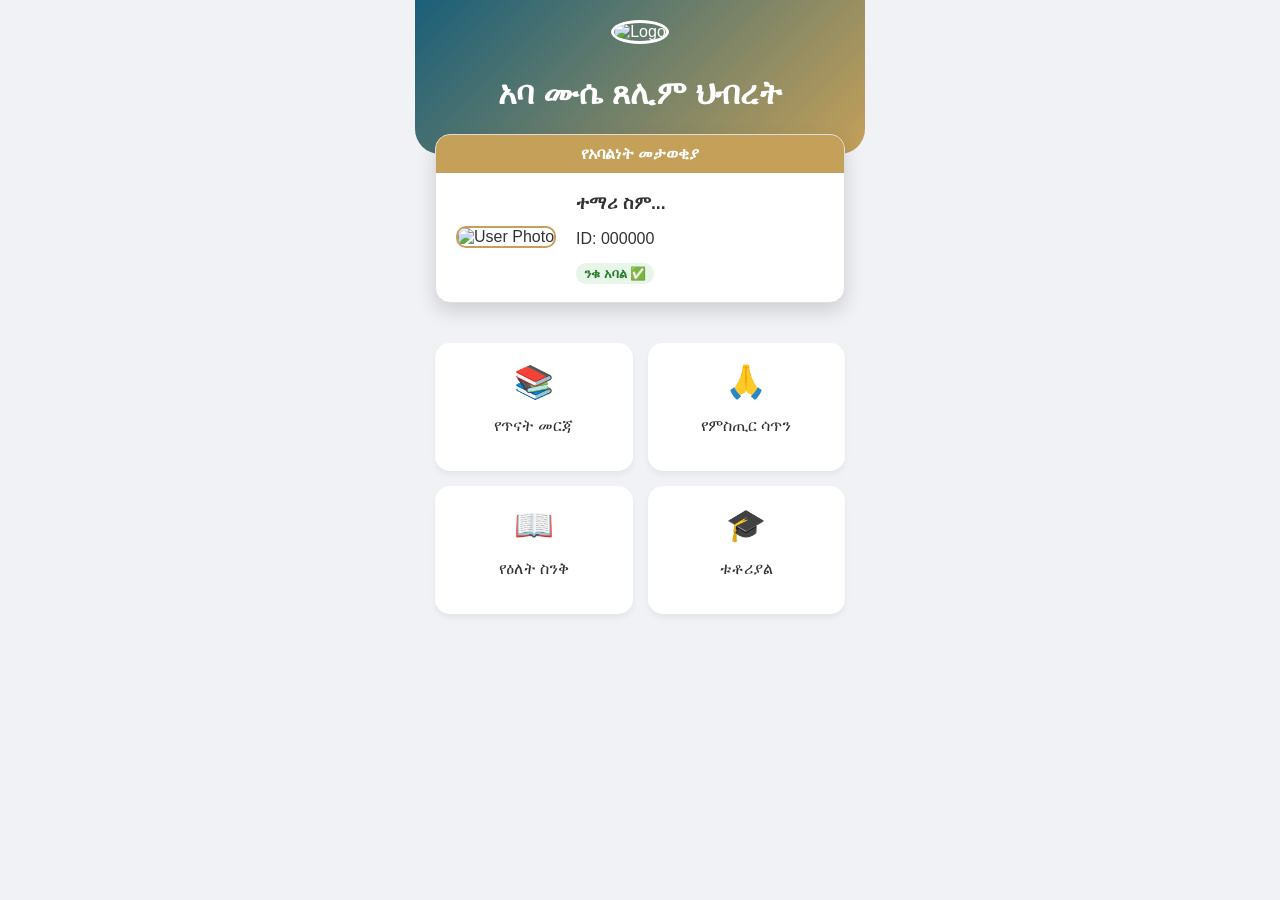
==== index.html @ eb82e04f "Add files via upload" ====
<!DOCTYPE html>
<html lang="am">
<head>
    <meta charset="UTF-8">
    <meta name="viewport" content="width=device-width, initial-scale=1.0">
    <title>አባ ሙሴ ጸሊም Mini App</title>
    <link rel="stylesheet" href="style.css">
    <script src="https://telegram.org/js/telegram-web-app.js"></script>
</head>
<body>
    <div id="app">
        <header>
            <img src="https://via.placeholder.com/60" alt="Logo" id="app-logo">
            <h1>አባ ሙሴ ጸሊም ህብረት</h1>
        </header>
        <div class="id-card">
            <div class="id-header">የአባልነት መታወቂያ</div>
            <div class="id-body">
                <img src="https://via.placeholder.com/80" alt="User Photo" class="user-photo">
                <div class="user-info">
                    <h2 id="user-name">ተማሪ ስም...</h2>
                    <p id="user-id">ID: 000000</p>
                    <span class="status-badge">ንቁ አባል ✅</span>
                </div>
            </div>
        </div>
        <div class="menu-grid">
            <div class="menu-item" onclick="showPage('library')"><span class="icon">📚</span><p>የጥናት መርጃ</p></div>
            <div class="menu-item" onclick="showPage('prayer')"><span class="icon">🙏</span><p>የምስጢር ሳጥን</p></div>
            <div class="menu-item" onclick="showPage('daily')"><span class="icon">📖</span><p>የዕለት ስንቅ</p></div>
            <div class="menu-item" onclick="showPage('tutor')"><span class="icon">🎓</span><p>ቱቶሪያል</p></div>
        </div>
        <div id="page-container" class="hidden">
            <button class="back-btn" onclick="hidePage()">⬅ ተመለስ</button>
            <div id="page-content"></div>
        </div>
    </div>
    <script src="script.js"></script>
</body>
</html>
---- style.css ----
body { font-family: sans-serif; background-color: #f0f2f5; margin: 0; display: flex; justify-content: center; color: #333; }
#app { width: 100%; max-width: 450px; background-color: #f0f2f5; min-height: 100vh; }
header { background: linear-gradient(135deg, #1a5f7a, #c5a059); color: white; text-align: center; padding: 20px; border-bottom-left-radius: 25px; border-bottom-right-radius: 25px; }
header img { border-radius: 50%; border: 3px solid white; margin-bottom: 10px; }
.id-card { background: white; margin: -20px 20px 20px 20px; border-radius: 15px; box-shadow: 0 8px 20px rgba(0,0,0,0.15); overflow: hidden; border: 1px solid #ddd; }
.id-header { background-color: #c5a059; color: white; text-align: center; padding: 10px; font-weight: bold; }
.id-body { display: flex; align-items: center; padding: 20px; }
.user-photo { border-radius: 10px; margin-right: 20px; border: 2px solid #c5a059; }
.user-info h2 { margin: 0; font-size: 1.1em; }
.status-badge { background: #e8f5e9; color: #2e7d32; font-size: 0.8em; padding: 3px 8px; border-radius: 10px; font-weight: bold; }
.menu-grid { display: grid; grid-template-columns: repeat(2, 1fr); gap: 15px; padding: 20px; }
.menu-item { background: white; padding: 20px; border-radius: 15px; text-align: center; box-shadow: 0 4px 6px rgba(0,0,0,0.05); cursor: pointer; }
.menu-item .icon { font-size: 2em; display: block; margin-bottom: 10px; }
.hidden { display: none; }
#page-container { position: fixed; top: 0; left: 0; width: 100%; height: 100%; background: white; z-index: 100; padding: 20px; box-sizing: border-box; }
.back-btn { background: #1a5f7a; color: white; border: none; padding: 10px 20px; border-radius: 10px; margin-bottom: 20px; }
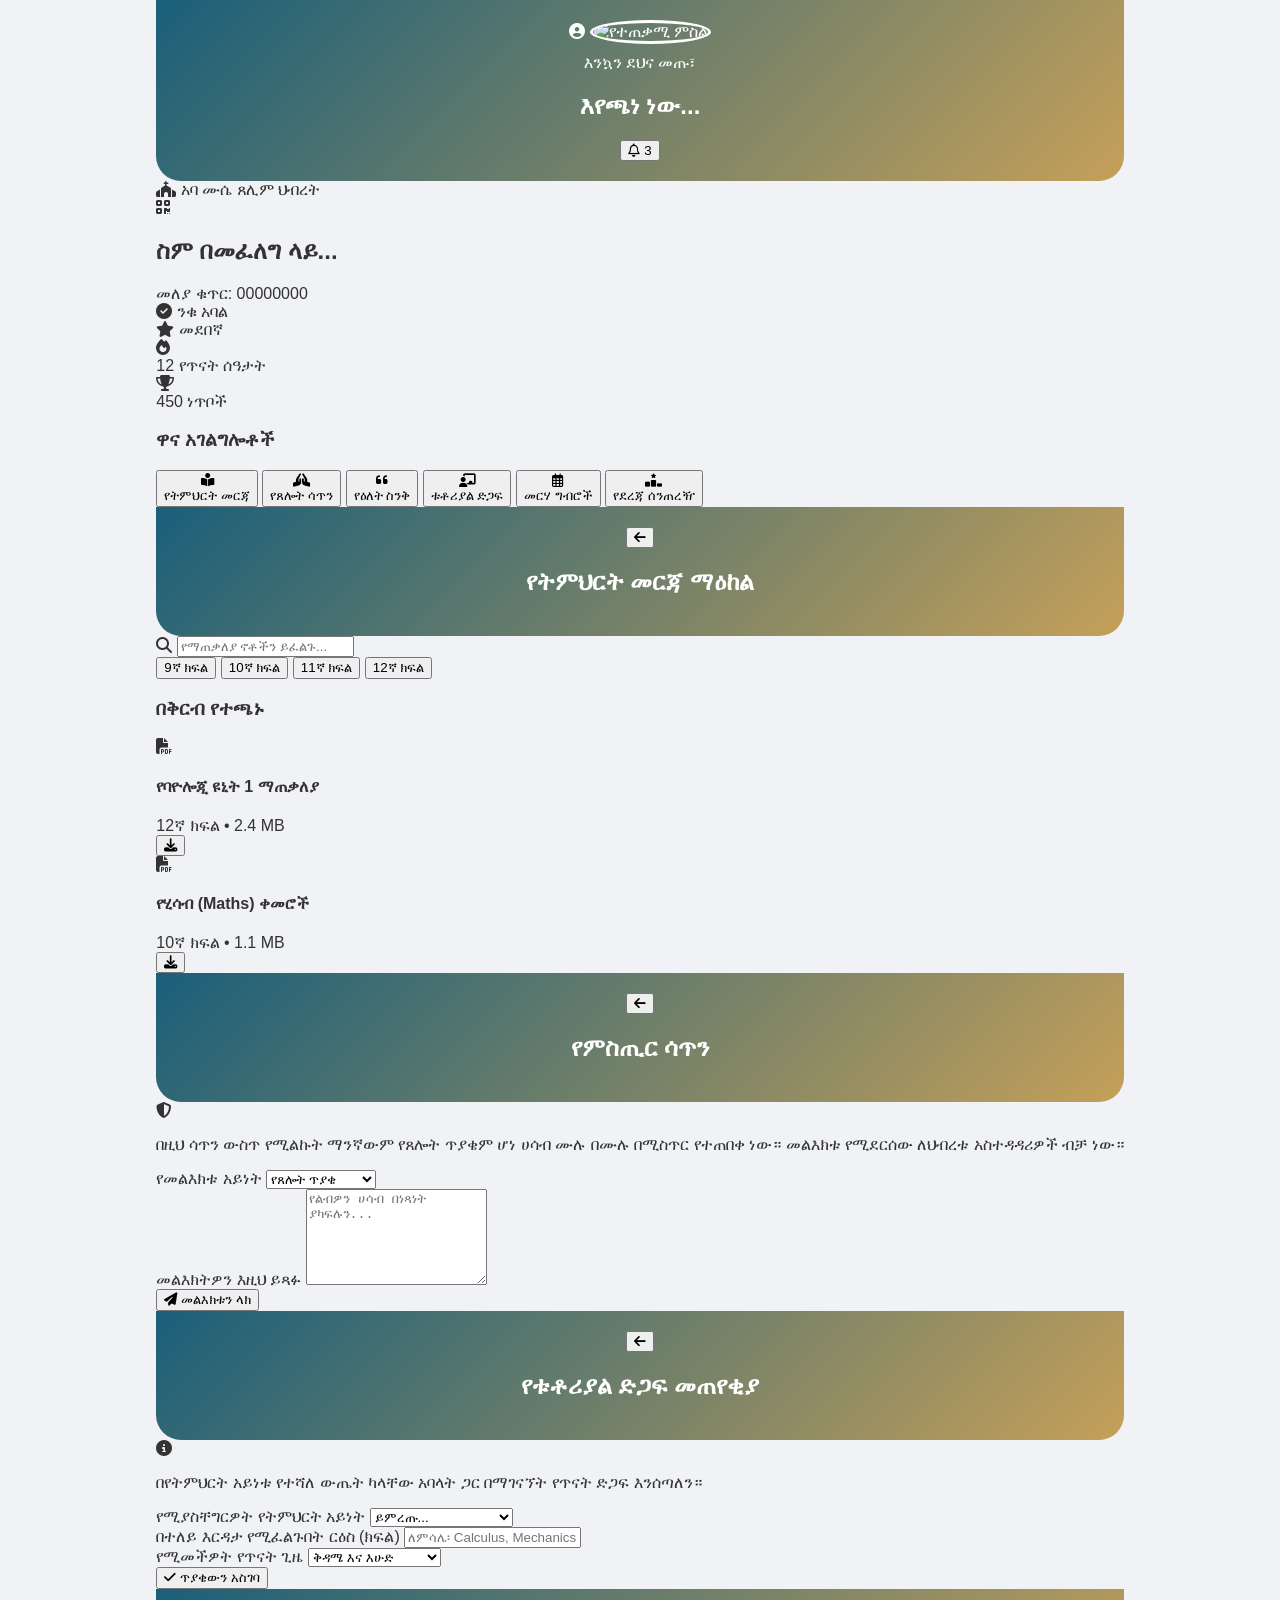
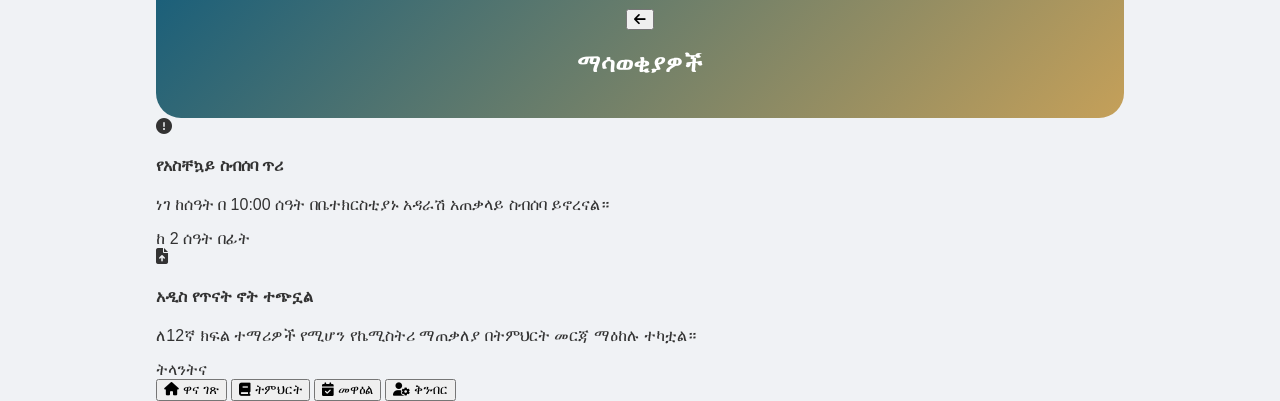
==== commit c2ef2d7a: "Update index.html" ====
--- a/index.html
+++ b/index.html
@@ -2,39 +2,376 @@
 <html lang="am">
 <head>
     <meta charset="UTF-8">
-    <meta name="viewport" content="width=device-width, initial-scale=1.0">
-    <title>አባ ሙሴ ጸሊም Mini App</title>
+    <meta name="viewport" content="width=device-width, initial-scale=1.0, maximum-scale=1.0, user-scalable=no, viewport-fit=cover">
+    <meta name="theme-color" content="#1a5f7a">
+    <meta name="description" content="የአባ ሙሴ ጸሊም የተማሪዎች ህብረት ይፋዊ የዲጂታል መተግበሪያ። ለትምህርት፣ ለመንፈሳዊነት እና ለህብረት የተዘጋጀ።">
+    <meta name="author" content="Abba Muse Tselim Union">
+    
+    <title>አባ ሙሴ ጸሊም የተማሪዎች ህብረት - ዲጂታል መተግበሪያ</title>
+    
+    <!-- የጉግል ፎንት (Google Fonts) አጠቃቀም ለጥራት እና ለውበት -->
+    <link rel="preconnect" href="https://fonts.googleapis.com">
+    <link rel="preconnect" href="https://fonts.gstatic.com" crossorigin>
+    <link href="https://fonts.googleapis.com/css2?family=Noto+Sans+Ethiopic:wght@300;400;500;600;700;800&display=swap" rel="stylesheet">
+    
+    <!-- የፎንት አውሰም (FontAwesome) አይኮኖች (ምልክቶች) - ፕሮፌሽናል እይታ ለመፍጠር -->
+    <link rel="stylesheet" href="https://cdnjs.cloudflare.com/ajax/libs/font-awesome/6.4.0/css/all.min.css">
+    
+    <!-- የቴሌግራም ዌብ አፕሊኬሽን (Telegram Web App) ይፋዊ ስክሪፕት -->
+    <script src="https://telegram.org/js/telegram-web-app.js"></script>
+    
+    <!-- የራሳችን የቅንብር ፋይል ማገናኛ -->
     <link rel="stylesheet" href="style.css">
-    <script src="https://telegram.org/js/telegram-web-app.js"></script>
 </head>
 <body>
-    <div id="app">
-        <header>
-            <img src="https://via.placeholder.com/60" alt="Logo" id="app-logo">
-            <h1>አባ ሙሴ ጸሊም ህብረት</h1>
-        </header>
-        <div class="id-card">
-            <div class="id-header">የአባልነት መታወቂያ</div>
-            <div class="id-body">
-                <img src="https://via.placeholder.com/80" alt="User Photo" class="user-photo">
-                <div class="user-info">
-                    <h2 id="user-name">ተማሪ ስም...</h2>
-                    <p id="user-id">ID: 000000</p>
-                    <span class="status-badge">ንቁ አባል ✅</span>
+    <!-- አጠቃላይ የመተግበሪያው መጠቅለያ (Main Application Wrapper) -->
+    <main id="application-wrapper" class="app-container">
+
+        <!-- =========================================================
+             ክፍል አንድ፡ ዋናው ማሳያ ገጽ (Dashboard / Home Screen)
+             ይህ ተጠቃሚው መተግበሪያውን ሲከፍት በመጀመሪያ የሚያየው ገጽ ነው።
+        ========================================================== -->
+        <section id="screen-dashboard" class="app-screen active-screen" role="main" aria-label="ዋና ማሳያ">
+            
+            <!-- የላይኛው የራስጌ ክፍል (Application Header) -->
+            <header class="dashboard-header">
+                <div class="user-profile-section">
+                    <div class="profile-image-container">
+                        <i class="fa-solid fa-circle-user placeholder-avatar"></i>
+                        <img src="" id="user-profile-image" alt="የተጠቃሚ ምስል" class="hidden-element">
+                    </div>
+                    <div class="user-greeting-info">
+                        <span class="greeting-time" id="time-based-greeting">እንኳን ደህና መጡ፣</span>
+                        <h1 class="user-full-name" id="display-user-name">እየጫነ ነው...</h1>
+                    </div>
+                </div>
+                <button class="notification-trigger" aria-label="ማሳወቂያዎችን ክፈት" onclick="appNavigation.openScreen('screen-notifications')">
+                    <i class="fa-regular fa-bell"></i>
+                    <span class="notification-badge" id="unread-notifications-count">3</span>
+                </button>
+            </header>
+
+            <!-- የዲጂታል መታወቂያ ካርድ ክፍል (Digital ID Card Component) -->
+            <article class="membership-card-container">
+                <div class="glass-morphism-card">
+                    <div class="card-header-row">
+                        <div class="organization-branding">
+                            <i class="fa-solid fa-church brand-icon"></i>
+                            <span class="brand-title">አባ ሙሴ ጸሊም ህብረት</span>
+                        </div>
+                        <div class="verification-icon">
+                            <i class="fa-solid fa-qrcode" aria-hidden="true"></i>
+                        </div>
+                    </div>
+                    <div class="card-details-row">
+                        <h2 class="member-name-display" id="card-member-name">ስም በመፈለግ ላይ...</h2>
+                        <div class="member-id-display">
+                            <span class="id-label">መለያ ቁጥር:</span>
+                            <span class="id-value" id="card-member-id">00000000</span>
+                        </div>
+                    </div>
+                    <div class="card-footer-row">
+                        <div class="membership-status active-status">
+                            <i class="fa-solid fa-circle-check"></i>
+                            <span>ንቁ አባል</span>
+                        </div>
+                        <div class="membership-tier">
+                            <i class="fa-solid fa-star"></i>
+                            <span>መደበኛ</span>
+                        </div>
+                    </div>
+                </div>
+            </article>
+
+            <!-- ፈጣን መረጃዎች (Quick Statistics / Info Bar) -->
+            <aside class="quick-stats-bar">
+                <div class="stat-item">
+                    <i class="fa-solid fa-fire stat-icon"></i>
+                    <div class="stat-text">
+                        <span class="stat-value">12</span>
+                        <span class="stat-label">የጥናት ሰዓታት</span>
+                    </div>
+                </div>
+                <div class="stat-divider"></div>
+                <div class="stat-item">
+                    <i class="fa-solid fa-trophy stat-icon"></i>
+                    <div class="stat-text">
+                        <span class="stat-value">450</span>
+                        <span class="stat-label">ነጥቦች</span>
+                    </div>
+                </div>
+            </aside>
+
+            <!-- ዋና የአገልግሎት ማውጫ (Main Services Grid Navigation) -->
+            <nav class="services-grid-navigation" aria-label="ዋና አገልግሎቶች">
+                <h3 class="section-heading">ዋና አገልግሎቶች</h3>
+                <div class="grid-layout">
+                    
+                    <!-- የትምህርት መርጃ ማዕከል -->
+                    <button class="grid-card-item" onclick="appNavigation.openScreen('screen-library')">
+                        <div class="card-icon-wrapper theme-blue">
+                            <i class="fa-solid fa-book-open-reader"></i>
+                        </div>
+                        <span class="card-title">የትምህርት መርጃ</span>
+                    </button>
+
+                    <!-- የምስጢር እና የጸሎት ሳጥን -->
+                    <button class="grid-card-item" onclick="appNavigation.openScreen('screen-prayer')">
+                        <div class="card-icon-wrapper theme-gold">
+                            <i class="fa-solid fa-hands-praying"></i>
+                        </div>
+                        <span class="card-title">የጸሎት ሳጥን</span>
+                    </button>
+
+                    <!-- የዕለት መንፈሳዊ ስንቅ -->
+                    <button class="grid-card-item" onclick="appNavigation.openScreen('screen-daily-word')">
+                        <div class="card-icon-wrapper theme-purple">
+                            <i class="fa-solid fa-quote-left"></i>
+                        </div>
+                        <span class="card-title">የዕለት ስንቅ</span>
+                    </button>
+
+                    <!-- የቱቶሪያል ጥያቄ -->
+                    <button class="grid-card-item" onclick="appNavigation.openScreen('screen-tutoring')">
+                        <div class="card-icon-wrapper theme-green">
+                            <i class="fa-solid fa-chalkboard-user"></i>
+                        </div>
+                        <span class="card-title">ቱቶሪያል ድጋፍ</span>
+                    </button>
+
+                    <!-- የመርሃ ግብር ዝርዝር -->
+                    <button class="grid-card-item" onclick="appNavigation.openScreen('screen-events')">
+                        <div class="card-icon-wrapper theme-orange">
+                            <i class="fa-regular fa-calendar-days"></i>
+                        </div>
+                        <span class="card-title">መርሃ ግብሮች</span>
+                    </button>
+
+                    <!-- የተማሪዎች ውድድር እና ውጤት -->
+                    <button class="grid-card-item" onclick="appNavigation.openScreen('screen-leaderboard')">
+                        <div class="card-icon-wrapper theme-teal">
+                            <i class="fa-solid fa-ranking-star"></i>
+                        </div>
+                        <span class="card-title">የደረጃ ሰንጠረዥ</span>
+                    </button>
+
+                </div>
+            </nav>
+            
+            <!-- ከታች ክፍተት ለመፍጠር (For spacing above bottom nav) -->
+            <div class="bottom-spacing"></div>
+        </section>
+
+
+        <!-- =========================================================
+             ክፍል ሁለት፡ የትምህርት መርጃ ማዕከል (Academic Library Screen)
+        ========================================================== -->
+        <section id="screen-library" class="app-screen hidden-screen" aria-label="የትምህርት መርጃ">
+            <header class="sub-screen-header">
+                <button class="back-navigation" aria-label="ወደ ኋላ ተመለስ" onclick="appNavigation.goBack()">
+                    <i class="fa-solid fa-arrow-left"></i>
+                </button>
+                <h2 class="sub-screen-title">የትምህርት መርጃ ማዕከል</h2>
+                <div class="header-action-placeholder"></div>
+            </header>
+
+            <div class="screen-content-scrollable">
+                <div class="search-bar-container">
+                    <i class="fa-solid fa-magnifying-glass search-icon"></i>
+                    <input type="text" class="search-input" placeholder="የማጠቃለያ ኖቶችን ይፈልጉ..." aria-label="መፈለጊያ">
+                </div>
+
+                <div class="filter-tabs-container">
+                    <button class="filter-tab active-tab">9ኛ ክፍል</button>
+                    <button class="filter-tab">10ኛ ክፍል</button>
+                    <button class="filter-tab">11ኛ ክፍል</button>
+                    <button class="filter-tab">12ኛ ክፍል</button>
+                </div>
+
+                <div class="document-list-container">
+                    <h3 class="list-heading">በቅርብ የተጫኑ</h3>
+                    
+                    <article class="document-item">
+                        <div class="document-icon"><i class="fa-solid fa-file-pdf"></i></div>
+                        <div class="document-details">
+                            <h4 class="document-title">የባዮሎጂ ዩኒት 1 ማጠቃለያ</h4>
+                            <span class="document-meta">12ኛ ክፍል • 2.4 MB</span>
+                        </div>
+                        <button class="download-button" aria-label="አውርድ"><i class="fa-solid fa-download"></i></button>
+                    </article>
+
+                    <article class="document-item">
+                        <div class="document-icon"><i class="fa-solid fa-file-pdf"></i></div>
+                        <div class="document-details">
+                            <h4 class="document-title">የሂሳብ (Maths) ቀመሮች</h4>
+                            <span class="document-meta">10ኛ ክፍል • 1.1 MB</span>
+                        </div>
+                        <button class="download-button" aria-label="አውርድ"><i class="fa-solid fa-download"></i></button>
+                    </article>
                 </div>
             </div>
-        </div>
-        <div class="menu-grid">
-            <div class="menu-item" onclick="showPage('library')"><span class="icon">📚</span><p>የጥናት መርጃ</p></div>
-            <div class="menu-item" onclick="showPage('prayer')"><span class="icon">🙏</span><p>የምስጢር ሳጥን</p></div>
-            <div class="menu-item" onclick="showPage('daily')"><span class="icon">📖</span><p>የዕለት ስንቅ</p></div>
-            <div class="menu-item" onclick="showPage('tutor')"><span class="icon">🎓</span><p>ቱቶሪያል</p></div>
-        </div>
-        <div id="page-container" class="hidden">
-            <button class="back-btn" onclick="hidePage()">⬅ ተመለስ</button>
-            <div id="page-content"></div>
-        </div>
-    </div>
+        </section>
+
+
+        <!-- =========================================================
+             ክፍል ሦስት፡ የምስጢር እና የጸሎት ሳጥን (Prayer & Secret Box)
+        ========================================================== -->
+        <section id="screen-prayer" class="app-screen hidden-screen" aria-label="የምስጢር ሳጥን">
+            <header class="sub-screen-header">
+                <button class="back-navigation" onclick="appNavigation.goBack()">
+                    <i class="fa-solid fa-arrow-left"></i>
+                </button>
+                <h2 class="sub-screen-title">የምስጢር ሳጥን</h2>
+            </header>
+
+            <div class="screen-content-scrollable centered-content">
+                <div class="confidentiality-notice">
+                    <i class="fa-solid fa-shield-halved notice-icon"></i>
+                    <p class="notice-text">በዚህ ሳጥን ውስጥ የሚልኩት ማንኛውም የጸሎት ጥያቄም ሆነ ሀሳብ ሙሉ በሙሉ በሚስጥር የተጠበቀ ነው። መልእክቱ የሚደርሰው ለህብረቱ አስተዳዳሪዎች ብቻ ነው።</p>
+                </div>
+
+                <form id="prayer-request-form" class="standard-form">
+                    <div class="form-group">
+                        <label for="message-type" class="form-label">የመልእክቱ አይነት</label>
+                        <select id="message-type" class="form-select">
+                            <option value="prayer">የጸሎት ጥያቄ</option>
+                            <option value="counseling">የምክር አገልግሎት</option>
+                            <option value="question">መንፈሳዊ ጥያቄ</option>
+                        </select>
+                    </div>
+
+                    <div class="form-group">
+                        <label for="secret-message" class="form-label">መልእክትዎን እዚህ ይጻፉ</label>
+                        <textarea id="secret-message" class="form-textarea" rows="6" placeholder="የልብዎን ሀሳብ በነጻነት ያካፍሉን..." required></textarea>
+                    </div>
+
+                    <button type="submit" class="primary-action-button">
+                        <i class="fa-solid fa-paper-plane"></i>
+                        <span>መልእክቱን ላክ</span>
+                    </button>
+                </form>
+            </div>
+        </section>
+
+
+        <!-- =========================================================
+             ክፍል አራት፡ የቱቶሪያል ጥያቄ (Tutoring Request)
+        ========================================================== -->
+        <section id="screen-tutoring" class="app-screen hidden-screen" aria-label="የቱቶሪያል ጥያቄ">
+            <header class="sub-screen-header">
+                <button class="back-navigation" onclick="appNavigation.goBack()">
+                    <i class="fa-solid fa-arrow-left"></i>
+                </button>
+                <h2 class="sub-screen-title">የቱቶሪያል ድጋፍ መጠየቂያ</h2>
+            </header>
+
+            <div class="screen-content-scrollable">
+                <div class="instruction-banner">
+                    <i class="fa-solid fa-circle-info"></i>
+                    <p>በየትምህርት አይነቱ የተሻለ ውጤት ካላቸው አባላት ጋር በማገናኘት የጥናት ድጋፍ እንሰጣለን።</p>
+                </div>
+
+                <form id="tutoring-request-form" class="standard-form">
+                    <div class="form-group">
+                        <label for="subject-select" class="form-label">የሚያስቸግርዎት የትምህርት አይነት</label>
+                        <select id="subject-select" class="form-select" required>
+                            <option value="" disabled selected>ይምረጡ...</option>
+                            <option value="math">ሂሳብ (Mathematics)</option>
+                            <option value="physics">ፊዚክስ (Physics)</option>
+                            <option value="chemistry">ኬሚስትሪ (Chemistry)</option>
+                            <option value="biology">ባዮሎጂ (Biology)</option>
+                            <option value="english">እንግሊዘኛ (English)</option>
+                        </select>
+                    </div>
+
+                    <div class="form-group">
+                        <label for="specific-topic" class="form-label">በተለይ እርዳታ የሚፈልጉበት ርዕስ (ክፍል)</label>
+                        <input type="text" id="specific-topic" class="form-input" placeholder="ለምሳሌ፡ Calculus, Mechanics..." required>
+                    </div>
+
+                    <div class="form-group">
+                        <label for="preferred-time" class="form-label">የሚመችዎት የጥናት ጊዜ</label>
+                        <select id="preferred-time" class="form-select">
+                            <option value="weekend">ቅዳሜ እና እሁድ</option>
+                            <option value="after-school">ከትምህርት ሰዓት በኋላ</option>
+                        </select>
+                    </div>
+
+                    <button type="submit" class="primary-action-button">
+                        <i class="fa-solid fa-check"></i>
+                        <span>ጥያቄውን አስገባ</span>
+                    </button>
+                </form>
+            </div>
+        </section>
+
+
+        <!-- =========================================================
+             ክፍል አምስት፡ ማሳወቂያዎች (Notifications)
+        ========================================================== -->
+        <section id="screen-notifications" class="app-screen hidden-screen" aria-label="ማሳወቂያዎች">
+            <header class="sub-screen-header">
+                <button class="back-navigation" onclick="appNavigation.goBack()">
+                    <i class="fa-solid fa-arrow-left"></i>
+                </button>
+                <h2 class="sub-screen-title">ማሳወቂያዎች</h2>
+            </header>
+
+            <div class="screen-content-scrollable">
+                <div class="notification-list">
+                    
+                    <div class="notification-item unread-notification">
+                        <div class="notification-icon-wrapper info-type">
+                            <i class="fa-solid fa-circle-exclamation"></i>
+                        </div>
+                        <div class="notification-content">
+                            <h4 class="notification-heading">የአስቸኳይ ስብሰባ ጥሪ</h4>
+                            <p class="notification-detail">ነገ ከሰዓት በ 10:00 ሰዓት በቤተክርስቲያኑ አዳራሽ አጠቃላይ ስብሰባ ይኖረናል።</p>
+                            <span class="notification-time">ከ 2 ሰዓት በፊት</span>
+                        </div>
+                    </div>
+
+                    <div class="notification-item">
+                        <div class="notification-icon-wrapper success-type">
+                            <i class="fa-solid fa-file-arrow-up"></i>
+                        </div>
+                        <div class="notification-content">
+                            <h4 class="notification-heading">አዲስ የጥናት ኖት ተጭኗል</h4>
+                            <p class="notification-detail">ለ12ኛ ክፍል ተማሪዎች የሚሆን የኬሚስትሪ ማጠቃለያ በትምህርት መርጃ ማዕከሉ ተካቷል።</p>
+                            <span class="notification-time">ትላንትና</span>
+                        </div>
+                    </div>
+
+                </div>
+            </div>
+        </section>
+
+        <!-- =========================================================
+             የታችኛው ቋሚ ማውጫ (Bottom Navigation Bar)
+             በማንኛውም ገጽ ላይ ሆኖ ወደ ዋና ዋና ክፍሎች ለመሄድ ያገለግላል።
+        ========================================================== -->
+        <nav class="bottom-navigation-bar" aria-label="የግርጌ ማውጫ">
+            <button class="nav-button active-nav-item" onclick="appNavigation.switchTab('screen-dashboard')">
+                <i class="fa-solid fa-house"></i>
+                <span>ዋና ገጽ</span>
+            </button>
+            <button class="nav-button" onclick="appNavigation.switchTab('screen-library')">
+                <i class="fa-solid fa-book"></i>
+                <span>ትምህርት</span>
+            </button>
+            <button class="nav-button" onclick="appNavigation.switchTab('screen-events')">
+                <i class="fa-solid fa-calendar-check"></i>
+                <span>መዋዕል</span>
+            </button>
+            <button class="nav-button" onclick="appNavigation.switchTab('screen-profile')">
+                <i class="fa-solid fa-user-gear"></i>
+                <span>ቅንብር</span>
+            </button>
+        </nav>
+
+    </main>
+
+    <!-- የስክሪፕት ፋይል ማገናኛ (ይህ አፕሊኬሽኑን ህያው ያደርገዋል) -->
     <script src="script.js"></script>
 </body>
-</html>+    </html>
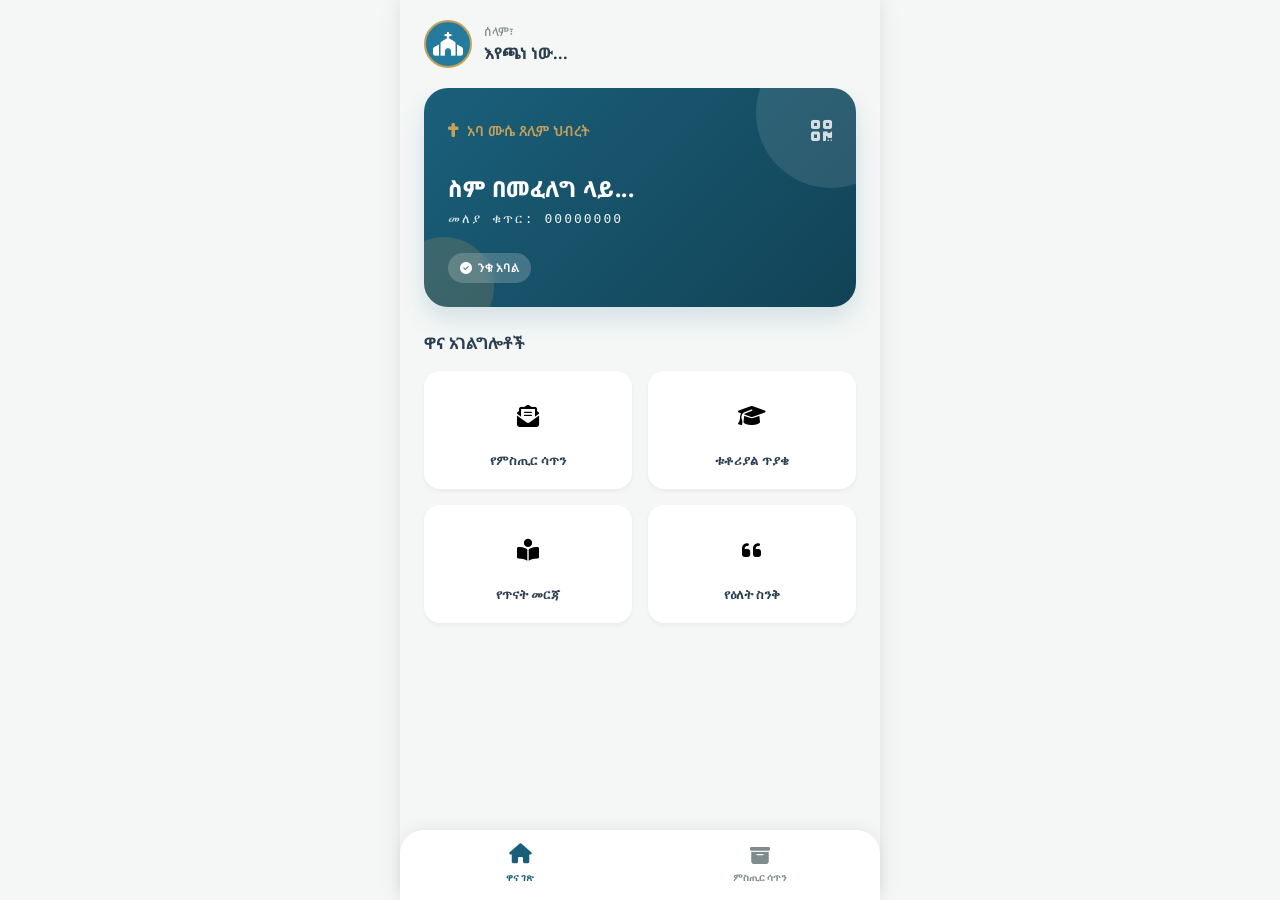
==== commit 4da809f8: "Update index.html" ====
--- a/index.html
+++ b/index.html
@@ -3,71 +3,60 @@
 <head>
     <meta charset="UTF-8">
     <meta name="viewport" content="width=device-width, initial-scale=1.0, maximum-scale=1.0, user-scalable=no, viewport-fit=cover">
-    <meta name="theme-color" content="#1a5f7a">
-    <meta name="description" content="የአባ ሙሴ ጸሊም የተማሪዎች ህብረት ይፋዊ የዲጂታል መተግበሪያ። ለትምህርት፣ ለመንፈሳዊነት እና ለህብረት የተዘጋጀ።">
-    <meta name="author" content="Abba Muse Tselim Union">
-    
-    <title>አባ ሙሴ ጸሊም የተማሪዎች ህብረት - ዲጂታል መተግበሪያ</title>
-    
-    <!-- የጉግል ፎንት (Google Fonts) አጠቃቀም ለጥራት እና ለውበት -->
-    <link rel="preconnect" href="https://fonts.googleapis.com">
-    <link rel="preconnect" href="https://fonts.gstatic.com" crossorigin>
-    <link href="https://fonts.googleapis.com/css2?family=Noto+Sans+Ethiopic:wght@300;400;500;600;700;800&display=swap" rel="stylesheet">
-    
-    <!-- የፎንት አውሰም (FontAwesome) አይኮኖች (ምልክቶች) - ፕሮፌሽናል እይታ ለመፍጠር -->
+    <meta name="theme-color" content="#1a1a1a">
+    <meta name="description" content="የአባ ሙሴ ጸሊም የተማሪዎች ህብረት ይፋዊ መተግበሪያ።">
+    <title>አባ ሙሴ ጸሊም ህብረት</title>
+    
+    <!-- የአማርኛ ፎንት ከ Google (Noto Sans Ethiopic) -->
+    <link href="https://fonts.googleapis.com/css2?family=Noto+Sans+Ethiopic:wght@400;600;800&display=swap" rel="stylesheet">
+    
+    <!-- ፕሮፌሽናል አይኮኖች ከ FontAwesome (ምንም አይነት Emoji አልተጠቀምንም) -->
     <link rel="stylesheet" href="https://cdnjs.cloudflare.com/ajax/libs/font-awesome/6.4.0/css/all.min.css">
     
-    <!-- የቴሌግራም ዌብ አፕሊኬሽን (Telegram Web App) ይፋዊ ስክሪፕት -->
+    <!-- የቴሌግራም ሚኒ አፕሊኬሽን ማገናኛ -->
     <script src="https://telegram.org/js/telegram-web-app.js"></script>
     
-    <!-- የራሳችን የቅንብር ፋይል ማገናኛ -->
+    <!-- የዲዛይን ፋይል ማገናኛ -->
     <link rel="stylesheet" href="style.css">
 </head>
 <body>
-    <!-- አጠቃላይ የመተግበሪያው መጠቅለያ (Main Application Wrapper) -->
     <main id="application-wrapper" class="app-container">
 
-        <!-- =========================================================
-             ክፍል አንድ፡ ዋናው ማሳያ ገጽ (Dashboard / Home Screen)
-             ይህ ተጠቃሚው መተግበሪያውን ሲከፍት በመጀመሪያ የሚያየው ገጽ ነው።
-        ========================================================== -->
-        <section id="screen-dashboard" class="app-screen active-screen" role="main" aria-label="ዋና ማሳያ">
-            
-            <!-- የላይኛው የራስጌ ክፍል (Application Header) -->
+        <!-- ==========================================
+             1. ዋና ማሳያ ገጽ (Dashboard Screen)
+        =========================================== -->
+        <section id="screen-dashboard" class="app-screen active-screen">
+            
+            <!-- የላይኛው ራስጌ -->
             <header class="dashboard-header">
                 <div class="user-profile-section">
                     <div class="profile-image-container">
-                        <i class="fa-solid fa-circle-user placeholder-avatar"></i>
-                        <img src="" id="user-profile-image" alt="የተጠቃሚ ምስል" class="hidden-element">
+                        <i class="fa-solid fa-church"></i>
                     </div>
                     <div class="user-greeting-info">
-                        <span class="greeting-time" id="time-based-greeting">እንኳን ደህና መጡ፣</span>
+                        <span class="greeting-time" id="time-based-greeting">ሰላም፣</span>
                         <h1 class="user-full-name" id="display-user-name">እየጫነ ነው...</h1>
                     </div>
                 </div>
-                <button class="notification-trigger" aria-label="ማሳወቂያዎችን ክፈት" onclick="appNavigation.openScreen('screen-notifications')">
-                    <i class="fa-regular fa-bell"></i>
-                    <span class="notification-badge" id="unread-notifications-count">3</span>
-                </button>
-            </header>
-
-            <!-- የዲጂታል መታወቂያ ካርድ ክፍል (Digital ID Card Component) -->
+            </header>
+
+            <!-- ፕሮፌሽናል የዲጂታል መታወቂያ ካርድ (Glassmorphism) -->
             <article class="membership-card-container">
                 <div class="glass-morphism-card">
                     <div class="card-header-row">
                         <div class="organization-branding">
-                            <i class="fa-solid fa-church brand-icon"></i>
+                            <i class="fa-solid fa-cross"></i>
                             <span class="brand-title">አባ ሙሴ ጸሊም ህብረት</span>
                         </div>
                         <div class="verification-icon">
-                            <i class="fa-solid fa-qrcode" aria-hidden="true"></i>
+                            <i class="fa-solid fa-qrcode"></i>
                         </div>
                     </div>
                     <div class="card-details-row">
                         <h2 class="member-name-display" id="card-member-name">ስም በመፈለግ ላይ...</h2>
                         <div class="member-id-display">
-                            <span class="id-label">መለያ ቁጥር:</span>
-                            <span class="id-value" id="card-member-id">00000000</span>
+                            <span>መለያ ቁጥር: </span>
+                            <span id="card-member-id">00000000</span>
                         </div>
                     </div>
                     <div class="card-footer-row">
@@ -75,176 +64,64 @@
                             <i class="fa-solid fa-circle-check"></i>
                             <span>ንቁ አባል</span>
                         </div>
-                        <div class="membership-tier">
-                            <i class="fa-solid fa-star"></i>
-                            <span>መደበኛ</span>
-                        </div>
                     </div>
                 </div>
             </article>
 
-            <!-- ፈጣን መረጃዎች (Quick Statistics / Info Bar) -->
-            <aside class="quick-stats-bar">
-                <div class="stat-item">
-                    <i class="fa-solid fa-fire stat-icon"></i>
-                    <div class="stat-text">
-                        <span class="stat-value">12</span>
-                        <span class="stat-label">የጥናት ሰዓታት</span>
-                    </div>
-                </div>
-                <div class="stat-divider"></div>
-                <div class="stat-item">
-                    <i class="fa-solid fa-trophy stat-icon"></i>
-                    <div class="stat-text">
-                        <span class="stat-value">450</span>
-                        <span class="stat-label">ነጥቦች</span>
-                    </div>
-                </div>
-            </aside>
-
-            <!-- ዋና የአገልግሎት ማውጫ (Main Services Grid Navigation) -->
-            <nav class="services-grid-navigation" aria-label="ዋና አገልግሎቶች">
+            <!-- ዋና የአገልግሎት ማውጫ (Services Grid) -->
+            <nav class="services-grid-navigation">
                 <h3 class="section-heading">ዋና አገልግሎቶች</h3>
                 <div class="grid-layout">
                     
-                    <!-- የትምህርት መርጃ ማዕከል -->
-                    <button class="grid-card-item" onclick="appNavigation.openScreen('screen-library')">
-                        <div class="card-icon-wrapper theme-blue">
+                    <button class="grid-card-item" onclick="appNavigation.openScreen('screen-prayer')">
+                        <div class="card-icon-wrapper">
+                            <i class="fa-solid fa-envelope-open-text"></i>
+                        </div>
+                        <span class="card-title">የምስጢር ሳጥን</span>
+                    </button>
+                    
+                    <button class="grid-card-item" onclick="appNavigation.openScreen('screen-tutoring')">
+                        <div class="card-icon-wrapper">
+                            <i class="fa-solid fa-graduation-cap"></i>
+                        </div>
+                        <span class="card-title">ቱቶሪያል ጥያቄ</span>
+                    </button>
+
+                    <button class="grid-card-item" onclick="window.Telegram.WebApp.showAlert('የጥናት መርጃዎች በቅርቡ ይጫናሉ።')">
+                        <div class="card-icon-wrapper">
                             <i class="fa-solid fa-book-open-reader"></i>
                         </div>
-                        <span class="card-title">የትምህርት መርጃ</span>
-                    </button>
-
-                    <!-- የምስጢር እና የጸሎት ሳጥን -->
-                    <button class="grid-card-item" onclick="appNavigation.openScreen('screen-prayer')">
-                        <div class="card-icon-wrapper theme-gold">
-                            <i class="fa-solid fa-hands-praying"></i>
-                        </div>
-                        <span class="card-title">የጸሎት ሳጥን</span>
-                    </button>
-
-                    <!-- የዕለት መንፈሳዊ ስንቅ -->
-                    <button class="grid-card-item" onclick="appNavigation.openScreen('screen-daily-word')">
-                        <div class="card-icon-wrapper theme-purple">
+                        <span class="card-title">የጥናት መርጃ</span>
+                    </button>
+
+                    <button class="grid-card-item" onclick="window.Telegram.WebApp.showAlert('የዕለት መንፈሳዊ ስንቅ በቅርቡ ይጀምራል።')">
+                        <div class="card-icon-wrapper">
                             <i class="fa-solid fa-quote-left"></i>
                         </div>
                         <span class="card-title">የዕለት ስንቅ</span>
                     </button>
 
-                    <!-- የቱቶሪያል ጥያቄ -->
-                    <button class="grid-card-item" onclick="appNavigation.openScreen('screen-tutoring')">
-                        <div class="card-icon-wrapper theme-green">
-                            <i class="fa-solid fa-chalkboard-user"></i>
-                        </div>
-                        <span class="card-title">ቱቶሪያል ድጋፍ</span>
-                    </button>
-
-                    <!-- የመርሃ ግብር ዝርዝር -->
-                    <button class="grid-card-item" onclick="appNavigation.openScreen('screen-events')">
-                        <div class="card-icon-wrapper theme-orange">
-                            <i class="fa-regular fa-calendar-days"></i>
-                        </div>
-                        <span class="card-title">መርሃ ግብሮች</span>
-                    </button>
-
-                    <!-- የተማሪዎች ውድድር እና ውጤት -->
-                    <button class="grid-card-item" onclick="appNavigation.openScreen('screen-leaderboard')">
-                        <div class="card-icon-wrapper theme-teal">
-                            <i class="fa-solid fa-ranking-star"></i>
-                        </div>
-                        <span class="card-title">የደረጃ ሰንጠረዥ</span>
-                    </button>
-
                 </div>
             </nav>
-            
-            <!-- ከታች ክፍተት ለመፍጠር (For spacing above bottom nav) -->
-            <div class="bottom-spacing"></div>
-        </section>
-
-
-        <!-- =========================================================
-             ክፍል ሁለት፡ የትምህርት መርጃ ማዕከል (Academic Library Screen)
-        ========================================================== -->
-        <section id="screen-library" class="app-screen hidden-screen" aria-label="የትምህርት መርጃ">
-            <header class="sub-screen-header">
-                <button class="back-navigation" aria-label="ወደ ኋላ ተመለስ" onclick="appNavigation.goBack()">
-                    <i class="fa-solid fa-arrow-left"></i>
-                </button>
-                <h2 class="sub-screen-title">የትምህርት መርጃ ማዕከል</h2>
-                <div class="header-action-placeholder"></div>
-            </header>
-
-            <div class="screen-content-scrollable">
-                <div class="search-bar-container">
-                    <i class="fa-solid fa-magnifying-glass search-icon"></i>
-                    <input type="text" class="search-input" placeholder="የማጠቃለያ ኖቶችን ይፈልጉ..." aria-label="መፈለጊያ">
-                </div>
-
-                <div class="filter-tabs-container">
-                    <button class="filter-tab active-tab">9ኛ ክፍል</button>
-                    <button class="filter-tab">10ኛ ክፍል</button>
-                    <button class="filter-tab">11ኛ ክፍል</button>
-                    <button class="filter-tab">12ኛ ክፍል</button>
-                </div>
-
-                <div class="document-list-container">
-                    <h3 class="list-heading">በቅርብ የተጫኑ</h3>
-                    
-                    <article class="document-item">
-                        <div class="document-icon"><i class="fa-solid fa-file-pdf"></i></div>
-                        <div class="document-details">
-                            <h4 class="document-title">የባዮሎጂ ዩኒት 1 ማጠቃለያ</h4>
-                            <span class="document-meta">12ኛ ክፍል • 2.4 MB</span>
-                        </div>
-                        <button class="download-button" aria-label="አውርድ"><i class="fa-solid fa-download"></i></button>
-                    </article>
-
-                    <article class="document-item">
-                        <div class="document-icon"><i class="fa-solid fa-file-pdf"></i></div>
-                        <div class="document-details">
-                            <h4 class="document-title">የሂሳብ (Maths) ቀመሮች</h4>
-                            <span class="document-meta">10ኛ ክፍል • 1.1 MB</span>
-                        </div>
-                        <button class="download-button" aria-label="አውርድ"><i class="fa-solid fa-download"></i></button>
-                    </article>
-                </div>
-            </div>
-        </section>
-
-
-        <!-- =========================================================
-             ክፍል ሦስት፡ የምስጢር እና የጸሎት ሳጥን (Prayer & Secret Box)
-        ========================================================== -->
-        <section id="screen-prayer" class="app-screen hidden-screen" aria-label="የምስጢር ሳጥን">
+        </section>
+
+        <!-- ==========================================
+             2. የምስጢር ሳጥን ቅጽ (Prayer/Secret Box Screen)
+        =========================================== -->
+        <section id="screen-prayer" class="app-screen hidden-screen">
             <header class="sub-screen-header">
                 <button class="back-navigation" onclick="appNavigation.goBack()">
                     <i class="fa-solid fa-arrow-left"></i>
                 </button>
                 <h2 class="sub-screen-title">የምስጢር ሳጥን</h2>
-            </header>
-
-            <div class="screen-content-scrollable centered-content">
-                <div class="confidentiality-notice">
-                    <i class="fa-solid fa-shield-halved notice-icon"></i>
-                    <p class="notice-text">በዚህ ሳጥን ውስጥ የሚልኩት ማንኛውም የጸሎት ጥያቄም ሆነ ሀሳብ ሙሉ በሙሉ በሚስጥር የተጠበቀ ነው። መልእክቱ የሚደርሰው ለህብረቱ አስተዳዳሪዎች ብቻ ነው።</p>
-                </div>
-
+                <div class="header-action-placeholder"></div>
+            </header>
+            <div class="screen-content-scrollable">
                 <form id="prayer-request-form" class="standard-form">
                     <div class="form-group">
-                        <label for="message-type" class="form-label">የመልእክቱ አይነት</label>
-                        <select id="message-type" class="form-select">
-                            <option value="prayer">የጸሎት ጥያቄ</option>
-                            <option value="counseling">የምክር አገልግሎት</option>
-                            <option value="question">መንፈሳዊ ጥያቄ</option>
-                        </select>
-                    </div>
-
-                    <div class="form-group">
-                        <label for="secret-message" class="form-label">መልእክትዎን እዚህ ይጻፉ</label>
-                        <textarea id="secret-message" class="form-textarea" rows="6" placeholder="የልብዎን ሀሳብ በነጻነት ያካፍሉን..." required></textarea>
-                    </div>
-
+                        <label class="form-label" for="secret-message">የልብዎን ሀሳብ በነጻነት ያካፍሉን (በምስጢር ይጠበቃል)</label>
+                        <textarea id="secret-message" class="form-textarea" placeholder="መልእክትዎን እዚህ ይጻፉ..." required></textarea>
+                    </div>
                     <button type="submit" class="primary-action-button">
                         <i class="fa-solid fa-paper-plane"></i>
                         <span>መልእክቱን ላክ</span>
@@ -253,50 +130,23 @@
             </div>
         </section>
 
-
-        <!-- =========================================================
-             ክፍል አራት፡ የቱቶሪያል ጥያቄ (Tutoring Request)
-        ========================================================== -->
-        <section id="screen-tutoring" class="app-screen hidden-screen" aria-label="የቱቶሪያል ጥያቄ">
+        <!-- ==========================================
+             3. የቱቶሪያል ጥያቄ ቅጽ (Tutoring Request Screen)
+        =========================================== -->
+        <section id="screen-tutoring" class="app-screen hidden-screen">
             <header class="sub-screen-header">
                 <button class="back-navigation" onclick="appNavigation.goBack()">
                     <i class="fa-solid fa-arrow-left"></i>
                 </button>
                 <h2 class="sub-screen-title">የቱቶሪያል ድጋፍ መጠየቂያ</h2>
-            </header>
-
+                <div class="header-action-placeholder"></div>
+            </header>
             <div class="screen-content-scrollable">
-                <div class="instruction-banner">
-                    <i class="fa-solid fa-circle-info"></i>
-                    <p>በየትምህርት አይነቱ የተሻለ ውጤት ካላቸው አባላት ጋር በማገናኘት የጥናት ድጋፍ እንሰጣለን።</p>
-                </div>
-
                 <form id="tutoring-request-form" class="standard-form">
                     <div class="form-group">
-                        <label for="subject-select" class="form-label">የሚያስቸግርዎት የትምህርት አይነት</label>
-                        <select id="subject-select" class="form-select" required>
-                            <option value="" disabled selected>ይምረጡ...</option>
-                            <option value="math">ሂሳብ (Mathematics)</option>
-                            <option value="physics">ፊዚክስ (Physics)</option>
-                            <option value="chemistry">ኬሚስትሪ (Chemistry)</option>
-                            <option value="biology">ባዮሎጂ (Biology)</option>
-                            <option value="english">እንግሊዘኛ (English)</option>
-                        </select>
-                    </div>
-
-                    <div class="form-group">
-                        <label for="specific-topic" class="form-label">በተለይ እርዳታ የሚፈልጉበት ርዕስ (ክፍል)</label>
-                        <input type="text" id="specific-topic" class="form-input" placeholder="ለምሳሌ፡ Calculus, Mechanics..." required>
-                    </div>
-
-                    <div class="form-group">
-                        <label for="preferred-time" class="form-label">የሚመችዎት የጥናት ጊዜ</label>
-                        <select id="preferred-time" class="form-select">
-                            <option value="weekend">ቅዳሜ እና እሁድ</option>
-                            <option value="after-school">ከትምህርት ሰዓት በኋላ</option>
-                        </select>
-                    </div>
-
+                        <label class="form-label" for="subject-topic">የሚያስቸግርዎ የትምህርት አይነት እና ርዕስ</label>
+                        <input type="text" id="subject-topic" class="form-input" placeholder="ለምሳሌ፡ ፊዚክስ (Mechanics)" required>
+                    </div>
                     <button type="submit" class="primary-action-button">
                         <i class="fa-solid fa-check"></i>
                         <span>ጥያቄውን አስገባ</span>
@@ -305,73 +155,58 @@
             </div>
         </section>
 
-
-        <!-- =========================================================
-             ክፍል አምስት፡ ማሳወቂያዎች (Notifications)
-        ========================================================== -->
-        <section id="screen-notifications" class="app-screen hidden-screen" aria-label="ማሳወቂያዎች">
+        <!-- ==========================================
+             4. የአስተዳዳሪ መቆጣጠሪያ (Admin Control Panel)
+        =========================================== -->
+        <section id="screen-admin" class="app-screen hidden-screen">
             <header class="sub-screen-header">
-                <button class="back-navigation" onclick="appNavigation.goBack()">
-                    <i class="fa-solid fa-arrow-left"></i>
-                </button>
-                <h2 class="sub-screen-title">ማሳወቂያዎች</h2>
-            </header>
-
+                <h2 class="sub-screen-title">የአስተዳዳሪ መቆጣጠሪያ</h2>
+            </header>
             <div class="screen-content-scrollable">
-                <div class="notification-list">
-                    
-                    <div class="notification-item unread-notification">
-                        <div class="notification-icon-wrapper info-type">
-                            <i class="fa-solid fa-circle-exclamation"></i>
-                        </div>
-                        <div class="notification-content">
-                            <h4 class="notification-heading">የአስቸኳይ ስብሰባ ጥሪ</h4>
-                            <p class="notification-detail">ነገ ከሰዓት በ 10:00 ሰዓት በቤተክርስቲያኑ አዳራሽ አጠቃላይ ስብሰባ ይኖረናል።</p>
-                            <span class="notification-time">ከ 2 ሰዓት በፊት</span>
-                        </div>
-                    </div>
-
-                    <div class="notification-item">
-                        <div class="notification-icon-wrapper success-type">
-                            <i class="fa-solid fa-file-arrow-up"></i>
-                        </div>
-                        <div class="notification-content">
-                            <h4 class="notification-heading">አዲስ የጥናት ኖት ተጭኗል</h4>
-                            <p class="notification-detail">ለ12ኛ ክፍል ተማሪዎች የሚሆን የኬሚስትሪ ማጠቃለያ በትምህርት መርጃ ማዕከሉ ተካቷል።</p>
-                            <span class="notification-time">ትላንትና</span>
-                        </div>
-                    </div>
-
+                <div class="standard-form admin-card">
+                    <h3 class="admin-header">
+                        <i class="fa-solid fa-bullhorn"></i> አጠቃላይ መልእክት ማሰራጫ
+                    </h3>
+                    <form id="admin-broadcast-form">
+                        <div class="form-group">
+                            <label class="form-label" for="broadcast-message">መልእክቱን ይጻፉ (ለሁሉም አባላት በስማቸው ይላካል)</label>
+                            <textarea id="broadcast-message" class="form-textarea" placeholder="መልእክትዎን እዚህ ይጻፉ..." required></textarea>
+                        </div>
+                        <button type="submit" class="primary-action-button">
+                            <i class="fa-solid fa-share-nodes"></i>
+                            <span>መልእክት ላክ</span>
+                        </button>
+                    </form>
                 </div>
             </div>
         </section>
 
-        <!-- =========================================================
-             የታችኛው ቋሚ ማውጫ (Bottom Navigation Bar)
-             በማንኛውም ገጽ ላይ ሆኖ ወደ ዋና ዋና ክፍሎች ለመሄድ ያገለግላል።
-        ========================================================== -->
-        <nav class="bottom-navigation-bar" aria-label="የግርጌ ማውጫ">
+        <!-- ==========================================
+             የታችኛው ማውጫ (Bottom Navigation Bar)
+        =========================================== -->
+        <nav class="bottom-navigation-bar">
+            
             <button class="nav-button active-nav-item" onclick="appNavigation.switchTab('screen-dashboard')">
                 <i class="fa-solid fa-house"></i>
                 <span>ዋና ገጽ</span>
             </button>
-            <button class="nav-button" onclick="appNavigation.switchTab('screen-library')">
-                <i class="fa-solid fa-book"></i>
-                <span>ትምህርት</span>
+            
+            <button class="nav-button" onclick="appNavigation.switchTab('screen-prayer')">
+                <i class="fa-solid fa-box-archive"></i>
+                <span>ምስጢር ሳጥን</span>
             </button>
-            <button class="nav-button" onclick="appNavigation.switchTab('screen-events')">
-                <i class="fa-solid fa-calendar-check"></i>
-                <span>መዋዕል</span>
+            
+            <!-- ይህ በተን ለተራ ተማሪዎች አይደነገግም፣ ለአስተዳዳሪው ብቻ በ JS በኩል ይታያል -->
+            <button class="nav-button" id="admin-nav-item" style="display: none;" onclick="appNavigation.switchTab('screen-admin')">
+                <i class="fa-solid fa-screwdriver-wrench"></i>
+                <span style="color:var(--status-danger);">አስተዳዳሪ</span>
             </button>
-            <button class="nav-button" onclick="appNavigation.switchTab('screen-profile')">
-                <i class="fa-solid fa-user-gear"></i>
-                <span>ቅንብር</span>
-            </button>
+            
         </nav>
 
     </main>
-
-    <!-- የስክሪፕት ፋይል ማገናኛ (ይህ አፕሊኬሽኑን ህያው ያደርገዋል) -->
+    
+    <!-- ጃቫስክሪፕት ማገናኛ -->
     <script src="script.js"></script>
 </body>
-    </html>
+</html>
--- a/style.css
+++ b/style.css
@@ -1,16 +1,776 @@
-body { font-family: sans-serif; background-color: #f0f2f5; margin: 0; display: flex; justify-content: center; color: #333; }
-#app { width: 100%; max-width: 450px; background-color: #f0f2f5; min-height: 100vh; }
-header { background: linear-gradient(135deg, #1a5f7a, #c5a059); color: white; text-align: center; padding: 20px; border-bottom-left-radius: 25px; border-bottom-right-radius: 25px; }
-header img { border-radius: 50%; border: 3px solid white; margin-bottom: 10px; }
-.id-card { background: white; margin: -20px 20px 20px 20px; border-radius: 15px; box-shadow: 0 8px 20px rgba(0,0,0,0.15); overflow: hidden; border: 1px solid #ddd; }
-.id-header { background-color: #c5a059; color: white; text-align: center; padding: 10px; font-weight: bold; }
-.id-body { display: flex; align-items: center; padding: 20px; }
-.user-photo { border-radius: 10px; margin-right: 20px; border: 2px solid #c5a059; }
-.user-info h2 { margin: 0; font-size: 1.1em; }
-.status-badge { background: #e8f5e9; color: #2e7d32; font-size: 0.8em; padding: 3px 8px; border-radius: 10px; font-weight: bold; }
-.menu-grid { display: grid; grid-template-columns: repeat(2, 1fr); gap: 15px; padding: 20px; }
-.menu-item { background: white; padding: 20px; border-radius: 15px; text-align: center; box-shadow: 0 4px 6px rgba(0,0,0,0.05); cursor: pointer; }
-.menu-item .icon { font-size: 2em; display: block; margin-bottom: 10px; }
-.hidden { display: none; }
-#page-container { position: fixed; top: 0; left: 0; width: 100%; height: 100%; background: white; z-index: 100; padding: 20px; box-sizing: border-box; }
-.back-btn { background: #1a5f7a; color: white; border: none; padding: 10px 20px; border-radius: 10px; margin-bottom: 20px; }+/* ==========================================================================
+   የአባ ሙሴ ጸሊም መተግበሪያ አጠቃላይ የዲዛይን ማዕቀፍ (Master Stylesheet)
+   ========================================================================== */
+
+/* 1. መሠረታዊ ተለዋዋጮች (CSS Variables) - ለቀለም፣ ለቅርጽ እና ለጥላ */
+:root {
+    /* ዋና ቀለማት (Primary Colors) */
+    --primary-color: #1a5f7a;
+    --primary-dark: #124356;
+    --primary-light: #257b9e;
+    
+    /* አጋዥ ቀለማት (Accent Colors) */
+    --accent-gold: #c5a059;
+    --accent-gold-dark: #a38242;
+    
+    /* የጀርባ ቀለማት (Background Colors) */
+    --bg-main: #f4f7f6;
+    --bg-card: #ffffff;
+    --bg-input: #f8fafb;
+    
+    /* የጽሁፍ ቀለማት (Text Colors) */
+    --text-primary: #2c3e50;
+    --text-secondary: #7f8c8d;
+    --text-light: #ffffff;
+    
+    /* የማሳወቂያ እና ሁኔታ ቀለማት (Status Colors) */
+    --status-success: #27ae60;
+    --status-warning: #f39c12;
+    --status-danger: #e74c3c;
+    --status-info: #3498db;
+    
+    /* ጥላዎች (Shadows) */
+    --shadow-sm: 0 2px 4px rgba(0,0,0,0.05);
+    --shadow-md: 0 4px 12px rgba(0,0,0,0.08);
+    --shadow-lg: 0 12px 24px rgba(26, 95, 122, 0.15);
+    
+    /* ጠርዞች (Border Radius) */
+    --radius-sm: 8px;
+    --radius-md: 16px;
+    --radius-lg: 24px;
+    --radius-round: 50%;
+    
+    /* መለኪያዎች (Dimensions) */
+    --bottom-nav-height: 70px;
+    --header-height: 80px;
+}
+
+/* 2. አጠቃላይ ማስተካከያ (Reset & Base Styles) */
+* {
+    margin: 0;
+    padding: 0;
+    box-sizing: border-box;
+    -webkit-tap-highlight-color: transparent; /* የሞባይል ንክኪ ሰማያዊ ቀለምን ማጥፋት */
+}
+
+body {
+    font-family: 'Noto Sans Ethiopic', sans-serif;
+    background-color: var(--bg-main);
+    color: var(--text-primary);
+    line-height: 1.5;
+    overflow: hidden; /* ዋናው ገጽ እንዳይንቀሳቀስ */
+    font-size: 14px;
+}
+
+/* የስክሮል ባር መደበቂያ (Hide Scrollbar but keep functionality) */
+::-webkit-scrollbar {
+    width: 0px;
+    background: transparent;
+}
+
+/* 3. የመተግበሪያው መያዣ (Application Wrapper) */
+.app-container {
+    width: 100%;
+    max-width: 480px; /* ለኮምፒውተር ሲከፈት እንዳይሰፋ */
+    margin: 0 auto;
+    height: 100vh;
+    height: 100dvh; /* ለአዳዲስ ስልኮች */
+    position: relative;
+    background-color: var(--bg-main);
+    box-shadow: 0 0 20px rgba(0,0,0,0.1);
+    overflow: hidden;
+}
+
+/* 4. የስክሪን አያያዝ (Screen Management) */
+.app-screen {
+    position: absolute;
+    top: 0;
+    left: 0;
+    width: 100%;
+    height: 100%;
+    background-color: var(--bg-main);
+    transition: opacity 0.3s ease, transform 0.3s ease;
+    overflow-y: auto;
+    padding-bottom: calc(var(--bottom-nav-height) + 20px);
+}
+
+.active-screen {
+    opacity: 1;
+    transform: translateX(0);
+    z-index: 10;
+}
+
+.hidden-screen {
+    opacity: 0;
+    transform: translateX(20px);
+    pointer-events: none;
+    z-index: 0;
+}
+
+/* 5. ዋና ማሳያ ራስጌ (Dashboard Header) */
+.dashboard-header {
+    display: flex;
+    justify-content: space-between;
+    align-items: center;
+    padding: 20px 24px;
+    background-color: var(--bg-main);
+    position: sticky;
+    top: 0;
+    z-index: 20;
+}
+
+.user-profile-section {
+    display: flex;
+    align-items: center;
+    gap: 12px;
+}
+
+.profile-image-container {
+    width: 48px;
+    height: 48px;
+    border-radius: var(--radius-round);
+    background-color: var(--primary-light);
+    color: var(--text-light);
+    display: flex;
+    justify-content: center;
+    align-items: center;
+    font-size: 24px;
+    overflow: hidden;
+    border: 2px solid var(--accent-gold);
+}
+
+.user-greeting-info {
+    display: flex;
+    flex-direction: column;
+}
+
+.greeting-time {
+    font-size: 12px;
+    color: var(--text-secondary);
+    font-weight: 500;
+}
+
+.user-full-name {
+    font-size: 16px;
+    font-weight: 700;
+    color: var(--text-primary);
+    margin: 0;
+}
+
+.notification-trigger {
+    background: var(--bg-card);
+    border: none;
+    width: 40px;
+    height: 40px;
+    border-radius: var(--radius-round);
+    font-size: 18px;
+    color: var(--primary-color);
+    position: relative;
+    box-shadow: var(--shadow-sm);
+    cursor: pointer;
+    transition: transform 0.2s;
+}
+
+.notification-trigger:active {
+    transform: scale(0.9);
+}
+
+.notification-badge {
+    position: absolute;
+    top: -2px;
+    right: -2px;
+    background-color: var(--status-danger);
+    color: var(--text-light);
+    font-size: 10px;
+    font-weight: bold;
+    width: 18px;
+    height: 18px;
+    border-radius: var(--radius-round);
+    display: flex;
+    justify-content: center;
+    align-items: center;
+    border: 2px solid var(--bg-main);
+}
+
+/* 6. ዲጂታል መታወቂያ ካርድ (Glassmorphism ID Card) */
+.membership-card-container {
+    padding: 0 24px;
+    margin-bottom: 24px;
+    perspective: 1000px;
+}
+
+.glass-morphism-card {
+    background: linear-gradient(135deg, var(--primary-color) 0%, var(--primary-dark) 100%);
+    border-radius: var(--radius-lg);
+    padding: 24px;
+    color: var(--text-light);
+    box-shadow: var(--shadow-lg);
+    position: relative;
+    overflow: hidden;
+}
+
+/* የካርዱ ጌጥ (Decorative background circles) */
+.glass-morphism-card::before {
+    content: '';
+    position: absolute;
+    top: -50px;
+    right: -50px;
+    width: 150px;
+    height: 150px;
+    background: rgba(255, 255, 255, 0.1);
+    border-radius: 50%;
+}
+
+.glass-morphism-card::after {
+    content: '';
+    position: absolute;
+    bottom: -30px;
+    left: -30px;
+    width: 100px;
+    height: 100px;
+    background: rgba(197, 160, 89, 0.2);
+    border-radius: 50%;
+}
+
+.card-header-row {
+    display: flex;
+    justify-content: space-between;
+    align-items: center;
+    margin-bottom: 24px;
+    position: relative;
+    z-index: 2;
+}
+
+.organization-branding {
+    display: flex;
+    align-items: center;
+    gap: 8px;
+    font-size: 14px;
+    font-weight: 600;
+    color: var(--accent-gold);
+}
+
+.verification-icon {
+    font-size: 24px;
+    opacity: 0.8;
+}
+
+.card-details-row {
+    margin-bottom: 24px;
+    position: relative;
+    z-index: 2;
+}
+
+.member-name-display {
+    font-size: 22px;
+    font-weight: 800;
+    margin-bottom: 4px;
+    letter-spacing: 0.5px;
+}
+
+.member-id-display {
+    font-size: 13px;
+    opacity: 0.9;
+    letter-spacing: 2px;
+    font-family: monospace;
+}
+
+.card-footer-row {
+    display: flex;
+    justify-content: space-between;
+    align-items: center;
+    font-size: 12px;
+    font-weight: 600;
+    position: relative;
+    z-index: 2;
+}
+
+.membership-status.active-status {
+    background: rgba(255, 255, 255, 0.2);
+    padding: 6px 12px;
+    border-radius: var(--radius-md);
+    display: flex;
+    align-items: center;
+    gap: 6px;
+    backdrop-filter: blur(5px);
+}
+
+.membership-tier {
+    display: flex;
+    align-items: center;
+    gap: 4px;
+    color: var(--accent-gold);
+}
+
+/* 7. ፈጣን መረጃዎች (Quick Stats Bar) */
+.quick-stats-bar {
+    display: flex;
+    background: var(--bg-card);
+    margin: 0 24px 24px 24px;
+    border-radius: var(--radius-md);
+    padding: 16px;
+    box-shadow: var(--shadow-sm);
+    justify-content: space-around;
+    align-items: center;
+}
+
+.stat-item {
+    display: flex;
+    align-items: center;
+    gap: 12px;
+}
+
+.stat-icon {
+    font-size: 20px;
+    color: var(--accent-gold);
+    background: rgba(197, 160, 89, 0.1);
+    padding: 10px;
+    border-radius: var(--radius-md);
+}
+
+.stat-text {
+    display: flex;
+    flex-direction: column;
+}
+
+.stat-value {
+    font-size: 18px;
+    font-weight: 800;
+    color: var(--text-primary);
+}
+
+.stat-label {
+    font-size: 11px;
+    color: var(--text-secondary);
+    font-weight: 500;
+}
+
+.stat-divider {
+    width: 1px;
+    height: 30px;
+    background-color: #e0e0e0;
+}
+
+/* 8. ዋና አገልግሎቶች (Grid Navigation) */
+.services-grid-navigation {
+    padding: 0 24px;
+}
+
+.section-heading {
+    font-size: 16px;
+    font-weight: 700;
+    margin-bottom: 16px;
+    color: var(--text-primary);
+}
+
+.grid-layout {
+    display: grid;
+    grid-template-columns: repeat(2, 1fr);
+    gap: 16px;
+}
+
+.grid-card-item {
+    background: var(--bg-card);
+    border: none;
+    border-radius: var(--radius-md);
+    padding: 20px 16px;
+    display: flex;
+    flex-direction: column;
+    align-items: center;
+    gap: 12px;
+    box-shadow: var(--shadow-sm);
+    cursor: pointer;
+    transition: all 0.2s ease;
+}
+
+.grid-card-item:active {
+    transform: translateY(2px);
+    box-shadow: none;
+}
+
+.card-icon-wrapper {
+    width: 50px;
+    height: 50px;
+    border-radius: var(--radius-round);
+    display: flex;
+    justify-content: center;
+    align-items: center;
+    font-size: 22px;
+}
+
+/* የአገልግሎት አይኮን ቀለማት */
+.theme-blue { background: rgba(52, 152, 219, 0.1); color: #3498db; }
+.theme-gold { background: rgba(197, 160, 89, 0.1); color: var(--accent-gold); }
+.theme-purple { background: rgba(155, 89, 182, 0.1); color: #9b59b6; }
+.theme-green { background: rgba(46, 204, 113, 0.1); color: #2ecc71; }
+.theme-orange { background: rgba(230, 126, 34, 0.1); color: #e67e22; }
+.theme-teal { background: rgba(26, 188, 156, 0.1); color: #1abc9c; }
+
+.card-title {
+    font-size: 13px;
+    font-weight: 600;
+    color: var(--text-primary);
+    font-family: inherit;
+}
+
+/* 9. ንዑስ ገጾች አጠቃላይ (Sub-screens Common Styles) */
+.sub-screen-header {
+    display: flex;
+    justify-content: space-between;
+    align-items: center;
+    padding: 20px 24px;
+    background-color: var(--bg-card);
+    box-shadow: var(--shadow-sm);
+    position: sticky;
+    top: 0;
+    z-index: 20;
+}
+
+.back-navigation {
+    background: none;
+    border: none;
+    font-size: 20px;
+    color: var(--text-primary);
+    cursor: pointer;
+    width: 40px;
+    height: 40px;
+    display: flex;
+    align-items: center;
+    justify-content: flex-start;
+}
+
+.sub-screen-title {
+    font-size: 16px;
+    font-weight: 700;
+    color: var(--text-primary);
+    flex-grow: 1;
+    text-align: center;
+}
+
+.header-action-placeholder {
+    width: 40px; /* ሚዛን ለመጠበቅ */
+}
+
+.screen-content-scrollable {
+    padding: 24px;
+}
+
+.centered-content {
+    display: flex;
+    flex-direction: column;
+    align-items: center;
+}
+
+/* 10. ቅጾች (Forms & Inputs) */
+.standard-form {
+    width: 100%;
+    background: var(--bg-card);
+    padding: 24px;
+    border-radius: var(--radius-md);
+    box-shadow: var(--shadow-sm);
+}
+
+.form-group {
+    margin-bottom: 20px;
+}
+
+.form-label {
+    display: block;
+    font-size: 13px;
+    font-weight: 600;
+    color: var(--text-secondary);
+    margin-bottom: 8px;
+}
+
+.form-input,
+.form-select,
+.form-textarea {
+    width: 100%;
+    padding: 14px 16px;
+    border: 1px solid #e0e0e0;
+    border-radius: var(--radius-sm);
+    background-color: var(--bg-input);
+    font-family: inherit;
+    font-size: 14px;
+    color: var(--text-primary);
+    transition: border-color 0.3s;
+}
+
+.form-input:focus,
+.form-select:focus,
+.form-textarea:focus {
+    outline: none;
+    border-color: var(--primary-color);
+    background-color: var(--bg-card);
+}
+
+.form-textarea {
+    resize: vertical;
+    min-height: 100px;
+}
+
+.primary-action-button {
+    width: 100%;
+    background-color: var(--primary-color);
+    color: var(--text-light);
+    border: none;
+    padding: 16px;
+    border-radius: var(--radius-sm);
+    font-size: 15px;
+    font-weight: 700;
+    display: flex;
+    justify-content: center;
+    align-items: center;
+    gap: 10px;
+    cursor: pointer;
+    box-shadow: var(--shadow-md);
+    transition: background-color 0.3s;
+}
+
+.primary-action-button:active {
+    background-color: var(--primary-dark);
+    transform: translateY(1px);
+}
+
+/* 11. መረጃ ሰጪ ባነሮች (Banners & Notices) */
+.confidentiality-notice, .instruction-banner {
+    display: flex;
+    gap: 16px;
+    background-color: rgba(197, 160, 89, 0.1);
+    padding: 16px;
+    border-radius: var(--radius-md);
+    border-left: 4px solid var(--accent-gold);
+    margin-bottom: 24px;
+    width: 100%;
+}
+
+.notice-icon {
+    font-size: 24px;
+    color: var(--accent-gold);
+}
+
+.notice-text, .instruction-banner p {
+    font-size: 12px;
+    color: var(--text-secondary);
+    line-height: 1.6;
+}
+
+/* 12. የትምህርት መርጃ ማዕከል አካላት (Library Components) */
+.search-bar-container {
+    position: relative;
+    margin-bottom: 20px;
+}
+
+.search-icon {
+    position: absolute;
+    left: 16px;
+    top: 50%;
+    transform: translateY(-50%);
+    color: var(--text-secondary);
+}
+
+.search-input {
+    width: 100%;
+    padding: 14px 16px 14px 44px;
+    border: none;
+    border-radius: var(--radius-lg);
+    background-color: var(--bg-card);
+    box-shadow: var(--shadow-sm);
+    font-family: inherit;
+}
+
+.filter-tabs-container {
+    display: flex;
+    gap: 10px;
+    overflow-x: auto;
+    padding-bottom: 10px;
+    margin-bottom: 20px;
+}
+
+.filter-tab {
+    padding: 8px 16px;
+    border: 1px solid #e0e0e0;
+    border-radius: 20px;
+    background: var(--bg-card);
+    color: var(--text-secondary);
+    font-weight: 600;
+    font-size: 12px;
+    white-space: nowrap;
+}
+
+.active-tab {
+    background: var(--primary-color);
+    color: var(--text-light);
+    border-color: var(--primary-color);
+}
+
+.list-heading {
+    font-size: 14px;
+    font-weight: 700;
+    margin-bottom: 16px;
+    color: var(--text-primary);
+}
+
+.document-item {
+    display: flex;
+    align-items: center;
+    background: var(--bg-card);
+    padding: 16px;
+    border-radius: var(--radius-md);
+    margin-bottom: 12px;
+    box-shadow: var(--shadow-sm);
+}
+
+.document-icon {
+    font-size: 28px;
+    color: #e74c3c;
+    margin-right: 16px;
+}
+
+.document-details {
+    flex-grow: 1;
+}
+
+.document-title {
+    font-size: 14px;
+    font-weight: 600;
+    margin-bottom: 4px;
+}
+
+.document-meta {
+    font-size: 11px;
+    color: var(--text-secondary);
+}
+
+.download-button {
+    background: rgba(26, 95, 122, 0.1);
+    color: var(--primary-color);
+    border: none;
+    width: 36px;
+    height: 36px;
+    border-radius: var(--radius-round);
+    display: flex;
+    justify-content: center;
+    align-items: center;
+}
+
+/* 13. ማሳወቂያዎች (Notifications List) */
+.notification-item {
+    display: flex;
+    gap: 16px;
+    background: var(--bg-card);
+    padding: 16px;
+    border-radius: var(--radius-md);
+    margin-bottom: 12px;
+    box-shadow: var(--shadow-sm);
+}
+
+.unread-notification {
+    border-left: 4px solid var(--primary-color);
+}
+
+.notification-icon-wrapper {
+    width: 40px;
+    height: 40px;
+    border-radius: var(--radius-round);
+    display: flex;
+    justify-content: center;
+    align-items: center;
+    font-size: 18px;
+    flex-shrink: 0;
+}
+
+.info-type { background: rgba(243, 156, 18, 0.1); color: var(--status-warning); }
+.success-type { background: rgba(39, 174, 96, 0.1); color: var(--status-success); }
+
+.notification-content {
+    display: flex;
+    flex-direction: column;
+}
+
+.notification-heading {
+    font-size: 14px;
+    font-weight: 700;
+    margin-bottom: 4px;
+}
+
+.notification-detail {
+    font-size: 12px;
+    color: var(--text-secondary);
+    margin-bottom: 8px;
+    line-height: 1.4;
+}
+
+.notification-time {
+    font-size: 10px;
+    color: #a0a0a0;
+    font-weight: 500;
+}
+
+/* 14. የታችኛው ማውጫ (Bottom Navigation) */
+.bottom-navigation-bar {
+    position: fixed;
+    bottom: 0;
+    left: 50%;
+    transform: translateX(-50%);
+    width: 100%;
+    max-width: 480px;
+    height: var(--bottom-nav-height);
+    background-color: var(--bg-card);
+    display: flex;
+    justify-content: space-around;
+    align-items: center;
+    box-shadow: 0 -4px 12px rgba(0,0,0,0.05);
+    z-index: 100;
+    border-top-left-radius: var(--radius-lg);
+    border-top-right-radius: var(--radius-lg);
+}
+
+.nav-button {
+    background: none;
+    border: none;
+    display: flex;
+    flex-direction: column;
+    align-items: center;
+    gap: 4px;
+    color: var(--text-secondary);
+    width: 60px;
+    cursor: pointer;
+    transition: color 0.3s;
+}
+
+.nav-button i {
+    font-size: 20px;
+    margin-bottom: 2px;
+    transition: transform 0.3s;
+}
+
+.nav-button span {
+    font-size: 10px;
+    font-weight: 600;
+    font-family: inherit;
+}
+
+.active-nav-item {
+    color: var(--primary-color);
+}
+
+.active-nav-item i {
+    transform: translateY(-2px);
+}
+
+/* የሞባይል ማያ ገጽ ማስተካከያ (Responsive Adjustments) */
+@media (max-width: 380px) {
+    .glass-morphism-card {
+        padding: 16px;
+    }
+    .member-name-display {
+        font-size: 18px;
+    }
+    .grid-layout {
+        gap: 12px;
+    }
+    .grid-card-item {
+        padding: 16px 12px;
+    }
+  }
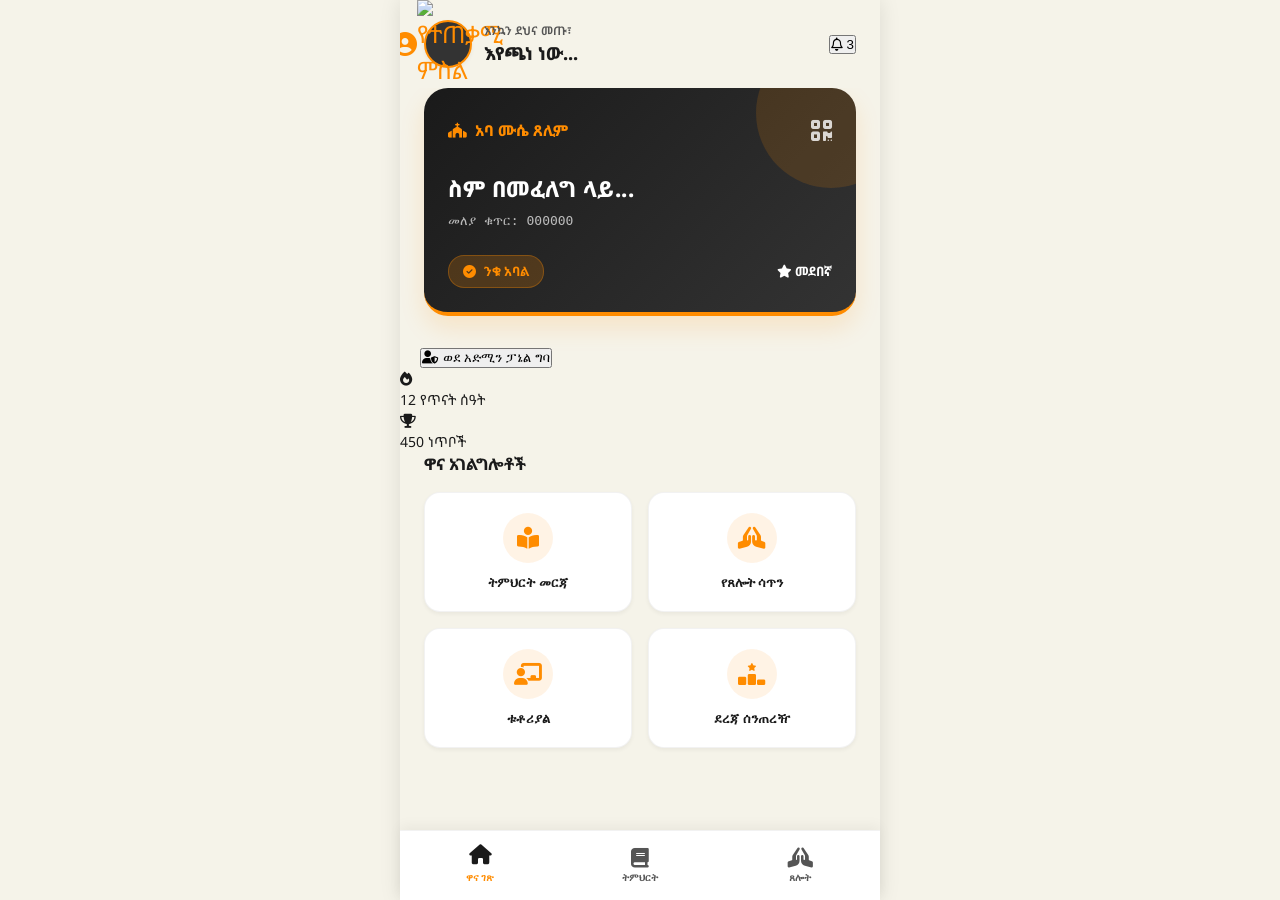
==== commit 275f4394: "Update index.html" ====
--- a/index.html
+++ b/index.html
@@ -3,50 +3,56 @@
 <head>
     <meta charset="UTF-8">
     <meta name="viewport" content="width=device-width, initial-scale=1.0, maximum-scale=1.0, user-scalable=no, viewport-fit=cover">
-    <meta name="theme-color" content="#1a1a1a">
-    <meta name="description" content="የአባ ሙሴ ጸሊም የተማሪዎች ህብረት ይፋዊ መተግበሪያ።">
-    <title>አባ ሙሴ ጸሊም ህብረት</title>
-    
-    <!-- የአማርኛ ፎንት ከ Google (Noto Sans Ethiopic) -->
-    <link href="https://fonts.googleapis.com/css2?family=Noto+Sans+Ethiopic:wght@400;600;800&display=swap" rel="stylesheet">
-    
-    <!-- ፕሮፌሽናል አይኮኖች ከ FontAwesome (ምንም አይነት Emoji አልተጠቀምንም) -->
+    <meta name="theme-color" content="#1a5f7a">
+    <meta name="description" content="የአባ ሙሴ ጸሊም የተማሪዎች ህብረት ይፋዊ የዲጂታል መተግበሪያ። ለትምህርት፣ ለመንፈሳዊነት እና ለህብረት የተዘጋጀ።">
+    <meta name="author" content="Abba Muse Tselim Union">
+    
+    <title>አባ ሙሴ ጸሊም የተማሪዎች ህብረት - ዲጂታል መተግበሪያ</title>
+    
+    <!-- Google Fonts -->
+    <link rel="preconnect" href="https://fonts.googleapis.com">
+    <link rel="preconnect" href="https://fonts.gstatic.com" crossorigin>
+    <link href="https://fonts.googleapis.com/css2?family=Noto+Sans+Ethiopic:wght@300;400;500;600;700;800&display=swap" rel="stylesheet">
+    
+    <!-- FontAwesome Icons -->
     <link rel="stylesheet" href="https://cdnjs.cloudflare.com/ajax/libs/font-awesome/6.4.0/css/all.min.css">
     
-    <!-- የቴሌግራም ሚኒ አፕሊኬሽን ማገናኛ -->
+    <!-- Telegram Web App Script -->
     <script src="https://telegram.org/js/telegram-web-app.js"></script>
     
-    <!-- የዲዛይን ፋይል ማገናኛ -->
+    <!-- Custom CSS -->
     <link rel="stylesheet" href="style.css">
 </head>
 <body>
     <main id="application-wrapper" class="app-container">
 
-        <!-- ==========================================
-             1. ዋና ማሳያ ገጽ (Dashboard Screen)
-        =========================================== -->
-        <section id="screen-dashboard" class="app-screen active-screen">
-            
-            <!-- የላይኛው ራስጌ -->
+        <!-- =========================================================
+             ክፍል አንድ፡ ዋናው ማሳያ ገጽ (Dashboard)
+        ========================================================== -->
+        <section id="screen-dashboard" class="app-screen active-screen" role="main">
             <header class="dashboard-header">
                 <div class="user-profile-section">
                     <div class="profile-image-container">
-                        <i class="fa-solid fa-church"></i>
+                        <i class="fa-solid fa-circle-user placeholder-avatar"></i>
+                        <img src="" id="user-profile-image" alt="የተጠቃሚ ምስል" class="hidden-element">
                     </div>
                     <div class="user-greeting-info">
-                        <span class="greeting-time" id="time-based-greeting">ሰላም፣</span>
+                        <span class="greeting-time" id="time-based-greeting">እንኳን ደህና መጡ፣</span>
                         <h1 class="user-full-name" id="display-user-name">እየጫነ ነው...</h1>
                     </div>
                 </div>
-            </header>
-
-            <!-- ፕሮፌሽናል የዲጂታል መታወቂያ ካርድ (Glassmorphism) -->
+                <button class="notification-trigger" onclick="appNavigation.openScreen('screen-notifications')">
+                    <i class="fa-regular fa-bell"></i>
+                    <span class="notification-badge" id="unread-notifications-count">3</span>
+                </button>
+            </header>
+
             <article class="membership-card-container">
                 <div class="glass-morphism-card">
                     <div class="card-header-row">
                         <div class="organization-branding">
-                            <i class="fa-solid fa-cross"></i>
-                            <span class="brand-title">አባ ሙሴ ጸሊም ህብረት</span>
+                            <i class="fa-solid fa-church brand-icon"></i>
+                            <span class="brand-title">አባ ሙሴ ጸሊም</span>
                         </div>
                         <div class="verification-icon">
                             <i class="fa-solid fa-qrcode"></i>
@@ -55,8 +61,8 @@
                     <div class="card-details-row">
                         <h2 class="member-name-display" id="card-member-name">ስም በመፈለግ ላይ...</h2>
                         <div class="member-id-display">
-                            <span>መለያ ቁጥር: </span>
-                            <span id="card-member-id">00000000</span>
+                            <span class="id-label">መለያ ቁጥር:</span>
+                            <span class="id-value" id="card-member-id">000000</span>
                         </div>
                     </div>
                     <div class="card-footer-row">
@@ -64,149 +70,259 @@
                             <i class="fa-solid fa-circle-check"></i>
                             <span>ንቁ አባል</span>
                         </div>
+                        <div class="membership-tier">
+                            <i class="fa-solid fa-star"></i>
+                            <span>መደበኛ</span>
+                        </div>
                     </div>
                 </div>
             </article>
 
-            <!-- ዋና የአገልግሎት ማውጫ (Services Grid) -->
+            <!-- Admin Access Button (Hidden by default, shown only for admins via JS) -->
+            <div id="admin-access-container" class="hidden-element" style="padding: 0 20px; margin-top: 15px;">
+                <button class="admin-panel-btn" onclick="appNavigation.openScreen('screen-admin')">
+                    <i class="fa-solid fa-user-shield"></i> ወደ አድሚን ፓኔል ግባ
+                </button>
+            </div>
+
+            <aside class="quick-stats-bar">
+                <div class="stat-item">
+                    <i class="fa-solid fa-fire stat-icon"></i>
+                    <div class="stat-text">
+                        <span class="stat-value">12</span>
+                        <span class="stat-label">የጥናት ሰዓት</span>
+                    </div>
+                </div>
+                <div class="stat-divider"></div>
+                <div class="stat-item">
+                    <i class="fa-solid fa-trophy stat-icon"></i>
+                    <div class="stat-text">
+                        <span class="stat-value">450</span>
+                        <span class="stat-label">ነጥቦች</span>
+                    </div>
+                </div>
+            </aside>
+
             <nav class="services-grid-navigation">
                 <h3 class="section-heading">ዋና አገልግሎቶች</h3>
                 <div class="grid-layout">
-                    
+                    <button class="grid-card-item" onclick="appNavigation.openScreen('screen-library')">
+                        <div class="card-icon-wrapper theme-blue"><i class="fa-solid fa-book-open-reader"></i></div>
+                        <span class="card-title">ትምህርት መርጃ</span>
+                    </button>
                     <button class="grid-card-item" onclick="appNavigation.openScreen('screen-prayer')">
-                        <div class="card-icon-wrapper">
-                            <i class="fa-solid fa-envelope-open-text"></i>
-                        </div>
-                        <span class="card-title">የምስጢር ሳጥን</span>
-                    </button>
-                    
+                        <div class="card-icon-wrapper theme-gold"><i class="fa-solid fa-hands-praying"></i></div>
+                        <span class="card-title">የጸሎት ሳጥን</span>
+                    </button>
                     <button class="grid-card-item" onclick="appNavigation.openScreen('screen-tutoring')">
-                        <div class="card-icon-wrapper">
-                            <i class="fa-solid fa-graduation-cap"></i>
-                        </div>
-                        <span class="card-title">ቱቶሪያል ጥያቄ</span>
-                    </button>
-
-                    <button class="grid-card-item" onclick="window.Telegram.WebApp.showAlert('የጥናት መርጃዎች በቅርቡ ይጫናሉ።')">
-                        <div class="card-icon-wrapper">
-                            <i class="fa-solid fa-book-open-reader"></i>
-                        </div>
-                        <span class="card-title">የጥናት መርጃ</span>
-                    </button>
-
-                    <button class="grid-card-item" onclick="window.Telegram.WebApp.showAlert('የዕለት መንፈሳዊ ስንቅ በቅርቡ ይጀምራል።')">
-                        <div class="card-icon-wrapper">
-                            <i class="fa-solid fa-quote-left"></i>
-                        </div>
-                        <span class="card-title">የዕለት ስንቅ</span>
-                    </button>
-
+                        <div class="card-icon-wrapper theme-green"><i class="fa-solid fa-chalkboard-user"></i></div>
+                        <span class="card-title">ቱቶሪያል</span>
+                    </button>
+                    <button class="grid-card-item" onclick="appNavigation.openScreen('screen-leaderboard')">
+                        <div class="card-icon-wrapper theme-teal"><i class="fa-solid fa-ranking-star"></i></div>
+                        <span class="card-title">ደረጃ ሰንጠረዥ</span>
+                    </button>
                 </div>
             </nav>
-        </section>
-
-        <!-- ==========================================
-             2. የምስጢር ሳጥን ቅጽ (Prayer/Secret Box Screen)
-        =========================================== -->
+            <div class="bottom-spacing"></div>
+        </section>
+
+        <!-- =========================================================
+             ክፍል ሁለት፡ የትምህርት መርጃ ማዕከል (Library)
+        ========================================================== -->
+        <section id="screen-library" class="app-screen hidden-screen">
+            <header class="sub-screen-header">
+                <button class="back-navigation" onclick="appNavigation.goBack()"><i class="fa-solid fa-arrow-left"></i></button>
+                <h2 class="sub-screen-title">የትምህርት መርጃ ማዕከል</h2>
+            </header>
+            <div class="screen-content-scrollable">
+                <div class="search-bar-container">
+                    <i class="fa-solid fa-magnifying-glass search-icon"></i>
+                    <input type="text" class="search-input" placeholder="ኖቶችን ይፈልጉ...">
+                </div>
+                <div class="filter-tabs-container">
+                    <button class="filter-tab active-tab">9ኛ</button>
+                    <button class="filter-tab">10ኛ</button>
+                    <button class="filter-tab">11ኛ</button>
+                    <button class="filter-tab">12ኛ</button>
+                </div>
+                <div class="document-list-container" id="student-docs-list">
+                    <!-- Documents will be loaded here via JS -->
+                </div>
+            </div>
+        </section>
+
+        <!-- =========================================================
+             ክፍል ሦስት፡ የምስጢር እና የጸሎት ሳጥን (Prayer Box)
+        ========================================================== -->
         <section id="screen-prayer" class="app-screen hidden-screen">
             <header class="sub-screen-header">
-                <button class="back-navigation" onclick="appNavigation.goBack()">
-                    <i class="fa-solid fa-arrow-left"></i>
-                </button>
+                <button class="back-navigation" onclick="appNavigation.goBack()"><i class="fa-solid fa-arrow-left"></i></button>
                 <h2 class="sub-screen-title">የምስጢር ሳጥን</h2>
-                <div class="header-action-placeholder"></div>
-            </header>
-            <div class="screen-content-scrollable">
+            </header>
+            <div class="screen-content-scrollable centered-content">
+                <div class="confidentiality-notice">
+                    <i class="fa-solid fa-shield-halved notice-icon"></i>
+                    <p class="notice-text">ይህ መረጃ በሚስጥር የተጠበቀ ነው። የሚደርሰው ለአስተዳዳሪዎች ብቻ ነው።</p>
+                </div>
                 <form id="prayer-request-form" class="standard-form">
                     <div class="form-group">
-                        <label class="form-label" for="secret-message">የልብዎን ሀሳብ በነጻነት ያካፍሉን (በምስጢር ይጠበቃል)</label>
-                        <textarea id="secret-message" class="form-textarea" placeholder="መልእክትዎን እዚህ ይጻፉ..." required></textarea>
+                        <label class="form-label">የመልእክቱ አይነት</label>
+                        <select id="message-type" class="form-select">
+                            <option value="prayer">የጸሎት ጥያቄ</option>
+                            <option value="counseling">የምክር አገልግሎት</option>
+                        </select>
+                    </div>
+                    <div class="form-group">
+                        <label class="form-label">መልእክት</label>
+                        <textarea id="secret-message" class="form-textarea" rows="6" placeholder="የልብዎን ሀሳብ ያካፍሉን..." required></textarea>
                     </div>
                     <button type="submit" class="primary-action-button">
-                        <i class="fa-solid fa-paper-plane"></i>
-                        <span>መልእክቱን ላክ</span>
+                        <i class="fa-solid fa-paper-plane"></i> ላክ
                     </button>
                 </form>
             </div>
         </section>
 
-        <!-- ==========================================
-             3. የቱቶሪያል ጥያቄ ቅጽ (Tutoring Request Screen)
-        =========================================== -->
+        <!-- =========================================================
+             ክፍል አራት፡ የቱቶሪያል ጥያቄ (Tutoring)
+        ========================================================== -->
         <section id="screen-tutoring" class="app-screen hidden-screen">
             <header class="sub-screen-header">
-                <button class="back-navigation" onclick="appNavigation.goBack()">
-                    <i class="fa-solid fa-arrow-left"></i>
-                </button>
-                <h2 class="sub-screen-title">የቱቶሪያል ድጋፍ መጠየቂያ</h2>
-                <div class="header-action-placeholder"></div>
+                <button class="back-navigation" onclick="appNavigation.goBack()"><i class="fa-solid fa-arrow-left"></i></button>
+                <h2 class="sub-screen-title">ቱቶሪያል መጠየቂያ</h2>
             </header>
             <div class="screen-content-scrollable">
                 <form id="tutoring-request-form" class="standard-form">
                     <div class="form-group">
-                        <label class="form-label" for="subject-topic">የሚያስቸግርዎ የትምህርት አይነት እና ርዕስ</label>
-                        <input type="text" id="subject-topic" class="form-input" placeholder="ለምሳሌ፡ ፊዚክስ (Mechanics)" required>
-                    </div>
-                    <button type="submit" class="primary-action-button">
-                        <i class="fa-solid fa-check"></i>
-                        <span>ጥያቄውን አስገባ</span>
-                    </button>
+                        <label class="form-label">የትምህርት አይነት</label>
+                        <select id="subject-select" class="form-select" required>
+                            <option value="math">ሂሳብ</option>
+                            <option value="physics">ፊዚክስ</option>
+                            <option value="chemistry">ኬሚስትሪ</option>
+                        </select>
+                    </div>
+                    <div class="form-group">
+                        <label class="form-label">የሚከብድዎት ርዕስ</label>
+                        <input type="text" id="specific-topic" class="form-input" required>
+                    </div>
+                    <button type="submit" class="primary-action-button"><i class="fa-solid fa-check"></i> አስገባ</button>
                 </form>
             </div>
         </section>
 
-        <!-- ==========================================
-             4. የአስተዳዳሪ መቆጣጠሪያ (Admin Control Panel)
-        =========================================== -->
-        <section id="screen-admin" class="app-screen hidden-screen">
+        <!-- =========================================================
+             ክፍል አምስት፡ ማሳወቂያዎች (Notifications)
+        ========================================================== -->
+        <section id="screen-notifications" class="app-screen hidden-screen">
             <header class="sub-screen-header">
-                <h2 class="sub-screen-title">የአስተዳዳሪ መቆጣጠሪያ</h2>
+                <button class="back-navigation" onclick="appNavigation.goBack()"><i class="fa-solid fa-arrow-left"></i></button>
+                <h2 class="sub-screen-title">ማሳወቂያዎች</h2>
             </header>
             <div class="screen-content-scrollable">
-                <div class="standard-form admin-card">
-                    <h3 class="admin-header">
-                        <i class="fa-solid fa-bullhorn"></i> አጠቃላይ መልእክት ማሰራጫ
-                    </h3>
-                    <form id="admin-broadcast-form">
-                        <div class="form-group">
-                            <label class="form-label" for="broadcast-message">መልእክቱን ይጻፉ (ለሁሉም አባላት በስማቸው ይላካል)</label>
-                            <textarea id="broadcast-message" class="form-textarea" placeholder="መልእክትዎን እዚህ ይጻፉ..." required></textarea>
-                        </div>
-                        <button type="submit" class="primary-action-button">
-                            <i class="fa-solid fa-share-nodes"></i>
-                            <span>መልእክት ላክ</span>
-                        </button>
+                <div class="notification-list" id="user-notifications-list">
+                    <!-- Notifications loaded via JS -->
+                </div>
+            </div>
+        </section>
+
+        <!-- =========================================================
+             ክፍል ስድስት፡ የአስተዳዳሪ ማዕከል (ADMIN PANEL) - አዲስ የተጨመረ
+        ========================================================== -->
+        <section id="screen-admin" class="app-screen hidden-screen admin-theme">
+            <header class="sub-screen-header admin-header">
+                <button class="back-navigation" onclick="appNavigation.goBack()"><i class="fa-solid fa-arrow-left"></i></button>
+                <h2 class="sub-screen-title">አስተዳዳሪ (Admin Panel)</h2>
+            </header>
+
+            <div class="screen-content-scrollable">
+                <!-- Data Overview -->
+                <div class="admin-stats-grid">
+                    <div class="admin-stat-card">
+                        <i class="fa-solid fa-users"></i>
+                        <h3 id="admin-total-users">0</h3>
+                        <span>ጠቅላላ አባላት</span>
+                    </div>
+                    <div class="admin-stat-card">
+                        <i class="fa-solid fa-envelope"></i>
+                        <h3 id="admin-total-messages">0</h3>
+                        <span>አዲስ መልእክቶች</span>
+                    </div>
+                </div>
+
+                <div class="admin-tabs">
+                    <button class="admin-tab active-tab" onclick="adminPanel.switchTab('upload')">ፋይል ጫን</button>
+                    <button class="admin-tab" onclick="adminPanel.switchTab('messages')">መልእክቶች</button>
+                    <button class="admin-tab" onclick="adminPanel.switchTab('broadcast')">ማሳወቂያ</button>
+                </div>
+
+                <!-- Admin Upload Doc Section -->
+                <div id="admin-tab-upload" class="admin-tab-content active-content">
+                    <form id="admin-upload-form" class="standard-form">
+                        <div class="form-group">
+                            <label class="form-label">የፋይሉ ርዕስ</label>
+                            <input type="text" id="doc-title" class="form-input" required>
+                        </div>
+                        <div class="form-group">
+                            <label class="form-label">የክፍል ደረጃ</label>
+                            <select id="doc-grade" class="form-select">
+                                <option value="9">9ኛ ክፍል</option>
+                                <option value="10">10ኛ ክፍል</option>
+                                <option value="11">11ኛ ክፍል</option>
+                                <option value="12">12ኛ ክፍል</option>
+                            </select>
+                        </div>
+                        <div class="form-group">
+                            <label class="form-label">ፋይሉን ያስገቡ (Link / URL)</label>
+                            <input type="url" id="doc-url" class="form-input" placeholder="https://..." required>
+                        </div>
+                        <button type="submit" class="primary-action-button admin-btn"><i class="fa-solid fa-upload"></i> አትም (Publish)</button>
                     </form>
                 </div>
-            </div>
-        </section>
-
-        <!-- ==========================================
-             የታችኛው ማውጫ (Bottom Navigation Bar)
-        =========================================== -->
+
+                <!-- Admin View Messages Section -->
+                <div id="admin-tab-messages" class="admin-tab-content hidden-element">
+                    <div class="message-list" id="admin-inbox-list">
+                        <!-- Messages dynamically populated by JS -->
+                    </div>
+                </div>
+
+                <!-- Admin Broadcast Section -->
+                <div id="admin-tab-broadcast" class="admin-tab-content hidden-element">
+                    <form id="admin-broadcast-form" class="standard-form">
+                        <div class="form-group">
+                            <label class="form-label">የማሳወቂያ ርዕስ</label>
+                            <input type="text" id="broadcast-title" class="form-input" required>
+                        </div>
+                        <div class="form-group">
+                            <label class="form-label">መልእክቱ</label>
+                            <textarea id="broadcast-message" class="form-textarea" rows="4" required></textarea>
+                        </div>
+                        <button type="submit" class="primary-action-button admin-btn"><i class="fa-solid fa-bullhorn"></i> ለሁሉም አባላት ላክ</button>
+                    </form>
+                </div>
+            </div>
+        </section>
+
+        <!-- =========================================================
+             Bottom Navigation Bar
+        ========================================================== -->
         <nav class="bottom-navigation-bar">
-            
             <button class="nav-button active-nav-item" onclick="appNavigation.switchTab('screen-dashboard')">
                 <i class="fa-solid fa-house"></i>
                 <span>ዋና ገጽ</span>
             </button>
-            
-            <button class="nav-button" onclick="appNavigation.switchTab('screen-prayer')">
-                <i class="fa-solid fa-box-archive"></i>
-                <span>ምስጢር ሳጥን</span>
+            <button class="nav-button" onclick="appNavigation.switchTab('screen-library')">
+                <i class="fa-solid fa-book"></i>
+                <span>ትምህርት</span>
             </button>
-            
-            <!-- ይህ በተን ለተራ ተማሪዎች አይደነገግም፣ ለአስተዳዳሪው ብቻ በ JS በኩል ይታያል -->
-            <button class="nav-button" id="admin-nav-item" style="display: none;" onclick="appNavigation.switchTab('screen-admin')">
-                <i class="fa-solid fa-screwdriver-wrench"></i>
-                <span style="color:var(--status-danger);">አስተዳዳሪ</span>
+            <button class="nav-button" onclick="appNavigation.openScreen('screen-prayer')">
+                <i class="fa-solid fa-hands-praying"></i>
+                <span>ጸሎት</span>
             </button>
-            
         </nav>
 
     </main>
-    
-    <!-- ጃቫስክሪፕት ማገናኛ -->
     <script src="script.js"></script>
 </body>
-</html>
+                </html>
--- a/style.css
+++ b/style.css
@@ -1,38 +1,38 @@
 /* ==========================================================================
-   የአባ ሙሴ ጸሊም መተግበሪያ አጠቃላይ የዲዛይን ማዕቀፍ (Master Stylesheet)
+   የአባ ሙሴ ጸሊም መተግበሪያ - የመጨረሻ እና የተስተካከለ የዲዛይን ፋይል (CSS)
    ========================================================================== */
 
-/* 1. መሠረታዊ ተለዋዋጮች (CSS Variables) - ለቀለም፣ ለቅርጽ እና ለጥላ */
+/* --------------------------------------------------------------------------
+   1. መሠረታዊ ተለዋዋጮች (CSS Variables) - ከሎጎው የተወሰዱ ቀለማት
+   -------------------------------------------------------------------------- */
 :root {
-    /* ዋና ቀለማት (Primary Colors) */
-    --primary-color: #1a5f7a;
-    --primary-dark: #124356;
-    --primary-light: #257b9e;
-    
-    /* አጋዥ ቀለማት (Accent Colors) */
-    --accent-gold: #c5a059;
-    --accent-gold-dark: #a38242;
-    
-    /* የጀርባ ቀለማት (Background Colors) */
-    --bg-main: #f4f7f6;
+    /* ዋና ቀለማት (Primary Colors - Blacks) */
+    --primary-color: #1a1a1a;
+    --primary-dark: #000000;
+    --primary-light: #333333;
+    
+    /* አጋዥ ቀለማት (Accent Colors - Oranges) */
+    --accent-gold: #ff8c00; 
+    --accent-gold-dark: #cc7000;
+    
+    /* የጀርባ ቀለማት (Background Colors - Beige/Cream) */
+    --bg-main: #f5f3e9; 
     --bg-card: #ffffff;
-    --bg-input: #f8fafb;
+    --bg-input: #fdfcf8;
     
     /* የጽሁፍ ቀለማት (Text Colors) */
-    --text-primary: #2c3e50;
-    --text-secondary: #7f8c8d;
+    --text-primary: #1a1a1a;
+    --text-secondary: #555555;
     --text-light: #ffffff;
     
-    /* የማሳወቂያ እና ሁኔታ ቀለማት (Status Colors) */
+    /* የማሳወቂያ ቀለማት (Status Colors) */
     --status-success: #27ae60;
-    --status-warning: #f39c12;
     --status-danger: #e74c3c;
-    --status-info: #3498db;
     
     /* ጥላዎች (Shadows) */
     --shadow-sm: 0 2px 4px rgba(0,0,0,0.05);
     --shadow-md: 0 4px 12px rgba(0,0,0,0.08);
-    --shadow-lg: 0 12px 24px rgba(26, 95, 122, 0.15);
+    --shadow-lg: 0 12px 24px rgba(255, 140, 0, 0.15); /* ብርቱካናማ ጥላ ለመታወቂያው */
     
     /* ጠርዞች (Border Radius) */
     --radius-sm: 8px;
@@ -42,10 +42,11 @@
     
     /* መለኪያዎች (Dimensions) */
     --bottom-nav-height: 70px;
-    --header-height: 80px;
-}
-
-/* 2. አጠቃላይ ማስተካከያ (Reset & Base Styles) */
+}
+
+/* --------------------------------------------------------------------------
+   2. አጠቃላይ ማስተካከያ (Reset & Base Styles)
+   -------------------------------------------------------------------------- */
 * {
     margin: 0;
     padding: 0;
@@ -68,7 +69,9 @@
     background: transparent;
 }
 
-/* 3. የመተግበሪያው መያዣ (Application Wrapper) */
+/* --------------------------------------------------------------------------
+   3. የመተግበሪያው መያዣ (Application Wrapper & Screens)
+   -------------------------------------------------------------------------- */
 .app-container {
     width: 100%;
     max-width: 480px; /* ለኮምፒውተር ሲከፈት እንዳይሰፋ */
@@ -81,7 +84,6 @@
     overflow: hidden;
 }
 
-/* 4. የስክሪን አያያዝ (Screen Management) */
 .app-screen {
     position: absolute;
     top: 0;
@@ -107,7 +109,9 @@
     z-index: 0;
 }
 
-/* 5. ዋና ማሳያ ራስጌ (Dashboard Header) */
+/* --------------------------------------------------------------------------
+   4. ዋና ማሳያ ራስጌ (Dashboard Header)
+   -------------------------------------------------------------------------- */
 .dashboard-header {
     display: flex;
     justify-content: space-between;
@@ -130,12 +134,12 @@
     height: 48px;
     border-radius: var(--radius-round);
     background-color: var(--primary-light);
-    color: var(--text-light);
+    color: var(--accent-gold);
     display: flex;
     justify-content: center;
     align-items: center;
     font-size: 24px;
-    overflow: hidden;
+    box-shadow: var(--shadow-sm);
     border: 2px solid var(--accent-gold);
 }
 
@@ -147,66 +151,34 @@
 .greeting-time {
     font-size: 12px;
     color: var(--text-secondary);
-    font-weight: 500;
+    font-weight: 600;
 }
 
 .user-full-name {
-    font-size: 16px;
-    font-weight: 700;
+    font-size: 18px;
+    font-weight: 800;
     color: var(--text-primary);
     margin: 0;
 }
 
-.notification-trigger {
-    background: var(--bg-card);
-    border: none;
-    width: 40px;
-    height: 40px;
-    border-radius: var(--radius-round);
-    font-size: 18px;
-    color: var(--primary-color);
-    position: relative;
-    box-shadow: var(--shadow-sm);
-    cursor: pointer;
-    transition: transform 0.2s;
-}
-
-.notification-trigger:active {
-    transform: scale(0.9);
-}
-
-.notification-badge {
-    position: absolute;
-    top: -2px;
-    right: -2px;
-    background-color: var(--status-danger);
-    color: var(--text-light);
-    font-size: 10px;
-    font-weight: bold;
-    width: 18px;
-    height: 18px;
-    border-radius: var(--radius-round);
-    display: flex;
-    justify-content: center;
-    align-items: center;
-    border: 2px solid var(--bg-main);
-}
-
-/* 6. ዲጂታል መታወቂያ ካርድ (Glassmorphism ID Card) */
+/* --------------------------------------------------------------------------
+   5. የዲጂታል መታወቂያ ካርድ (Glassmorphism ID Card)
+   -------------------------------------------------------------------------- */
 .membership-card-container {
     padding: 0 24px;
-    margin-bottom: 24px;
+    margin-bottom: 30px;
     perspective: 1000px;
 }
 
 .glass-morphism-card {
-    background: linear-gradient(135deg, var(--primary-color) 0%, var(--primary-dark) 100%);
+    background: linear-gradient(135deg, var(--primary-color) 0%, var(--primary-light) 100%);
     border-radius: var(--radius-lg);
     padding: 24px;
     color: var(--text-light);
     box-shadow: var(--shadow-lg);
     position: relative;
     overflow: hidden;
+    border-bottom: 4px solid var(--accent-gold); /* የካርዱ ታችኛው መስመር */
 }
 
 /* የካርዱ ጌጥ (Decorative background circles) */
@@ -217,18 +189,7 @@
     right: -50px;
     width: 150px;
     height: 150px;
-    background: rgba(255, 255, 255, 0.1);
-    border-radius: 50%;
-}
-
-.glass-morphism-card::after {
-    content: '';
-    position: absolute;
-    bottom: -30px;
-    left: -30px;
-    width: 100px;
-    height: 100px;
-    background: rgba(197, 160, 89, 0.2);
+    background: rgba(255, 140, 0, 0.15); /* ብርቱካናማ ብርሃን */
     border-radius: 50%;
 }
 
@@ -245,13 +206,14 @@
     display: flex;
     align-items: center;
     gap: 8px;
-    font-size: 14px;
-    font-weight: 600;
+    font-size: 15px;
+    font-weight: 800;
     color: var(--accent-gold);
 }
 
 .verification-icon {
     font-size: 24px;
+    color: var(--text-light);
     opacity: 0.8;
 }
 
@@ -264,101 +226,48 @@
 .member-name-display {
     font-size: 22px;
     font-weight: 800;
-    margin-bottom: 4px;
+    margin-bottom: 6px;
     letter-spacing: 0.5px;
 }
 
 .member-id-display {
     font-size: 13px;
     opacity: 0.9;
-    letter-spacing: 2px;
     font-family: monospace;
+    color: #cccccc;
 }
 
 .card-footer-row {
     display: flex;
     justify-content: space-between;
     align-items: center;
-    font-size: 12px;
-    font-weight: 600;
+    font-size: 13px;
+    font-weight: 700;
     position: relative;
     z-index: 2;
 }
 
 .membership-status.active-status {
-    background: rgba(255, 255, 255, 0.2);
-    padding: 6px 12px;
+    background: rgba(255, 140, 0, 0.2);
+    color: var(--accent-gold);
+    padding: 6px 14px;
     border-radius: var(--radius-md);
     display: flex;
     align-items: center;
-    gap: 6px;
-    backdrop-filter: blur(5px);
-}
-
-.membership-tier {
-    display: flex;
-    align-items: center;
-    gap: 4px;
-    color: var(--accent-gold);
-}
-
-/* 7. ፈጣን መረጃዎች (Quick Stats Bar) */
-.quick-stats-bar {
-    display: flex;
-    background: var(--bg-card);
-    margin: 0 24px 24px 24px;
-    border-radius: var(--radius-md);
-    padding: 16px;
-    box-shadow: var(--shadow-sm);
-    justify-content: space-around;
-    align-items: center;
-}
-
-.stat-item {
-    display: flex;
-    align-items: center;
-    gap: 12px;
-}
-
-.stat-icon {
-    font-size: 20px;
-    color: var(--accent-gold);
-    background: rgba(197, 160, 89, 0.1);
-    padding: 10px;
-    border-radius: var(--radius-md);
-}
-
-.stat-text {
-    display: flex;
-    flex-direction: column;
-}
-
-.stat-value {
-    font-size: 18px;
-    font-weight: 800;
-    color: var(--text-primary);
-}
-
-.stat-label {
-    font-size: 11px;
-    color: var(--text-secondary);
-    font-weight: 500;
-}
-
-.stat-divider {
-    width: 1px;
-    height: 30px;
-    background-color: #e0e0e0;
-}
-
-/* 8. ዋና አገልግሎቶች (Grid Navigation) */
+    gap: 8px;
+    border: 1px solid rgba(255, 140, 0, 0.3);
+}
+
+/* --------------------------------------------------------------------------
+   6. ዋና አገልግሎቶች (Grid Navigation)
+   -------------------------------------------------------------------------- */
 .services-grid-navigation {
     padding: 0 24px;
 }
 
 .section-heading {
     font-size: 16px;
-    font-weight: 700;
+    font-weight: 800;
     margin-bottom: 16px;
     color: var(--text-primary);
 }
@@ -371,7 +280,7 @@
 
 .grid-card-item {
     background: var(--bg-card);
-    border: none;
+    border: 1px solid rgba(0,0,0,0.05);
     border-radius: var(--radius-md);
     padding: 20px 16px;
     display: flex;
@@ -384,8 +293,9 @@
 }
 
 .grid-card-item:active {
-    transform: translateY(2px);
+    transform: translateY(3px);
     box-shadow: none;
+    border-color: var(--accent-gold);
 }
 
 .card-icon-wrapper {
@@ -396,34 +306,35 @@
     justify-content: center;
     align-items: center;
     font-size: 22px;
-}
-
-/* የአገልግሎት አይኮን ቀለማት */
-.theme-blue { background: rgba(52, 152, 219, 0.1); color: #3498db; }
-.theme-gold { background: rgba(197, 160, 89, 0.1); color: var(--accent-gold); }
-.theme-purple { background: rgba(155, 89, 182, 0.1); color: #9b59b6; }
-.theme-green { background: rgba(46, 204, 113, 0.1); color: #2ecc71; }
-.theme-orange { background: rgba(230, 126, 34, 0.1); color: #e67e22; }
-.theme-teal { background: rgba(26, 188, 156, 0.1); color: #1abc9c; }
+    background: rgba(255, 140, 0, 0.1);
+    color: var(--accent-gold);
+    transition: all 0.3s ease;
+}
+
+.grid-card-item:active .card-icon-wrapper {
+    background: var(--accent-gold);
+    color: var(--text-light);
+}
 
 .card-title {
     font-size: 13px;
-    font-weight: 600;
-    color: var(--text-primary);
-    font-family: inherit;
-}
-
-/* 9. ንዑስ ገጾች አጠቃላይ (Sub-screens Common Styles) */
+    font-weight: 700;
+    color: var(--text-primary);
+}
+
+/* --------------------------------------------------------------------------
+   7. የውስጥ ገጾች ማስተካከያ (Sub-screens Common Styles)
+   -------------------------------------------------------------------------- */
 .sub-screen-header {
     display: flex;
     justify-content: space-between;
     align-items: center;
     padding: 20px 24px;
-    background-color: var(--bg-card);
-    box-shadow: var(--shadow-sm);
+    background-color: var(--bg-main);
     position: sticky;
     top: 0;
     z-index: 20;
+    border-bottom: 1px solid rgba(0,0,0,0.05);
 }
 
 .back-navigation {
@@ -441,7 +352,7 @@
 
 .sub-screen-title {
     font-size: 16px;
-    font-weight: 700;
+    font-weight: 800;
     color: var(--text-primary);
     flex-grow: 1;
     text-align: center;
@@ -455,19 +366,16 @@
     padding: 24px;
 }
 
-.centered-content {
-    display: flex;
-    flex-direction: column;
-    align-items: center;
-}
-
-/* 10. ቅጾች (Forms & Inputs) */
+/* --------------------------------------------------------------------------
+   8. ቅጾች (Forms & Inputs)
+   -------------------------------------------------------------------------- */
 .standard-form {
     width: 100%;
     background: var(--bg-card);
     padding: 24px;
     border-radius: var(--radius-md);
     box-shadow: var(--shadow-sm);
+    border: 1px solid rgba(0,0,0,0.05);
 }
 
 .form-group {
@@ -477,7 +385,7 @@
 .form-label {
     display: block;
     font-size: 13px;
-    font-weight: 600;
+    font-weight: 700;
     color: var(--text-secondary);
     margin-bottom: 8px;
 }
@@ -487,227 +395,74 @@
 .form-textarea {
     width: 100%;
     padding: 14px 16px;
-    border: 1px solid #e0e0e0;
+    border: 2px solid #e0e0e0;
     border-radius: var(--radius-sm);
     background-color: var(--bg-input);
     font-family: inherit;
     font-size: 14px;
     color: var(--text-primary);
-    transition: border-color 0.3s;
+    transition: all 0.3s ease;
 }
 
 .form-input:focus,
 .form-select:focus,
 .form-textarea:focus {
     outline: none;
-    border-color: var(--primary-color);
+    border-color: var(--accent-gold);
     background-color: var(--bg-card);
+    box-shadow: 0 0 0 3px rgba(255, 140, 0, 0.1);
 }
 
 .form-textarea {
     resize: vertical;
-    min-height: 100px;
+    min-height: 120px;
 }
 
 .primary-action-button {
     width: 100%;
     background-color: var(--primary-color);
-    color: var(--text-light);
-    border: none;
+    color: var(--accent-gold);
+    border: 2px solid var(--primary-color);
     padding: 16px;
     border-radius: var(--radius-sm);
     font-size: 15px;
-    font-weight: 700;
+    font-weight: 800;
     display: flex;
     justify-content: center;
     align-items: center;
     gap: 10px;
     cursor: pointer;
     box-shadow: var(--shadow-md);
-    transition: background-color 0.3s;
+    transition: all 0.3s;
 }
 
 .primary-action-button:active {
-    background-color: var(--primary-dark);
-    transform: translateY(1px);
-}
-
-/* 11. መረጃ ሰጪ ባነሮች (Banners & Notices) */
-.confidentiality-notice, .instruction-banner {
-    display: flex;
-    gap: 16px;
-    background-color: rgba(197, 160, 89, 0.1);
-    padding: 16px;
-    border-radius: var(--radius-md);
-    border-left: 4px solid var(--accent-gold);
-    margin-bottom: 24px;
-    width: 100%;
-}
-
-.notice-icon {
-    font-size: 24px;
-    color: var(--accent-gold);
-}
-
-.notice-text, .instruction-banner p {
-    font-size: 12px;
-    color: var(--text-secondary);
-    line-height: 1.6;
-}
-
-/* 12. የትምህርት መርጃ ማዕከል አካላት (Library Components) */
-.search-bar-container {
-    position: relative;
-    margin-bottom: 20px;
-}
-
-.search-icon {
-    position: absolute;
-    left: 16px;
-    top: 50%;
-    transform: translateY(-50%);
-    color: var(--text-secondary);
-}
-
-.search-input {
-    width: 100%;
-    padding: 14px 16px 14px 44px;
-    border: none;
-    border-radius: var(--radius-lg);
-    background-color: var(--bg-card);
-    box-shadow: var(--shadow-sm);
-    font-family: inherit;
-}
-
-.filter-tabs-container {
-    display: flex;
-    gap: 10px;
-    overflow-x: auto;
-    padding-bottom: 10px;
-    margin-bottom: 20px;
-}
-
-.filter-tab {
-    padding: 8px 16px;
-    border: 1px solid #e0e0e0;
-    border-radius: 20px;
-    background: var(--bg-card);
-    color: var(--text-secondary);
-    font-weight: 600;
-    font-size: 12px;
-    white-space: nowrap;
-}
-
-.active-tab {
-    background: var(--primary-color);
-    color: var(--text-light);
-    border-color: var(--primary-color);
-}
-
-.list-heading {
-    font-size: 14px;
-    font-weight: 700;
-    margin-bottom: 16px;
-    color: var(--text-primary);
-}
-
-.document-item {
-    display: flex;
-    align-items: center;
-    background: var(--bg-card);
-    padding: 16px;
-    border-radius: var(--radius-md);
-    margin-bottom: 12px;
-    box-shadow: var(--shadow-sm);
-}
-
-.document-icon {
-    font-size: 28px;
-    color: #e74c3c;
-    margin-right: 16px;
-}
-
-.document-details {
-    flex-grow: 1;
-}
-
-.document-title {
-    font-size: 14px;
-    font-weight: 600;
-    margin-bottom: 4px;
-}
-
-.document-meta {
-    font-size: 11px;
-    color: var(--text-secondary);
-}
-
-.download-button {
-    background: rgba(26, 95, 122, 0.1);
+    background-color: var(--accent-gold);
     color: var(--primary-color);
-    border: none;
-    width: 36px;
-    height: 36px;
-    border-radius: var(--radius-round);
-    display: flex;
-    justify-content: center;
-    align-items: center;
-}
-
-/* 13. ማሳወቂያዎች (Notifications List) */
-.notification-item {
-    display: flex;
-    gap: 16px;
-    background: var(--bg-card);
-    padding: 16px;
-    border-radius: var(--radius-md);
-    margin-bottom: 12px;
-    box-shadow: var(--shadow-sm);
-}
-
-.unread-notification {
-    border-left: 4px solid var(--primary-color);
-}
-
-.notification-icon-wrapper {
-    width: 40px;
-    height: 40px;
-    border-radius: var(--radius-round);
-    display: flex;
-    justify-content: center;
-    align-items: center;
-    font-size: 18px;
-    flex-shrink: 0;
-}
-
-.info-type { background: rgba(243, 156, 18, 0.1); color: var(--status-warning); }
-.success-type { background: rgba(39, 174, 96, 0.1); color: var(--status-success); }
-
-.notification-content {
-    display: flex;
-    flex-direction: column;
-}
-
-.notification-heading {
-    font-size: 14px;
-    font-weight: 700;
-    margin-bottom: 4px;
-}
-
-.notification-detail {
-    font-size: 12px;
-    color: var(--text-secondary);
-    margin-bottom: 8px;
-    line-height: 1.4;
-}
-
-.notification-time {
-    font-size: 10px;
-    color: #a0a0a0;
-    font-weight: 500;
-}
-
-/* 14. የታችኛው ማውጫ (Bottom Navigation) */
+    border-color: var(--accent-gold);
+    transform: translateY(2px);
+}
+
+/* --------------------------------------------------------------------------
+   9. የአስተዳዳሪ ክፍል ማስተካከያ (Admin Panel Styles)
+   -------------------------------------------------------------------------- */
+.admin-card {
+    border-left: 4px solid var(--status-danger);
+}
+
+.admin-header {
+    color: var(--status-danger);
+    font-weight: 800;
+    margin-bottom: 15px;
+    font-size: 16px;
+    display: flex;
+    align-items: center;
+    gap: 8px;
+}
+
+/* --------------------------------------------------------------------------
+   10. የታችኛው ማውጫ (Bottom Navigation Bar)
+   -------------------------------------------------------------------------- */
 .bottom-navigation-bar {
     position: fixed;
     bottom: 0;
@@ -722,8 +477,7 @@
     align-items: center;
     box-shadow: 0 -4px 12px rgba(0,0,0,0.05);
     z-index: 100;
-    border-top-left-radius: var(--radius-lg);
-    border-top-right-radius: var(--radius-lg);
+    border-top: 1px solid rgba(0,0,0,0.05);
 }
 
 .nav-button {
@@ -736,41 +490,38 @@
     color: var(--text-secondary);
     width: 60px;
     cursor: pointer;
-    transition: color 0.3s;
+    transition: all 0.3s ease;
 }
 
 .nav-button i {
     font-size: 20px;
-    margin-bottom: 2px;
-    transition: transform 0.3s;
+    transition: transform 0.3s ease;
 }
 
 .nav-button span {
     font-size: 10px;
-    font-weight: 600;
+    font-weight: 700;
     font-family: inherit;
 }
 
 .active-nav-item {
+    color: var(--accent-gold);
+}
+
+.active-nav-item i {
+    transform: translateY(-3px);
     color: var(--primary-color);
 }
 
-.active-nav-item i {
-    transform: translateY(-2px);
-}
-
-/* የሞባይል ማያ ገጽ ማስተካከያ (Responsive Adjustments) */
-@media (max-width: 380px) {
-    .glass-morphism-card {
-        padding: 16px;
-    }
-    .member-name-display {
-        font-size: 18px;
-    }
-    .grid-layout {
-        gap: 12px;
-    }
-    .grid-card-item {
-        padding: 16px 12px;
-    }
-  }
+/* --------------------------------------------------------------------------
+   11. የሞባይል ማያ ገጽ ማስተካከያ (Responsive Adjustments)
+   -------------------------------------------------------------------------- */
+@media (max-width: 360px) {
+    .glass-morphism-card { padding: 20px 16px; }
+    .member-name-display { font-size: 18px; }
+    .grid-layout { gap: 12px; }
+    .grid-card-item { padding: 16px 12px; }
+    .dashboard-header { padding: 16px 20px; }
+    .membership-card-container { padding: 0 20px; }
+    .services-grid-navigation { padding: 0 20px; }
+       }
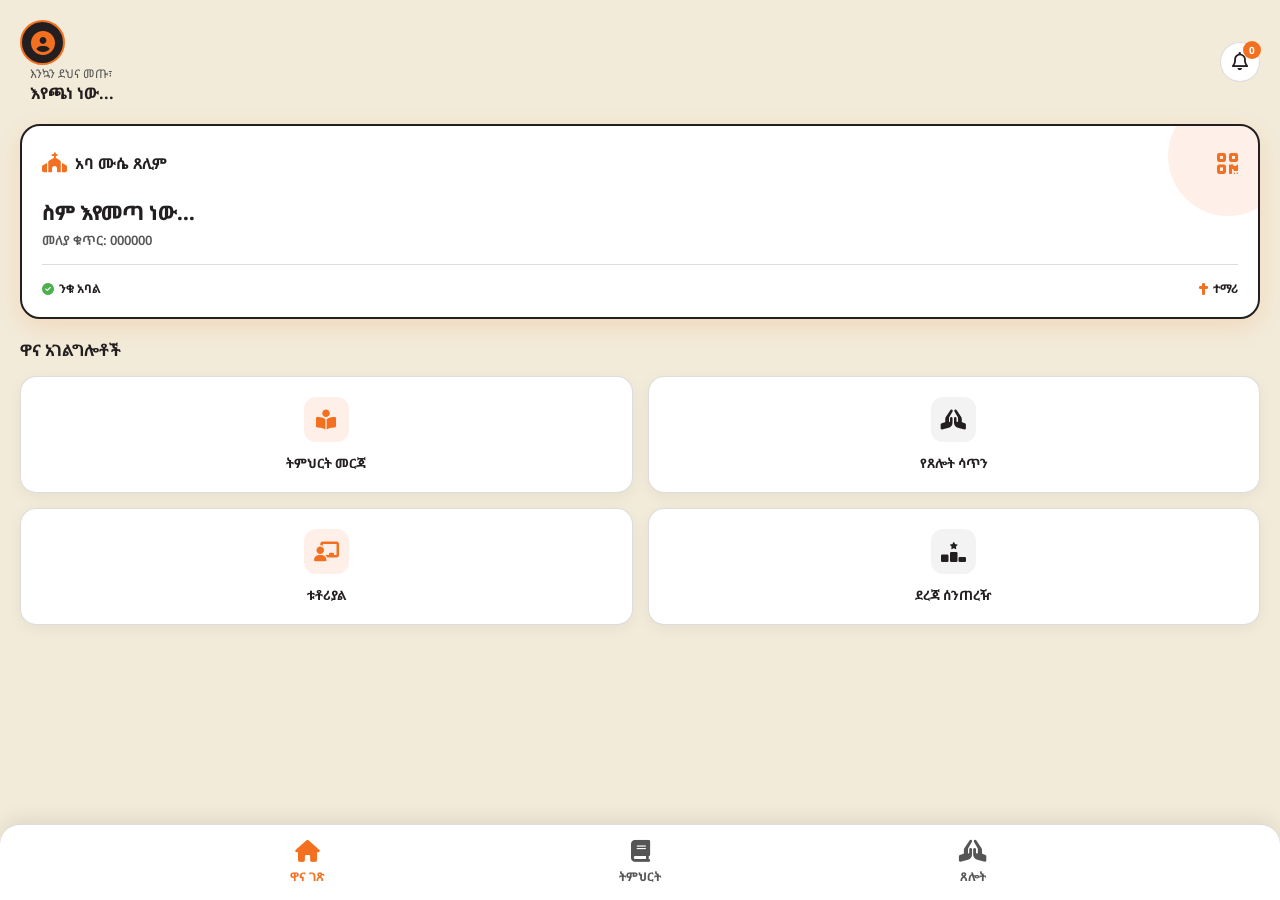
==== commit 9905e09f: "Update index.html" ====
--- a/index.html
+++ b/index.html
@@ -3,32 +3,24 @@
 <head>
     <meta charset="UTF-8">
     <meta name="viewport" content="width=device-width, initial-scale=1.0, maximum-scale=1.0, user-scalable=no, viewport-fit=cover">
-    <meta name="theme-color" content="#1a5f7a">
-    <meta name="description" content="የአባ ሙሴ ጸሊም የተማሪዎች ህብረት ይፋዊ የዲጂታል መተግበሪያ። ለትምህርት፣ ለመንፈሳዊነት እና ለህብረት የተዘጋጀ።">
+    <meta name="theme-color" content="#f2ebd9">
+    <meta name="description" content="የአባ ሙሴ ጸሊም የተማሪዎች ህብረት ይፋዊ የዲጂታል መተግበሪያ።">
     <meta name="author" content="Abba Muse Tselim Union">
     
-    <title>አባ ሙሴ ጸሊም የተማሪዎች ህብረት - ዲጂታል መተግበሪያ</title>
+    <title>አባ ሙሴ ጸሊም የተማሪዎች ህብረት</title>
     
-    <!-- Google Fonts -->
     <link rel="preconnect" href="https://fonts.googleapis.com">
     <link rel="preconnect" href="https://fonts.gstatic.com" crossorigin>
     <link href="https://fonts.googleapis.com/css2?family=Noto+Sans+Ethiopic:wght@300;400;500;600;700;800&display=swap" rel="stylesheet">
-    
-    <!-- FontAwesome Icons -->
     <link rel="stylesheet" href="https://cdnjs.cloudflare.com/ajax/libs/font-awesome/6.4.0/css/all.min.css">
     
-    <!-- Telegram Web App Script -->
     <script src="https://telegram.org/js/telegram-web-app.js"></script>
-    
-    <!-- Custom CSS -->
     <link rel="stylesheet" href="style.css">
 </head>
 <body>
     <main id="application-wrapper" class="app-container">
 
-        <!-- =========================================================
-             ክፍል አንድ፡ ዋናው ማሳያ ገጽ (Dashboard)
-        ========================================================== -->
+        <!-- ዋና ማሳያ (Dashboard) -->
         <section id="screen-dashboard" class="app-screen active-screen" role="main">
             <header class="dashboard-header">
                 <div class="user-profile-section">
@@ -43,23 +35,21 @@
                 </div>
                 <button class="notification-trigger" onclick="appNavigation.openScreen('screen-notifications')">
                     <i class="fa-regular fa-bell"></i>
-                    <span class="notification-badge" id="unread-notifications-count">3</span>
+                    <span class="notification-badge" id="unread-notifications-count">0</span>
                 </button>
             </header>
 
             <article class="membership-card-container">
-                <div class="glass-morphism-card">
+                <div class="brand-card">
                     <div class="card-header-row">
                         <div class="organization-branding">
                             <i class="fa-solid fa-church brand-icon"></i>
                             <span class="brand-title">አባ ሙሴ ጸሊም</span>
                         </div>
-                        <div class="verification-icon">
-                            <i class="fa-solid fa-qrcode"></i>
-                        </div>
+                        <div class="verification-icon"><i class="fa-solid fa-qrcode"></i></div>
                     </div>
                     <div class="card-details-row">
-                        <h2 class="member-name-display" id="card-member-name">ስም በመፈለግ ላይ...</h2>
+                        <h2 class="member-name-display" id="card-member-name">ስም እየመጣ ነው...</h2>
                         <div class="member-id-display">
                             <span class="id-label">መለያ ቁጥር:</span>
                             <span class="id-value" id="card-member-id">000000</span>
@@ -67,59 +57,39 @@
                     </div>
                     <div class="card-footer-row">
                         <div class="membership-status active-status">
-                            <i class="fa-solid fa-circle-check"></i>
-                            <span>ንቁ አባል</span>
+                            <i class="fa-solid fa-circle-check"></i><span>ንቁ አባል</span>
                         </div>
                         <div class="membership-tier">
-                            <i class="fa-solid fa-star"></i>
-                            <span>መደበኛ</span>
+                            <i class="fa-solid fa-cross"></i><span>ተማሪ</span>
                         </div>
                     </div>
                 </div>
             </article>
 
-            <!-- Admin Access Button (Hidden by default, shown only for admins via JS) -->
-            <div id="admin-access-container" class="hidden-element" style="padding: 0 20px; margin-top: 15px;">
+            <!-- Admin Access -->
+            <div id="admin-access-container" class="hidden-element" style="padding: 0 20px; margin-bottom: 15px;">
                 <button class="admin-panel-btn" onclick="appNavigation.openScreen('screen-admin')">
-                    <i class="fa-solid fa-user-shield"></i> ወደ አድሚን ፓኔል ግባ
+                    <i class="fa-solid fa-user-shield"></i> ወደ አስተዳዳሪ (Admin) ገጽ ግባ
                 </button>
             </div>
-
-            <aside class="quick-stats-bar">
-                <div class="stat-item">
-                    <i class="fa-solid fa-fire stat-icon"></i>
-                    <div class="stat-text">
-                        <span class="stat-value">12</span>
-                        <span class="stat-label">የጥናት ሰዓት</span>
-                    </div>
-                </div>
-                <div class="stat-divider"></div>
-                <div class="stat-item">
-                    <i class="fa-solid fa-trophy stat-icon"></i>
-                    <div class="stat-text">
-                        <span class="stat-value">450</span>
-                        <span class="stat-label">ነጥቦች</span>
-                    </div>
-                </div>
-            </aside>
 
             <nav class="services-grid-navigation">
                 <h3 class="section-heading">ዋና አገልግሎቶች</h3>
                 <div class="grid-layout">
                     <button class="grid-card-item" onclick="appNavigation.openScreen('screen-library')">
-                        <div class="card-icon-wrapper theme-blue"><i class="fa-solid fa-book-open-reader"></i></div>
+                        <div class="card-icon-wrapper theme-orange"><i class="fa-solid fa-book-open-reader"></i></div>
                         <span class="card-title">ትምህርት መርጃ</span>
                     </button>
                     <button class="grid-card-item" onclick="appNavigation.openScreen('screen-prayer')">
-                        <div class="card-icon-wrapper theme-gold"><i class="fa-solid fa-hands-praying"></i></div>
+                        <div class="card-icon-wrapper theme-black"><i class="fa-solid fa-hands-praying"></i></div>
                         <span class="card-title">የጸሎት ሳጥን</span>
                     </button>
                     <button class="grid-card-item" onclick="appNavigation.openScreen('screen-tutoring')">
-                        <div class="card-icon-wrapper theme-green"><i class="fa-solid fa-chalkboard-user"></i></div>
+                        <div class="card-icon-wrapper theme-orange"><i class="fa-solid fa-chalkboard-user"></i></div>
                         <span class="card-title">ቱቶሪያል</span>
                     </button>
-                    <button class="grid-card-item" onclick="appNavigation.openScreen('screen-leaderboard')">
-                        <div class="card-icon-wrapper theme-teal"><i class="fa-solid fa-ranking-star"></i></div>
+                    <button class="grid-card-item" onclick="tg.showAlert('በቅርቡ የሚከፈት ይሆናል!')">
+                        <div class="card-icon-wrapper theme-black"><i class="fa-solid fa-ranking-star"></i></div>
                         <span class="card-title">ደረጃ ሰንጠረዥ</span>
                     </button>
                 </div>
@@ -127,34 +97,26 @@
             <div class="bottom-spacing"></div>
         </section>
 
-        <!-- =========================================================
-             ክፍል ሁለት፡ የትምህርት መርጃ ማዕከል (Library)
-        ========================================================== -->
+        <!-- ትምህርት መርጃ ማዕከል -->
         <section id="screen-library" class="app-screen hidden-screen">
             <header class="sub-screen-header">
                 <button class="back-navigation" onclick="appNavigation.goBack()"><i class="fa-solid fa-arrow-left"></i></button>
-                <h2 class="sub-screen-title">የትምህርት መርጃ ማዕከል</h2>
-            </header>
-            <div class="screen-content-scrollable">
-                <div class="search-bar-container">
-                    <i class="fa-solid fa-magnifying-glass search-icon"></i>
-                    <input type="text" class="search-input" placeholder="ኖቶችን ይፈልጉ...">
-                </div>
+                <h2 class="sub-screen-title">የትምህርት መርጃ</h2>
+            </header>
+            <div class="screen-content-scrollable">
                 <div class="filter-tabs-container">
-                    <button class="filter-tab active-tab">9ኛ</button>
+                    <button class="filter-tab active-tab">9ኛ ክፍል</button>
                     <button class="filter-tab">10ኛ</button>
                     <button class="filter-tab">11ኛ</button>
                     <button class="filter-tab">12ኛ</button>
                 </div>
                 <div class="document-list-container" id="student-docs-list">
-                    <!-- Documents will be loaded here via JS -->
-                </div>
-            </div>
-        </section>
-
-        <!-- =========================================================
-             ክፍል ሦስት፡ የምስጢር እና የጸሎት ሳጥን (Prayer Box)
-        ========================================================== -->
+                    <!-- Documents load here -->
+                </div>
+            </div>
+        </section>
+
+        <!-- የጸሎት ሳጥን -->
         <section id="screen-prayer" class="app-screen hidden-screen">
             <header class="sub-screen-header">
                 <button class="back-navigation" onclick="appNavigation.goBack()"><i class="fa-solid fa-arrow-left"></i></button>
@@ -177,16 +139,12 @@
                         <label class="form-label">መልእክት</label>
                         <textarea id="secret-message" class="form-textarea" rows="6" placeholder="የልብዎን ሀሳብ ያካፍሉን..." required></textarea>
                     </div>
-                    <button type="submit" class="primary-action-button">
-                        <i class="fa-solid fa-paper-plane"></i> ላክ
-                    </button>
+                    <button type="submit" class="primary-action-button"><i class="fa-solid fa-paper-plane"></i> ላክ</button>
                 </form>
             </div>
         </section>
 
-        <!-- =========================================================
-             ክፍል አራት፡ የቱቶሪያል ጥያቄ (Tutoring)
-        ========================================================== -->
+        <!-- ቱቶሪያል -->
         <section id="screen-tutoring" class="app-screen hidden-screen">
             <header class="sub-screen-header">
                 <button class="back-navigation" onclick="appNavigation.goBack()"><i class="fa-solid fa-arrow-left"></i></button>
@@ -211,56 +169,35 @@
             </div>
         </section>
 
-        <!-- =========================================================
-             ክፍል አምስት፡ ማሳወቂያዎች (Notifications)
-        ========================================================== -->
+        <!-- ማሳወቂያዎች -->
         <section id="screen-notifications" class="app-screen hidden-screen">
             <header class="sub-screen-header">
                 <button class="back-navigation" onclick="appNavigation.goBack()"><i class="fa-solid fa-arrow-left"></i></button>
                 <h2 class="sub-screen-title">ማሳወቂያዎች</h2>
             </header>
             <div class="screen-content-scrollable">
-                <div class="notification-list" id="user-notifications-list">
-                    <!-- Notifications loaded via JS -->
-                </div>
-            </div>
-        </section>
-
-        <!-- =========================================================
-             ክፍል ስድስት፡ የአስተዳዳሪ ማዕከል (ADMIN PANEL) - አዲስ የተጨመረ
-        ========================================================== -->
+                <div class="notification-list" id="user-notifications-list"></div>
+            </div>
+        </section>
+
+        <!-- Admin Panel -->
         <section id="screen-admin" class="app-screen hidden-screen admin-theme">
             <header class="sub-screen-header admin-header">
                 <button class="back-navigation" onclick="appNavigation.goBack()"><i class="fa-solid fa-arrow-left"></i></button>
-                <h2 class="sub-screen-title">አስተዳዳሪ (Admin Panel)</h2>
-            </header>
-
-            <div class="screen-content-scrollable">
-                <!-- Data Overview -->
-                <div class="admin-stats-grid">
-                    <div class="admin-stat-card">
-                        <i class="fa-solid fa-users"></i>
-                        <h3 id="admin-total-users">0</h3>
-                        <span>ጠቅላላ አባላት</span>
-                    </div>
-                    <div class="admin-stat-card">
-                        <i class="fa-solid fa-envelope"></i>
-                        <h3 id="admin-total-messages">0</h3>
-                        <span>አዲስ መልእክቶች</span>
-                    </div>
-                </div>
-
+                <h2 class="sub-screen-title">አስተዳዳሪ ክፍል</h2>
+            </header>
+            <div class="screen-content-scrollable">
                 <div class="admin-tabs">
                     <button class="admin-tab active-tab" onclick="adminPanel.switchTab('upload')">ፋይል ጫን</button>
                     <button class="admin-tab" onclick="adminPanel.switchTab('messages')">መልእክቶች</button>
                     <button class="admin-tab" onclick="adminPanel.switchTab('broadcast')">ማሳወቂያ</button>
                 </div>
 
-                <!-- Admin Upload Doc Section -->
+                <!-- Admin Upload Form (File Manager) -->
                 <div id="admin-tab-upload" class="admin-tab-content active-content">
                     <form id="admin-upload-form" class="standard-form">
                         <div class="form-group">
-                            <label class="form-label">የፋይሉ ርዕስ</label>
+                            <label class="form-label">የፋይሉ ርዕስ (ስም)</label>
                             <input type="text" id="doc-title" class="form-input" required>
                         </div>
                         <div class="form-group">
@@ -273,21 +210,19 @@
                             </select>
                         </div>
                         <div class="form-group">
-                            <label class="form-label">ፋይሉን ያስገቡ (Link / URL)</label>
-                            <input type="url" id="doc-url" class="form-input" placeholder="https://..." required>
-                        </div>
-                        <button type="submit" class="primary-action-button admin-btn"><i class="fa-solid fa-upload"></i> አትም (Publish)</button>
+                            <label class="form-label">ፋይሉን ከስልክዎ ይምረጡ (PDF)</label>
+                            <input type="file" id="doc-file" class="form-input" accept=".pdf, .doc, .docx" required>
+                        </div>
+                        <button type="submit" class="primary-action-button"><i class="fa-solid fa-upload"></i> አትም (Publish)</button>
                     </form>
                 </div>
 
-                <!-- Admin View Messages Section -->
+                <!-- Admin Messages -->
                 <div id="admin-tab-messages" class="admin-tab-content hidden-element">
-                    <div class="message-list" id="admin-inbox-list">
-                        <!-- Messages dynamically populated by JS -->
-                    </div>
-                </div>
-
-                <!-- Admin Broadcast Section -->
+                    <div class="message-list" id="admin-inbox-list"></div>
+                </div>
+
+                <!-- Admin Broadcast -->
                 <div id="admin-tab-broadcast" class="admin-tab-content hidden-element">
                     <form id="admin-broadcast-form" class="standard-form">
                         <div class="form-group">
@@ -298,31 +233,26 @@
                             <label class="form-label">መልእክቱ</label>
                             <textarea id="broadcast-message" class="form-textarea" rows="4" required></textarea>
                         </div>
-                        <button type="submit" class="primary-action-button admin-btn"><i class="fa-solid fa-bullhorn"></i> ለሁሉም አባላት ላክ</button>
+                        <button type="submit" class="primary-action-button"><i class="fa-solid fa-bullhorn"></i> ለሁሉም ላክ</button>
                     </form>
                 </div>
             </div>
         </section>
 
-        <!-- =========================================================
-             Bottom Navigation Bar
-        ========================================================== -->
+        <!-- Bottom Navigation Bar -->
         <nav class="bottom-navigation-bar">
             <button class="nav-button active-nav-item" onclick="appNavigation.switchTab('screen-dashboard')">
-                <i class="fa-solid fa-house"></i>
-                <span>ዋና ገጽ</span>
+                <i class="fa-solid fa-house"></i><span>ዋና ገጽ</span>
             </button>
             <button class="nav-button" onclick="appNavigation.switchTab('screen-library')">
-                <i class="fa-solid fa-book"></i>
-                <span>ትምህርት</span>
+                <i class="fa-solid fa-book"></i><span>ትምህርት</span>
             </button>
             <button class="nav-button" onclick="appNavigation.openScreen('screen-prayer')">
-                <i class="fa-solid fa-hands-praying"></i>
-                <span>ጸሎት</span>
+                <i class="fa-solid fa-hands-praying"></i><span>ጸሎት</span>
             </button>
         </nav>
 
     </main>
     <script src="script.js"></script>
 </body>
-                </html>
+                                    </html>
--- a/style.css
+++ b/style.css
@@ -1,527 +1,186 @@
 /* ==========================================================================
-   የአባ ሙሴ ጸሊም መተግበሪያ - የመጨረሻ እና የተስተካከለ የዲዛይን ፋይል (CSS)
+   የአባ ሙሴ ጸሊም - Cream & Black Brand Theme
    ========================================================================== */
 
-/* --------------------------------------------------------------------------
-   1. መሠረታዊ ተለዋዋጮች (CSS Variables) - ከሎጎው የተወሰዱ ቀለማት
-   -------------------------------------------------------------------------- */
 :root {
-    /* ዋና ቀለማት (Primary Colors - Blacks) */
-    --primary-color: #1a1a1a;
-    --primary-dark: #000000;
-    --primary-light: #333333;
+    /* የሎጎ ቀለማት */
+    --brand-cream: #f2ebd9;        /* ክሬም ባክግራውንድ */
+    --brand-orange: #f37021;       /* ብርቱካናማ */
+    --brand-black: #231f20;        /* ጥቁር */
     
-    /* አጋዥ ቀለማት (Accent Colors - Oranges) */
-    --accent-gold: #ff8c00; 
-    --accent-gold-dark: #cc7000;
+    /* አጠቃላይ አጠቃቀም */
+    --bg-color: var(--brand-cream);
+    --surface-color: #ffffff;      /* ለካርዶች ነጭ */
+    --text-primary: var(--brand-black);
+    --text-secondary: #555555;
+    --border-color: rgba(35, 31, 32, 0.15);
     
-    /* የጀርባ ቀለማት (Background Colors - Beige/Cream) */
-    --bg-main: #f5f3e9; 
-    --bg-card: #ffffff;
-    --bg-input: #fdfcf8;
+    --shadow-soft: 0 4px 15px rgba(0, 0, 0, 0.05);
+    --shadow-card: 0 8px 25px rgba(243, 112, 33, 0.15);
     
-    /* የጽሁፍ ቀለማት (Text Colors) */
-    --text-primary: #1a1a1a;
-    --text-secondary: #555555;
-    --text-light: #ffffff;
-    
-    /* የማሳወቂያ ቀለማት (Status Colors) */
-    --status-success: #27ae60;
-    --status-danger: #e74c3c;
-    
-    /* ጥላዎች (Shadows) */
-    --shadow-sm: 0 2px 4px rgba(0,0,0,0.05);
-    --shadow-md: 0 4px 12px rgba(0,0,0,0.08);
-    --shadow-lg: 0 12px 24px rgba(255, 140, 0, 0.15); /* ብርቱካናማ ጥላ ለመታወቂያው */
-    
-    /* ጠርዞች (Border Radius) */
-    --radius-sm: 8px;
-    --radius-md: 16px;
-    --radius-lg: 24px;
-    --radius-round: 50%;
-    
-    /* መለኪያዎች (Dimensions) */
-    --bottom-nav-height: 70px;
+    --border-radius-lg: 20px;
+    --border-radius-md: 16px;
+    --border-radius-sm: 10px;
 }
 
-/* --------------------------------------------------------------------------
-   2. አጠቃላይ ማስተካከያ (Reset & Base Styles)
-   -------------------------------------------------------------------------- */
 * {
-    margin: 0;
-    padding: 0;
+    margin: 0; padding: 0;
     box-sizing: border-box;
-    -webkit-tap-highlight-color: transparent; /* የሞባይል ንክኪ ሰማያዊ ቀለምን ማጥፋት */
+    font-family: 'Noto Sans Ethiopic', sans-serif;
+    -webkit-tap-highlight-color: transparent;
 }
 
 body {
-    font-family: 'Noto Sans Ethiopic', sans-serif;
-    background-color: var(--bg-main);
+    background-color: var(--bg-color);
     color: var(--text-primary);
-    line-height: 1.5;
-    overflow: hidden; /* ዋናው ገጽ እንዳይንቀሳቀስ */
-    font-size: 14px;
+    overflow: hidden;
+    font-size: 15px;
 }
 
-/* የስክሮል ባር መደበቂያ (Hide Scrollbar but keep functionality) */
-::-webkit-scrollbar {
-    width: 0px;
-    background: transparent;
-}
-
-/* --------------------------------------------------------------------------
-   3. የመተግበሪያው መያዣ (Application Wrapper & Screens)
-   -------------------------------------------------------------------------- */
 .app-container {
-    width: 100%;
-    max-width: 480px; /* ለኮምፒውተር ሲከፈት እንዳይሰፋ */
-    margin: 0 auto;
-    height: 100vh;
-    height: 100dvh; /* ለአዳዲስ ስልኮች */
-    position: relative;
-    background-color: var(--bg-main);
-    box-shadow: 0 0 20px rgba(0,0,0,0.1);
-    overflow: hidden;
+    width: 100vw; height: 100vh; height: 100dvh;
+    position: relative; display: flex; flex-direction: column;
 }
 
 .app-screen {
-    position: absolute;
-    top: 0;
-    left: 0;
-    width: 100%;
-    height: 100%;
-    background-color: var(--bg-main);
-    transition: opacity 0.3s ease, transform 0.3s ease;
-    overflow-y: auto;
-    padding-bottom: calc(var(--bottom-nav-height) + 20px);
+    position: absolute; top: 0; left: 0;
+    width: 100%; height: 100%;
+    display: flex; flex-direction: column;
+    background-color: var(--bg-color);
+    transition: transform 0.3s ease, opacity 0.3s ease;
+    z-index: 1;
 }
 
-.active-screen {
-    opacity: 1;
-    transform: translateX(0);
-    z-index: 10;
+.active-screen { transform: translateX(0); opacity: 1; z-index: 5; }
+.hidden-screen { transform: translateX(100%); opacity: 0; pointer-events: none; }
+
+/* Header */
+.dashboard-header, .sub-screen-header {
+    display: flex; justify-content: space-between; align-items: center;
+    padding: 20px; padding-top: max(20px, env(safe-area-inset-top));
+    background-color: var(--bg-color);
+}
+.sub-screen-header { border-bottom: 1px solid var(--border-color); }
+
+.profile-image-container {
+    width: 45px; height: 45px; border-radius: 50%;
+    background: var(--brand-black); color: var(--brand-orange);
+    display: flex; align-items: center; justify-content: center;
+    font-size: 24px; overflow: hidden; border: 2px solid var(--brand-orange);
+}
+.profile-image-container img { width: 100%; height: 100%; object-fit: cover; }
+.user-greeting-info { display: flex; flex-direction: column; margin-left: 10px;}
+.greeting-time { font-size: 12px; color: var(--text-secondary); }
+.user-full-name { font-size: 16px; font-weight: 700; color: var(--brand-black); }
+
+.notification-trigger, .back-navigation {
+    background: var(--surface-color); border: 1px solid var(--border-color);
+    width: 40px; height: 40px; border-radius: 50%;
+    display: flex; align-items: center; justify-content: center;
+    font-size: 18px; color: var(--brand-black); position: relative;
+    cursor: pointer;
+}
+.notification-badge {
+    position: absolute; top: -2px; right: -2px;
+    background-color: var(--brand-orange); color: white;
+    font-size: 10px; font-weight: bold; min-width: 18px; height: 18px;
+    border-radius: 9px; display: flex; align-items: center; justify-content: center;
 }
 
-.hidden-screen {
-    opacity: 0;
-    transform: translateX(20px);
-    pointer-events: none;
-    z-index: 0;
+/* ፕሪሚየም ክሬም እና ጥቁር ዲጂታል ካርድ */
+.membership-card-container { padding: 0 20px; margin-bottom: 20px; }
+.brand-card {
+    background: var(--surface-color);
+    border: 2px solid var(--brand-black);
+    border-radius: var(--border-radius-lg);
+    padding: 20px; color: var(--brand-black);
+    box-shadow: var(--shadow-card);
+    position: relative; overflow: hidden;
+}
+.brand-card::after {
+    content: ''; position: absolute; top: -30px; right: -30px;
+    width: 120px; height: 120px;
+    background: rgba(243, 112, 33, 0.1); border-radius: 50%;
+}
+.card-header-row { display: flex; justify-content: space-between; margin-bottom: 20px; }
+.organization-branding { display: flex; align-items: center; gap: 8px; font-weight: 700; }
+.brand-icon { color: var(--brand-orange); font-size: 20px; }
+.verification-icon { color: var(--brand-orange); font-size: 24px; }
+.member-name-display { font-size: 20px; font-weight: 800; margin-bottom: 5px; }
+.member-id-display { font-size: 13px; color: var(--text-secondary); font-weight: 600; }
+.card-footer-row {
+    display: flex; justify-content: space-between; border-top: 1px solid var(--border-color);
+    padding-top: 15px; margin-top: 15px; font-size: 12px; font-weight: 700;
+}
+.active-status i { color: #4caf50; margin-right: 5px; }
+.membership-tier i { color: var(--brand-orange); margin-right: 5px; }
+
+/* Services Grid & Forms */
+.services-grid-navigation { padding: 0 20px; flex: 1; overflow-y: auto; }
+.section-heading { font-size: 16px; margin-bottom: 15px; color: var(--brand-black); }
+.grid-layout { display: grid; grid-template-columns: repeat(2, 1fr); gap: 15px; }
+.grid-card-item {
+    background: var(--surface-color); border: 1px solid var(--border-color);
+    border-radius: var(--border-radius-md); padding: 20px 10px;
+    display: flex; flex-direction: column; align-items: center; gap: 12px;
+    box-shadow: var(--shadow-soft); cursor: pointer;
+}
+.card-icon-wrapper { width: 45px; height: 45px; border-radius: 12px; display: flex; align-items: center; justify-content: center; font-size: 20px; }
+.theme-orange { background: rgba(243, 112, 33, 0.1); color: var(--brand-orange); }
+.theme-black { background: rgba(35, 31, 32, 0.05); color: var(--brand-black); }
+.card-title { font-size: 13px; font-weight: 700; color: var(--brand-black); }
+
+/* Forms */
+.screen-content-scrollable { flex: 1; overflow-y: auto; padding: 20px; }
+.standard-form { background: var(--surface-color); padding: 20px; border-radius: var(--border-radius-md); border: 1px solid var(--border-color); }
+.form-group { margin-bottom: 15px; }
+.form-label { display: block; font-size: 13px; font-weight: 700; margin-bottom: 8px; color: var(--brand-black); }
+.form-input, .form-select, .form-textarea {
+    width: 100%; background: var(--bg-color); border: 1px solid var(--border-color);
+    padding: 12px; border-radius: var(--border-radius-sm); font-size: 14px;
+}
+.primary-action-button {
+    width: 100%; background: var(--brand-orange); color: white; border: none;
+    padding: 15px; border-radius: var(--border-radius-sm); font-size: 16px; font-weight: 700;
+    cursor: pointer; margin-top: 10px; display: flex; justify-content: center; gap: 10px;
+}
+.admin-panel-btn {
+    width: 100%; background: var(--brand-black); color: var(--brand-cream);
+    border: none; padding: 12px; border-radius: var(--border-radius-sm); font-weight: bold; cursor: pointer;
 }
 
-/* --------------------------------------------------------------------------
-   4. ዋና ማሳያ ራስጌ (Dashboard Header)
-   -------------------------------------------------------------------------- */
-.dashboard-header {
-    display: flex;
-    justify-content: space-between;
-    align-items: center;
-    padding: 20px 24px;
-    background-color: var(--bg-main);
-    position: sticky;
-    top: 0;
-    z-index: 20;
+/* የተስተካከለ የታችኛው ማውጫ (Bottom Navigation) - ሰፊ ክፍተት */
+.bottom-navigation-bar {
+    position: absolute; bottom: 0; left: 0; width: 100%;
+    background: var(--surface-color);
+    display: flex; justify-content: space-evenly; /* ይበልጥ ክፍተት እንዲኖረው */
+    padding: 15px 10px; padding-bottom: max(15px, env(safe-area-inset-bottom));
+    box-shadow: 0 -5px 20px rgba(0,0,0,0.08);
+    border-top-left-radius: 20px; border-top-right-radius: 20px;
+    z-index: 100; border-top: 1px solid var(--border-color);
 }
+.nav-button {
+    background: none; border: none; display: flex; flex-direction: column;
+    align-items: center; gap: 6px; color: var(--text-secondary);
+    font-size: 12px; font-weight: 700; width: 70px; cursor: pointer;
+}
+.nav-button i { font-size: 22px; } /* አይኮኖቹ ጎላ እንዲሉ */
+.active-nav-item { color: var(--brand-orange); }
 
-.user-profile-section {
-    display: flex;
-    align-items: center;
-    gap: 12px;
-}
+.bottom-spacing { height: 110px; } /* ከታች ያለው ማውጫ ጽሁፍ እንዳይጋርድ ክፍተቱ ሰፋ ተደርጓል */
 
-.profile-image-container {
-    width: 48px;
-    height: 48px;
-    border-radius: var(--radius-round);
-    background-color: var(--primary-light);
-    color: var(--accent-gold);
-    display: flex;
-    justify-content: center;
-    align-items: center;
-    font-size: 24px;
-    box-shadow: var(--shadow-sm);
-    border: 2px solid var(--accent-gold);
-}
+/* Admin Tabs */
+.admin-tabs { display: flex; background: var(--surface-color); border-radius: var(--border-radius-sm); margin-bottom: 20px; border: 1px solid var(--border-color); overflow: hidden; }
+.admin-tab { flex: 1; padding: 12px; border: none; background: none; font-weight: 700; cursor: pointer; color: var(--text-secondary); }
+.admin-tab.active-tab { background: var(--brand-orange); color: white; }
 
-.user-greeting-info {
-    display: flex;
-    flex-direction: column;
-}
+.hidden-element { display: none !important; }
 
-.greeting-time {
-    font-size: 12px;
-    color: var(--text-secondary);
-    font-weight: 600;
-}
-
-.user-full-name {
-    font-size: 18px;
-    font-weight: 800;
-    color: var(--text-primary);
-    margin: 0;
-}
-
-/* --------------------------------------------------------------------------
-   5. የዲጂታል መታወቂያ ካርድ (Glassmorphism ID Card)
-   -------------------------------------------------------------------------- */
-.membership-card-container {
-    padding: 0 24px;
-    margin-bottom: 30px;
-    perspective: 1000px;
-}
-
-.glass-morphism-card {
-    background: linear-gradient(135deg, var(--primary-color) 0%, var(--primary-light) 100%);
-    border-radius: var(--radius-lg);
-    padding: 24px;
-    color: var(--text-light);
-    box-shadow: var(--shadow-lg);
-    position: relative;
-    overflow: hidden;
-    border-bottom: 4px solid var(--accent-gold); /* የካርዱ ታችኛው መስመር */
-}
-
-/* የካርዱ ጌጥ (Decorative background circles) */
-.glass-morphism-card::before {
-    content: '';
-    position: absolute;
-    top: -50px;
-    right: -50px;
-    width: 150px;
-    height: 150px;
-    background: rgba(255, 140, 0, 0.15); /* ብርቱካናማ ብርሃን */
-    border-radius: 50%;
-}
-
-.card-header-row {
-    display: flex;
-    justify-content: space-between;
-    align-items: center;
-    margin-bottom: 24px;
-    position: relative;
-    z-index: 2;
-}
-
-.organization-branding {
-    display: flex;
-    align-items: center;
-    gap: 8px;
-    font-size: 15px;
-    font-weight: 800;
-    color: var(--accent-gold);
-}
-
-.verification-icon {
-    font-size: 24px;
-    color: var(--text-light);
-    opacity: 0.8;
-}
-
-.card-details-row {
-    margin-bottom: 24px;
-    position: relative;
-    z-index: 2;
-}
-
-.member-name-display {
-    font-size: 22px;
-    font-weight: 800;
-    margin-bottom: 6px;
-    letter-spacing: 0.5px;
-}
-
-.member-id-display {
-    font-size: 13px;
-    opacity: 0.9;
-    font-family: monospace;
-    color: #cccccc;
-}
-
-.card-footer-row {
-    display: flex;
-    justify-content: space-between;
-    align-items: center;
-    font-size: 13px;
-    font-weight: 700;
-    position: relative;
-    z-index: 2;
-}
-
-.membership-status.active-status {
-    background: rgba(255, 140, 0, 0.2);
-    color: var(--accent-gold);
-    padding: 6px 14px;
-    border-radius: var(--radius-md);
-    display: flex;
-    align-items: center;
-    gap: 8px;
-    border: 1px solid rgba(255, 140, 0, 0.3);
-}
-
-/* --------------------------------------------------------------------------
-   6. ዋና አገልግሎቶች (Grid Navigation)
-   -------------------------------------------------------------------------- */
-.services-grid-navigation {
-    padding: 0 24px;
-}
-
-.section-heading {
-    font-size: 16px;
-    font-weight: 800;
-    margin-bottom: 16px;
-    color: var(--text-primary);
-}
-
-.grid-layout {
-    display: grid;
-    grid-template-columns: repeat(2, 1fr);
-    gap: 16px;
-}
-
-.grid-card-item {
-    background: var(--bg-card);
-    border: 1px solid rgba(0,0,0,0.05);
-    border-radius: var(--radius-md);
-    padding: 20px 16px;
-    display: flex;
-    flex-direction: column;
-    align-items: center;
-    gap: 12px;
-    box-shadow: var(--shadow-sm);
-    cursor: pointer;
-    transition: all 0.2s ease;
-}
-
-.grid-card-item:active {
-    transform: translateY(3px);
-    box-shadow: none;
-    border-color: var(--accent-gold);
-}
-
-.card-icon-wrapper {
-    width: 50px;
-    height: 50px;
-    border-radius: var(--radius-round);
-    display: flex;
-    justify-content: center;
-    align-items: center;
-    font-size: 22px;
-    background: rgba(255, 140, 0, 0.1);
-    color: var(--accent-gold);
-    transition: all 0.3s ease;
-}
-
-.grid-card-item:active .card-icon-wrapper {
-    background: var(--accent-gold);
-    color: var(--text-light);
-}
-
-.card-title {
-    font-size: 13px;
-    font-weight: 700;
-    color: var(--text-primary);
-}
-
-/* --------------------------------------------------------------------------
-   7. የውስጥ ገጾች ማስተካከያ (Sub-screens Common Styles)
-   -------------------------------------------------------------------------- */
-.sub-screen-header {
-    display: flex;
-    justify-content: space-between;
-    align-items: center;
-    padding: 20px 24px;
-    background-color: var(--bg-main);
-    position: sticky;
-    top: 0;
-    z-index: 20;
-    border-bottom: 1px solid rgba(0,0,0,0.05);
-}
-
-.back-navigation {
-    background: none;
-    border: none;
-    font-size: 20px;
-    color: var(--text-primary);
-    cursor: pointer;
-    width: 40px;
-    height: 40px;
-    display: flex;
-    align-items: center;
-    justify-content: flex-start;
-}
-
-.sub-screen-title {
-    font-size: 16px;
-    font-weight: 800;
-    color: var(--text-primary);
-    flex-grow: 1;
-    text-align: center;
-}
-
-.header-action-placeholder {
-    width: 40px; /* ሚዛን ለመጠበቅ */
-}
-
-.screen-content-scrollable {
-    padding: 24px;
-}
-
-/* --------------------------------------------------------------------------
-   8. ቅጾች (Forms & Inputs)
-   -------------------------------------------------------------------------- */
-.standard-form {
-    width: 100%;
-    background: var(--bg-card);
-    padding: 24px;
-    border-radius: var(--radius-md);
-    box-shadow: var(--shadow-sm);
-    border: 1px solid rgba(0,0,0,0.05);
-}
-
-.form-group {
-    margin-bottom: 20px;
-}
-
-.form-label {
-    display: block;
-    font-size: 13px;
-    font-weight: 700;
-    color: var(--text-secondary);
-    margin-bottom: 8px;
-}
-
-.form-input,
-.form-select,
-.form-textarea {
-    width: 100%;
-    padding: 14px 16px;
-    border: 2px solid #e0e0e0;
-    border-radius: var(--radius-sm);
-    background-color: var(--bg-input);
-    font-family: inherit;
-    font-size: 14px;
-    color: var(--text-primary);
-    transition: all 0.3s ease;
-}
-
-.form-input:focus,
-.form-select:focus,
-.form-textarea:focus {
-    outline: none;
-    border-color: var(--accent-gold);
-    background-color: var(--bg-card);
-    box-shadow: 0 0 0 3px rgba(255, 140, 0, 0.1);
-}
-
-.form-textarea {
-    resize: vertical;
-    min-height: 120px;
-}
-
-.primary-action-button {
-    width: 100%;
-    background-color: var(--primary-color);
-    color: var(--accent-gold);
-    border: 2px solid var(--primary-color);
-    padding: 16px;
-    border-radius: var(--radius-sm);
-    font-size: 15px;
-    font-weight: 800;
-    display: flex;
-    justify-content: center;
-    align-items: center;
-    gap: 10px;
-    cursor: pointer;
-    box-shadow: var(--shadow-md);
-    transition: all 0.3s;
-}
-
-.primary-action-button:active {
-    background-color: var(--accent-gold);
-    color: var(--primary-color);
-    border-color: var(--accent-gold);
-    transform: translateY(2px);
-}
-
-/* --------------------------------------------------------------------------
-   9. የአስተዳዳሪ ክፍል ማስተካከያ (Admin Panel Styles)
-   -------------------------------------------------------------------------- */
-.admin-card {
-    border-left: 4px solid var(--status-danger);
-}
-
-.admin-header {
-    color: var(--status-danger);
-    font-weight: 800;
-    margin-bottom: 15px;
-    font-size: 16px;
-    display: flex;
-    align-items: center;
-    gap: 8px;
-}
-
-/* --------------------------------------------------------------------------
-   10. የታችኛው ማውጫ (Bottom Navigation Bar)
-   -------------------------------------------------------------------------- */
-.bottom-navigation-bar {
-    position: fixed;
-    bottom: 0;
-    left: 50%;
-    transform: translateX(-50%);
-    width: 100%;
-    max-width: 480px;
-    height: var(--bottom-nav-height);
-    background-color: var(--bg-card);
-    display: flex;
-    justify-content: space-around;
-    align-items: center;
-    box-shadow: 0 -4px 12px rgba(0,0,0,0.05);
-    z-index: 100;
-    border-top: 1px solid rgba(0,0,0,0.05);
-}
-
-.nav-button {
-    background: none;
-    border: none;
-    display: flex;
-    flex-direction: column;
-    align-items: center;
-    gap: 4px;
-    color: var(--text-secondary);
-    width: 60px;
-    cursor: pointer;
-    transition: all 0.3s ease;
-}
-
-.nav-button i {
-    font-size: 20px;
-    transition: transform 0.3s ease;
-}
-
-.nav-button span {
-    font-size: 10px;
-    font-weight: 700;
-    font-family: inherit;
-}
-
-.active-nav-item {
-    color: var(--accent-gold);
-}
-
-.active-nav-item i {
-    transform: translateY(-3px);
-    color: var(--primary-color);
-}
-
-/* --------------------------------------------------------------------------
-   11. የሞባይል ማያ ገጽ ማስተካከያ (Responsive Adjustments)
-   -------------------------------------------------------------------------- */
-@media (max-width: 360px) {
-    .glass-morphism-card { padding: 20px 16px; }
-    .member-name-display { font-size: 18px; }
-    .grid-layout { gap: 12px; }
-    .grid-card-item { padding: 16px 12px; }
-    .dashboard-header { padding: 16px 20px; }
-    .membership-card-container { padding: 0 20px; }
-    .services-grid-navigation { padding: 0 20px; }
-       }
+/* Documents */
+.filter-tabs-container { display: flex; gap: 10px; margin-bottom: 15px; overflow-x: auto; padding-bottom: 5px; }
+.filter-tab { padding: 8px 16px; border: 1px solid var(--border-color); background: var(--surface-color); border-radius: 20px; white-space: nowrap; font-weight: 700; color: var(--brand-black); }
+.filter-tab.active-tab { background: var(--brand-black); color: white; }
+.document-item { display: flex; align-items: center; background: var(--surface-color); padding: 15px; border-radius: var(--border-radius-sm); margin-bottom: 10px; border: 1px solid var(--border-color); }
+.document-icon { font-size: 24px; color: var(--brand-orange); margin-right: 15px; }
+.document-title { font-size: 14px; font-weight: 700; color: var(--brand-black); }
+.document-meta { font-size: 11px; color: var(--text-secondary); }
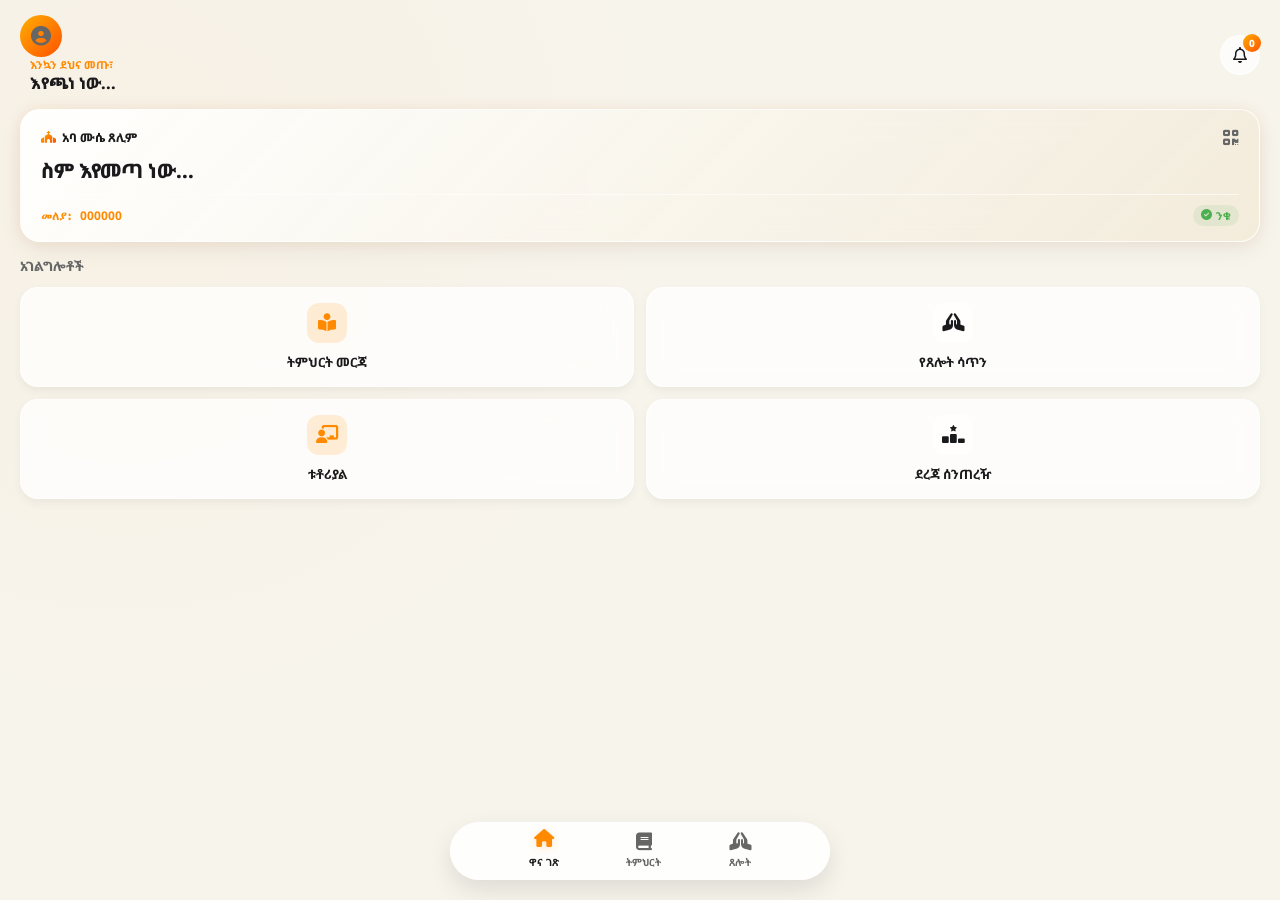
==== commit dd6a9820: "Update index.html" ====
--- a/index.html
+++ b/index.html
@@ -3,15 +3,12 @@
 <head>
     <meta charset="UTF-8">
     <meta name="viewport" content="width=device-width, initial-scale=1.0, maximum-scale=1.0, user-scalable=no, viewport-fit=cover">
-    <meta name="theme-color" content="#f2ebd9">
-    <meta name="description" content="የአባ ሙሴ ጸሊም የተማሪዎች ህብረት ይፋዊ የዲጂታል መተግበሪያ።">
-    <meta name="author" content="Abba Muse Tselim Union">
-    
+    <meta name="theme-color" content="#f9f6f0">
     <title>አባ ሙሴ ጸሊም የተማሪዎች ህብረት</title>
     
     <link rel="preconnect" href="https://fonts.googleapis.com">
     <link rel="preconnect" href="https://fonts.gstatic.com" crossorigin>
-    <link href="https://fonts.googleapis.com/css2?family=Noto+Sans+Ethiopic:wght@300;400;500;600;700;800&display=swap" rel="stylesheet">
+    <link href="https://fonts.googleapis.com/css2?family=Noto+Sans+Ethiopic:wght@400;600;700;800&display=swap" rel="stylesheet">
     <link rel="stylesheet" href="https://cdnjs.cloudflare.com/ajax/libs/font-awesome/6.4.0/css/all.min.css">
     
     <script src="https://telegram.org/js/telegram-web-app.js"></script>
@@ -26,7 +23,7 @@
                 <div class="user-profile-section">
                     <div class="profile-image-container">
                         <i class="fa-solid fa-circle-user placeholder-avatar"></i>
-                        <img src="" id="user-profile-image" alt="የተጠቃሚ ምስል" class="hidden-element">
+                        <img src="" id="user-profile-image" alt="ምስል" class="hidden-element">
                     </div>
                     <div class="user-greeting-info">
                         <span class="greeting-time" id="time-based-greeting">እንኳን ደህና መጡ፣</span>
@@ -39,29 +36,23 @@
                 </button>
             </header>
 
+            <!-- 🌟 የተጨመቀ (Compact) ፕሪሚየም ካርድ 🌟 -->
             <article class="membership-card-container">
-                <div class="brand-card">
-                    <div class="card-header-row">
+                <div class="brand-card compact-card">
+                    <div class="card-top-row">
                         <div class="organization-branding">
-                            <i class="fa-solid fa-church brand-icon"></i>
-                            <span class="brand-title">አባ ሙሴ ጸሊም</span>
+                            <i class="fa-solid fa-church brand-icon"></i> <span>አባ ሙሴ ጸሊም</span>
                         </div>
                         <div class="verification-icon"><i class="fa-solid fa-qrcode"></i></div>
                     </div>
-                    <div class="card-details-row">
+                    
+                    <div class="card-middle-row">
                         <h2 class="member-name-display" id="card-member-name">ስም እየመጣ ነው...</h2>
-                        <div class="member-id-display">
-                            <span class="id-label">መለያ ቁጥር:</span>
-                            <span class="id-value" id="card-member-id">000000</span>
-                        </div>
-                    </div>
-                    <div class="card-footer-row">
-                        <div class="membership-status active-status">
-                            <i class="fa-solid fa-circle-check"></i><span>ንቁ አባል</span>
-                        </div>
-                        <div class="membership-tier">
-                            <i class="fa-solid fa-cross"></i><span>ተማሪ</span>
-                        </div>
+                    </div>
+
+                    <div class="card-bottom-row">
+                        <div class="member-id-display">መለያ: <span id="card-member-id">000000</span></div>
+                        <div class="active-status"><i class="fa-solid fa-circle-check"></i> ንቁ</div>
                     </div>
                 </div>
             </article>
@@ -74,14 +65,14 @@
             </div>
 
             <nav class="services-grid-navigation">
-                <h3 class="section-heading">ዋና አገልግሎቶች</h3>
+                <h3 class="section-heading">አገልግሎቶች</h3>
                 <div class="grid-layout">
                     <button class="grid-card-item" onclick="appNavigation.openScreen('screen-library')">
                         <div class="card-icon-wrapper theme-orange"><i class="fa-solid fa-book-open-reader"></i></div>
                         <span class="card-title">ትምህርት መርጃ</span>
                     </button>
                     <button class="grid-card-item" onclick="appNavigation.openScreen('screen-prayer')">
-                        <div class="card-icon-wrapper theme-black"><i class="fa-solid fa-hands-praying"></i></div>
+                        <div class="card-icon-wrapper theme-base"><i class="fa-solid fa-hands-praying"></i></div>
                         <span class="card-title">የጸሎት ሳጥን</span>
                     </button>
                     <button class="grid-card-item" onclick="appNavigation.openScreen('screen-tutoring')">
@@ -89,7 +80,7 @@
                         <span class="card-title">ቱቶሪያል</span>
                     </button>
                     <button class="grid-card-item" onclick="tg.showAlert('በቅርቡ የሚከፈት ይሆናል!')">
-                        <div class="card-icon-wrapper theme-black"><i class="fa-solid fa-ranking-star"></i></div>
+                        <div class="card-icon-wrapper theme-base"><i class="fa-solid fa-ranking-star"></i></div>
                         <span class="card-title">ደረጃ ሰንጠረዥ</span>
                     </button>
                 </div>
@@ -105,14 +96,12 @@
             </header>
             <div class="screen-content-scrollable">
                 <div class="filter-tabs-container">
-                    <button class="filter-tab active-tab">9ኛ ክፍል</button>
+                    <button class="filter-tab active-tab">9ኛ</button>
                     <button class="filter-tab">10ኛ</button>
                     <button class="filter-tab">11ኛ</button>
                     <button class="filter-tab">12ኛ</button>
                 </div>
-                <div class="document-list-container" id="student-docs-list">
-                    <!-- Documents load here -->
-                </div>
+                <div class="document-list-container" id="student-docs-list"></div>
             </div>
         </section>
 
@@ -122,7 +111,7 @@
                 <button class="back-navigation" onclick="appNavigation.goBack()"><i class="fa-solid fa-arrow-left"></i></button>
                 <h2 class="sub-screen-title">የምስጢር ሳጥን</h2>
             </header>
-            <div class="screen-content-scrollable centered-content">
+            <div class="screen-content-scrollable">
                 <div class="confidentiality-notice">
                     <i class="fa-solid fa-shield-halved notice-icon"></i>
                     <p class="notice-text">ይህ መረጃ በሚስጥር የተጠበቀ ነው። የሚደርሰው ለአስተዳዳሪዎች ብቻ ነው።</p>
@@ -137,9 +126,9 @@
                     </div>
                     <div class="form-group">
                         <label class="form-label">መልእክት</label>
-                        <textarea id="secret-message" class="form-textarea" rows="6" placeholder="የልብዎን ሀሳብ ያካፍሉን..." required></textarea>
-                    </div>
-                    <button type="submit" class="primary-action-button"><i class="fa-solid fa-paper-plane"></i> ላክ</button>
+                        <textarea id="secret-message" class="form-textarea" rows="5" placeholder="የልብዎን ሀሳብ ያካፍሉን..." required></textarea>
+                    </div>
+                    <button type="submit" class="primary-action-button">ላክ</button>
                 </form>
             </div>
         </section>
@@ -164,7 +153,7 @@
                         <label class="form-label">የሚከብድዎት ርዕስ</label>
                         <input type="text" id="specific-topic" class="form-input" required>
                     </div>
-                    <button type="submit" class="primary-action-button"><i class="fa-solid fa-check"></i> አስገባ</button>
+                    <button type="submit" class="primary-action-button">አስገባ</button>
                 </form>
             </div>
         </section>
@@ -175,71 +164,62 @@
                 <button class="back-navigation" onclick="appNavigation.goBack()"><i class="fa-solid fa-arrow-left"></i></button>
                 <h2 class="sub-screen-title">ማሳወቂያዎች</h2>
             </header>
-            <div class="screen-content-scrollable">
-                <div class="notification-list" id="user-notifications-list"></div>
-            </div>
+            <div class="screen-content-scrollable" id="user-notifications-list"></div>
         </section>
 
         <!-- Admin Panel -->
-        <section id="screen-admin" class="app-screen hidden-screen admin-theme">
-            <header class="sub-screen-header admin-header">
+        <section id="screen-admin" class="app-screen hidden-screen">
+            <header class="sub-screen-header">
                 <button class="back-navigation" onclick="appNavigation.goBack()"><i class="fa-solid fa-arrow-left"></i></button>
                 <h2 class="sub-screen-title">አስተዳዳሪ ክፍል</h2>
             </header>
             <div class="screen-content-scrollable">
                 <div class="admin-tabs">
-                    <button class="admin-tab active-tab" onclick="adminPanel.switchTab('upload')">ፋይል ጫን</button>
+                    <button class="admin-tab active-tab" onclick="adminPanel.switchTab('upload')">ጫን</button>
                     <button class="admin-tab" onclick="adminPanel.switchTab('messages')">መልእክቶች</button>
                     <button class="admin-tab" onclick="adminPanel.switchTab('broadcast')">ማሳወቂያ</button>
                 </div>
-
-                <!-- Admin Upload Form (File Manager) -->
+                <!-- Upload Form -->
                 <div id="admin-tab-upload" class="admin-tab-content active-content">
                     <form id="admin-upload-form" class="standard-form">
                         <div class="form-group">
-                            <label class="form-label">የፋይሉ ርዕስ (ስም)</label>
+                            <label class="form-label">የፋይሉ ርዕስ</label>
                             <input type="text" id="doc-title" class="form-input" required>
                         </div>
                         <div class="form-group">
-                            <label class="form-label">የክፍል ደረጃ</label>
+                            <label class="form-label">ክፍል</label>
                             <select id="doc-grade" class="form-select">
-                                <option value="9">9ኛ ክፍል</option>
-                                <option value="10">10ኛ ክፍል</option>
-                                <option value="11">11ኛ ክፍል</option>
-                                <option value="12">12ኛ ክፍል</option>
+                                <option value="9">9ኛ</option><option value="10">10ኛ</option>
+                                <option value="11">11ኛ</option><option value="12">12ኛ</option>
                             </select>
                         </div>
                         <div class="form-group">
-                            <label class="form-label">ፋይሉን ከስልክዎ ይምረጡ (PDF)</label>
+                            <label class="form-label">ፋይል</label>
                             <input type="file" id="doc-file" class="form-input" accept=".pdf, .doc, .docx" required>
                         </div>
-                        <button type="submit" class="primary-action-button"><i class="fa-solid fa-upload"></i> አትም (Publish)</button>
+                        <button type="submit" class="primary-action-button">አትም (Publish)</button>
                     </form>
                 </div>
-
-                <!-- Admin Messages -->
-                <div id="admin-tab-messages" class="admin-tab-content hidden-element">
-                    <div class="message-list" id="admin-inbox-list"></div>
-                </div>
-
-                <!-- Admin Broadcast -->
+                <!-- Messages -->
+                <div id="admin-tab-messages" class="admin-tab-content hidden-element" id="admin-inbox-list"></div>
+                <!-- Broadcast -->
                 <div id="admin-tab-broadcast" class="admin-tab-content hidden-element">
                     <form id="admin-broadcast-form" class="standard-form">
                         <div class="form-group">
-                            <label class="form-label">የማሳወቂያ ርዕስ</label>
+                            <label class="form-label">ርዕስ</label>
                             <input type="text" id="broadcast-title" class="form-input" required>
                         </div>
                         <div class="form-group">
                             <label class="form-label">መልእክቱ</label>
                             <textarea id="broadcast-message" class="form-textarea" rows="4" required></textarea>
                         </div>
-                        <button type="submit" class="primary-action-button"><i class="fa-solid fa-bullhorn"></i> ለሁሉም ላክ</button>
+                        <button type="submit" class="primary-action-button">ለሁሉም ላክ</button>
                     </form>
                 </div>
             </div>
         </section>
 
-        <!-- Bottom Navigation Bar -->
+        <!-- Floating Bottom Navigation Bar -->
         <nav class="bottom-navigation-bar">
             <button class="nav-button active-nav-item" onclick="appNavigation.switchTab('screen-dashboard')">
                 <i class="fa-solid fa-house"></i><span>ዋና ገጽ</span>
@@ -251,8 +231,7 @@
                 <i class="fa-solid fa-hands-praying"></i><span>ጸሎት</span>
             </button>
         </nav>
-
     </main>
     <script src="script.js"></script>
 </body>
-                                    </html>
+                                                         </html>
--- a/style.css
+++ b/style.css
@@ -1,186 +1,160 @@
 /* ==========================================================================
-   የአባ ሙሴ ጸሊም - Cream & Black Brand Theme
+   የአባ ሙሴ ጸሊም - PREMIUM ADAPTIVE GLASSMORPHISM (Light & Dark)
    ========================================================================== */
 
+/* 1. LIGHT MODE VARIABLES (Premium Frosted White Glass) */
 :root {
-    /* የሎጎ ቀለማት */
-    --brand-cream: #f2ebd9;        /* ክሬም ባክግራውንድ */
-    --brand-orange: #f37021;       /* ብርቱካናማ */
-    --brand-black: #231f20;        /* ጥቁር */
+    --accent-primary: #FF8A00;
+    --accent-glow: rgba(255, 138, 0, 0.2);
+    --accent-gradient: linear-gradient(135deg, #FFAE00 0%, #FF5200 100%);
     
-    /* አጠቃላይ አጠቃቀም */
-    --bg-color: var(--brand-cream);
-    --surface-color: #ffffff;      /* ለካርዶች ነጭ */
-    --text-primary: var(--brand-black);
-    --text-secondary: #555555;
-    --border-color: rgba(35, 31, 32, 0.15);
+    --bg-base: #f7f4ec; /* Logo Cream */
+    --bg-surface: #ffffff;
     
-    --shadow-soft: 0 4px 15px rgba(0, 0, 0, 0.05);
-    --shadow-card: 0 8px 25px rgba(243, 112, 33, 0.15);
+    --glass-bg: rgba(255, 255, 255, 0.75);
+    --glass-border: rgba(255, 255, 255, 0.6);
+    --glass-highlight: rgba(255, 255, 255, 1);
     
-    --border-radius-lg: 20px;
-    --border-radius-md: 16px;
-    --border-radius-sm: 10px;
+    --text-main: #1a1a1c;
+    --text-muted: #666666;
+    
+    --card-bg: linear-gradient(135deg, rgba(255,255,255,0.95) 0%, rgba(242,235,217,0.9) 100%);
+    --card-shadow: 0 8px 25px rgba(0,0,0,0.06), 0 0 15px rgba(255,138,0,0.1);
+    --card-border: 1px solid rgba(255,255,255,0.8);
+    --nav-bg: rgba(255, 255, 255, 0.85);
 }
 
-* {
-    margin: 0; padding: 0;
-    box-sizing: border-box;
-    font-family: 'Noto Sans Ethiopic', sans-serif;
-    -webkit-tap-highlight-color: transparent;
+/* 2. DARK MODE VARIABLES (Midnight Gold Glass) */
+@media (prefers-color-scheme: dark) {
+    :root {
+        --accent-glow: rgba(255, 138, 0, 0.4);
+        
+        --bg-base: #09090b;
+        --bg-surface: #121217;
+        
+        --glass-bg: rgba(255, 255, 255, 0.04);
+        --glass-border: rgba(255, 255, 255, 0.08);
+        --glass-highlight: rgba(255, 255, 255, 0.12);
+        
+        --text-main: #ffffff;
+        --text-muted: #a1a1aa;
+        
+        --card-bg: linear-gradient(135deg, rgba(30,30,35,0.8) 0%, rgba(15,15,18,0.9) 100%);
+        --card-shadow: inset 0 1px 1px rgba(255,255,255,0.1), 0 15px 35px rgba(0,0,0,0.5), 0 0 20px rgba(255,138,0,0.1);
+        --card-border: 1px solid rgba(255,255,255,0.1);
+        --nav-bg: rgba(20, 20, 24, 0.85);
+    }
 }
 
+* { margin: 0; padding: 0; box-sizing: border-box; font-family: 'Noto Sans Ethiopic', sans-serif; -webkit-tap-highlight-color: transparent; }
 body {
-    background-color: var(--bg-color);
-    color: var(--text-primary);
-    overflow: hidden;
-    font-size: 15px;
+    background-color: var(--bg-base); color: var(--text-main);
+    overflow: hidden; font-size: 14px;
+    background-image: radial-gradient(circle at 10% 20%, rgba(255,138,0,0.03) 0%, transparent 40%);
 }
+::-webkit-scrollbar { display: none; }
 
-.app-container {
-    width: 100vw; height: 100vh; height: 100dvh;
-    position: relative; display: flex; flex-direction: column;
-}
-
-.app-screen {
-    position: absolute; top: 0; left: 0;
-    width: 100%; height: 100%;
-    display: flex; flex-direction: column;
-    background-color: var(--bg-color);
-    transition: transform 0.3s ease, opacity 0.3s ease;
-    z-index: 1;
-}
-
-.active-screen { transform: translateX(0); opacity: 1; z-index: 5; }
-.hidden-screen { transform: translateX(100%); opacity: 0; pointer-events: none; }
+.app-container { width: 100vw; height: 100vh; height: 100dvh; position: relative; display: flex; flex-direction: column; }
+.app-screen { position: absolute; top: 0; left: 0; width: 100%; height: 100%; display: flex; flex-direction: column; background: transparent; transition: all 0.4s ease; z-index: 1; }
+.active-screen { transform: scale(1); opacity: 1; z-index: 5; }
+.hidden-screen { transform: scale(0.96); opacity: 0; pointer-events: none; }
 
 /* Header */
 .dashboard-header, .sub-screen-header {
     display: flex; justify-content: space-between; align-items: center;
-    padding: 20px; padding-top: max(20px, env(safe-area-inset-top));
-    background-color: var(--bg-color);
+    padding: 15px 20px; padding-top: max(15px, env(safe-area-inset-top)); z-index: 10;
 }
-.sub-screen-header { border-bottom: 1px solid var(--border-color); }
-
 .profile-image-container {
-    width: 45px; height: 45px; border-radius: 50%;
-    background: var(--brand-black); color: var(--brand-orange);
-    display: flex; align-items: center; justify-content: center;
-    font-size: 24px; overflow: hidden; border: 2px solid var(--brand-orange);
+    width: 42px; height: 42px; border-radius: 50%; display: flex; align-items: center; justify-content: center;
+    border: 2px solid transparent; background-clip: padding-box; position: relative; font-size: 20px; color: var(--text-muted);
 }
+.profile-image-container::before { content: ''; position: absolute; top: -2px; left: -2px; right: -2px; bottom: -2px; background: var(--accent-gradient); z-index: -1; border-radius: 50%; }
 .profile-image-container img { width: 100%; height: 100%; object-fit: cover; }
-.user-greeting-info { display: flex; flex-direction: column; margin-left: 10px;}
-.greeting-time { font-size: 12px; color: var(--text-secondary); }
-.user-full-name { font-size: 16px; font-weight: 700; color: var(--brand-black); }
+.user-greeting-info { display: flex; flex-direction: column; margin-left: 10px; }
+.greeting-time { font-size: 11px; color: var(--accent-primary); font-weight: 700; text-transform: uppercase; }
+.user-full-name { font-size: 16px; font-weight: 800; }
 
 .notification-trigger, .back-navigation {
-    background: var(--surface-color); border: 1px solid var(--border-color);
-    width: 40px; height: 40px; border-radius: 50%;
-    display: flex; align-items: center; justify-content: center;
-    font-size: 18px; color: var(--brand-black); position: relative;
-    cursor: pointer;
+    background: var(--glass-bg); backdrop-filter: blur(10px); -webkit-backdrop-filter: blur(10px);
+    border: 1px solid var(--glass-border); width: 40px; height: 40px; border-radius: 50%;
+    display: flex; align-items: center; justify-content: center; font-size: 16px; color: var(--text-main); cursor: pointer; position: relative;
 }
 .notification-badge {
-    position: absolute; top: -2px; right: -2px;
-    background-color: var(--brand-orange); color: white;
-    font-size: 10px; font-weight: bold; min-width: 18px; height: 18px;
-    border-radius: 9px; display: flex; align-items: center; justify-content: center;
+    position: absolute; top: -2px; right: -2px; background: var(--accent-gradient); color: #fff;
+    font-size: 10px; font-weight: 800; min-width: 18px; height: 18px; border-radius: 9px; display: flex; align-items: center; justify-content: center;
 }
 
-/* ፕሪሚየም ክሬም እና ጥቁር ዲጂታል ካርድ */
-.membership-card-container { padding: 0 20px; margin-bottom: 20px; }
-.brand-card {
-    background: var(--surface-color);
-    border: 2px solid var(--brand-black);
-    border-radius: var(--border-radius-lg);
-    padding: 20px; color: var(--brand-black);
-    box-shadow: var(--shadow-card);
-    position: relative; overflow: hidden;
+/* 🌟 COMPACT ID CARD (አነስተኛ እና የተጨመቀ መታወቂያ) 🌟 */
+.membership-card-container { padding: 0 20px; margin-bottom: 15px; }
+.compact-card {
+    background: var(--card-bg); border: var(--card-border); border-radius: 20px;
+    padding: 15px 20px; box-shadow: var(--card-shadow);
+    backdrop-filter: blur(20px); -webkit-backdrop-filter: blur(20px); position: relative; overflow: hidden;
 }
-.brand-card::after {
-    content: ''; position: absolute; top: -30px; right: -30px;
-    width: 120px; height: 120px;
-    background: rgba(243, 112, 33, 0.1); border-radius: 50%;
+.card-top-row { display: flex; justify-content: space-between; align-items: center; margin-bottom: 8px; }
+.organization-branding { font-size: 12px; font-weight: 800; display: flex; align-items: center; gap: 6px; }
+.brand-icon { background: var(--accent-gradient); -webkit-background-clip: text; -webkit-text-fill-color: transparent; }
+.verification-icon { color: var(--text-muted); font-size: 18px; }
+
+.card-middle-row { margin-bottom: 10px; }
+.member-name-display { font-size: 20px; font-weight: 800; }
+
+.card-bottom-row { display: flex; justify-content: space-between; align-items: center; border-top: 1px solid var(--glass-border); padding-top: 10px; }
+.member-id-display { font-size: 12px; font-family: monospace; font-weight: 700; color: var(--accent-primary); }
+.active-status { font-size: 11px; font-weight: 700; color: #4caf50; display: flex; align-items: center; gap: 4px; background: rgba(76,175,80,0.1); padding: 3px 8px; border-radius: 12px;}
+
+/* Services Grid (Compact Gap) */
+.services-grid-navigation { padding: 0 20px; flex: 1; overflow-y: auto; }
+.section-heading { font-size: 13px; font-weight: 800; color: var(--text-muted); margin-bottom: 12px; text-transform: uppercase; }
+.grid-layout { display: grid; grid-template-columns: repeat(2, 1fr); gap: 12px; }
+.grid-card-item {
+    background: var(--glass-bg); backdrop-filter: blur(12px); -webkit-backdrop-filter: blur(12px);
+    border: 1px solid var(--glass-border); border-radius: 18px; padding: 15px 10px;
+    display: flex; flex-direction: column; align-items: center; gap: 10px; box-shadow: 0 4px 10px rgba(0,0,0,0.05); cursor: pointer; transition: 0.2s;
 }
-.card-header-row { display: flex; justify-content: space-between; margin-bottom: 20px; }
-.organization-branding { display: flex; align-items: center; gap: 8px; font-weight: 700; }
-.brand-icon { color: var(--brand-orange); font-size: 20px; }
-.verification-icon { color: var(--brand-orange); font-size: 24px; }
-.member-name-display { font-size: 20px; font-weight: 800; margin-bottom: 5px; }
-.member-id-display { font-size: 13px; color: var(--text-secondary); font-weight: 600; }
-.card-footer-row {
-    display: flex; justify-content: space-between; border-top: 1px solid var(--border-color);
-    padding-top: 15px; margin-top: 15px; font-size: 12px; font-weight: 700;
+.grid-card-item:active { transform: scale(0.95); background: var(--glass-highlight); }
+.card-icon-wrapper { width: 40px; height: 40px; border-radius: 12px; display: flex; align-items: center; justify-content: center; font-size: 18px; }
+.theme-orange { background: rgba(255,138,0,0.15); color: #FF8A00; }
+.theme-base { background: var(--glass-border); color: var(--text-main); }
+.card-title { font-size: 13px; font-weight: 700; color: var(--text-main); }
+
+/* Floating Bottom Navigation */
+.bottom-navigation-bar {
+    position: absolute; bottom: 20px; left: 50%; transform: translateX(-50%); width: 85%; max-width: 380px;
+    background: var(--nav-bg); backdrop-filter: blur(25px); -webkit-backdrop-filter: blur(25px);
+    border: 1px solid var(--glass-border); display: flex; justify-content: space-evenly; padding: 10px;
+    border-radius: 30px; box-shadow: 0 10px 25px rgba(0,0,0,0.1); z-index: 100;
 }
-.active-status i { color: #4caf50; margin-right: 5px; }
-.membership-tier i { color: var(--brand-orange); margin-right: 5px; }
+.nav-button { background: transparent; border: none; display: flex; flex-direction: column; align-items: center; gap: 4px; color: var(--text-muted); font-size: 10px; font-weight: 700; cursor: pointer; }
+.nav-button i { font-size: 18px; transition: 0.3s; }
+.active-nav-item { color: var(--text-main); }
+.active-nav-item i { transform: translateY(-3px); color: var(--accent-primary); filter: drop-shadow(0 2px 5px var(--accent-glow)); }
+.bottom-spacing { height: 100px; }
 
-/* Services Grid & Forms */
-.services-grid-navigation { padding: 0 20px; flex: 1; overflow-y: auto; }
-.section-heading { font-size: 16px; margin-bottom: 15px; color: var(--brand-black); }
-.grid-layout { display: grid; grid-template-columns: repeat(2, 1fr); gap: 15px; }
-.grid-card-item {
-    background: var(--surface-color); border: 1px solid var(--border-color);
-    border-radius: var(--border-radius-md); padding: 20px 10px;
-    display: flex; flex-direction: column; align-items: center; gap: 12px;
-    box-shadow: var(--shadow-soft); cursor: pointer;
+/* Forms & Sub-screens */
+.sub-screen-title { font-size: 16px; font-weight: 800; flex: 1; text-align: center; margin-right: 40px; }
+.screen-content-scrollable { flex: 1; overflow-y: auto; padding: 0 20px 20px; }
+.standard-form { background: var(--glass-bg); backdrop-filter: blur(12px); border: 1px solid var(--glass-border); padding: 20px; border-radius: 20px; }
+.form-group { margin-bottom: 15px; }
+.form-label { display: block; font-size: 12px; font-weight: 700; margin-bottom: 8px; color: var(--text-muted); }
+.form-input, .form-select, .form-textarea {
+    width: 100%; background: var(--bg-base); border: 1px solid var(--glass-border); padding: 12px; border-radius: 12px; font-size: 14px; color: var(--text-main);
 }
-.card-icon-wrapper { width: 45px; height: 45px; border-radius: 12px; display: flex; align-items: center; justify-content: center; font-size: 20px; }
-.theme-orange { background: rgba(243, 112, 33, 0.1); color: var(--brand-orange); }
-.theme-black { background: rgba(35, 31, 32, 0.05); color: var(--brand-black); }
-.card-title { font-size: 13px; font-weight: 700; color: var(--brand-black); }
-
-/* Forms */
-.screen-content-scrollable { flex: 1; overflow-y: auto; padding: 20px; }
-.standard-form { background: var(--surface-color); padding: 20px; border-radius: var(--border-radius-md); border: 1px solid var(--border-color); }
-.form-group { margin-bottom: 15px; }
-.form-label { display: block; font-size: 13px; font-weight: 700; margin-bottom: 8px; color: var(--brand-black); }
-.form-input, .form-select, .form-textarea {
-    width: 100%; background: var(--bg-color); border: 1px solid var(--border-color);
-    padding: 12px; border-radius: var(--border-radius-sm); font-size: 14px;
-}
+.form-input:focus, .form-select:focus, .form-textarea:focus { outline: none; border-color: var(--accent-primary); }
 .primary-action-button {
-    width: 100%; background: var(--brand-orange); color: white; border: none;
-    padding: 15px; border-radius: var(--border-radius-sm); font-size: 16px; font-weight: 700;
-    cursor: pointer; margin-top: 10px; display: flex; justify-content: center; gap: 10px;
-}
-.admin-panel-btn {
-    width: 100%; background: var(--brand-black); color: var(--brand-cream);
-    border: none; padding: 12px; border-radius: var(--border-radius-sm); font-weight: bold; cursor: pointer;
+    width: 100%; background: var(--accent-gradient); color: #fff; border: none; padding: 14px; border-radius: 12px; font-size: 15px; font-weight: 800; cursor: pointer;
+    box-shadow: 0 5px 15px var(--accent-glow); margin-top: 10px;
 }
 
-/* የተስተካከለ የታችኛው ማውጫ (Bottom Navigation) - ሰፊ ክፍተት */
-.bottom-navigation-bar {
-    position: absolute; bottom: 0; left: 0; width: 100%;
-    background: var(--surface-color);
-    display: flex; justify-content: space-evenly; /* ይበልጥ ክፍተት እንዲኖረው */
-    padding: 15px 10px; padding-bottom: max(15px, env(safe-area-inset-bottom));
-    box-shadow: 0 -5px 20px rgba(0,0,0,0.08);
-    border-top-left-radius: 20px; border-top-right-radius: 20px;
-    z-index: 100; border-top: 1px solid var(--border-color);
-}
-.nav-button {
-    background: none; border: none; display: flex; flex-direction: column;
-    align-items: center; gap: 6px; color: var(--text-secondary);
-    font-size: 12px; font-weight: 700; width: 70px; cursor: pointer;
-}
-.nav-button i { font-size: 22px; } /* አይኮኖቹ ጎላ እንዲሉ */
-.active-nav-item { color: var(--brand-orange); }
+/* Admin Tabs & Lists */
+.admin-tabs { display: flex; background: var(--glass-bg); border-radius: 12px; margin-bottom: 20px; padding: 4px; border: 1px solid var(--glass-border); }
+.admin-tab { flex: 1; padding: 10px; border: none; background: transparent; font-weight: 700; color: var(--text-muted); border-radius: 8px; }
+.admin-tab.active-tab { background: var(--bg-surface); color: var(--text-main); box-shadow: 0 2px 8px rgba(0,0,0,0.1); }
+.admin-panel-btn { width: 100%; background: var(--glass-bg); color: var(--accent-primary); border: 1px solid var(--accent-glow); padding: 12px; border-radius: 12px; font-weight: 700; cursor: pointer; backdrop-filter: blur(10px); }
 
-.bottom-spacing { height: 110px; } /* ከታች ያለው ማውጫ ጽሁፍ እንዳይጋርድ ክፍተቱ ሰፋ ተደርጓል */
-
-/* Admin Tabs */
-.admin-tabs { display: flex; background: var(--surface-color); border-radius: var(--border-radius-sm); margin-bottom: 20px; border: 1px solid var(--border-color); overflow: hidden; }
-.admin-tab { flex: 1; padding: 12px; border: none; background: none; font-weight: 700; cursor: pointer; color: var(--text-secondary); }
-.admin-tab.active-tab { background: var(--brand-orange); color: white; }
-
+.filter-tabs-container { display: flex; gap: 8px; margin-bottom: 15px; overflow-x: auto; padding-bottom: 5px; }
+.filter-tab { padding: 8px 16px; border: 1px solid var(--glass-border); background: var(--glass-bg); border-radius: 20px; font-weight: 700; color: var(--text-muted); }
+.filter-tab.active-tab { background: var(--text-main); color: var(--bg-base); }
+.document-item, .confidentiality-notice { display: flex; align-items: center; background: var(--glass-bg); padding: 15px; border-radius: 16px; margin-bottom: 10px; border: 1px solid var(--glass-border); }
+.document-icon { font-size: 24px; color: var(--accent-primary); margin-right: 12px; }
 .hidden-element { display: none !important; }
-
-/* Documents */
-.filter-tabs-container { display: flex; gap: 10px; margin-bottom: 15px; overflow-x: auto; padding-bottom: 5px; }
-.filter-tab { padding: 8px 16px; border: 1px solid var(--border-color); background: var(--surface-color); border-radius: 20px; white-space: nowrap; font-weight: 700; color: var(--brand-black); }
-.filter-tab.active-tab { background: var(--brand-black); color: white; }
-.document-item { display: flex; align-items: center; background: var(--surface-color); padding: 15px; border-radius: var(--border-radius-sm); margin-bottom: 10px; border: 1px solid var(--border-color); }
-.document-icon { font-size: 24px; color: var(--brand-orange); margin-right: 15px; }
-.document-title { font-size: 14px; font-weight: 700; color: var(--brand-black); }
-.document-meta { font-size: 11px; color: var(--text-secondary); }
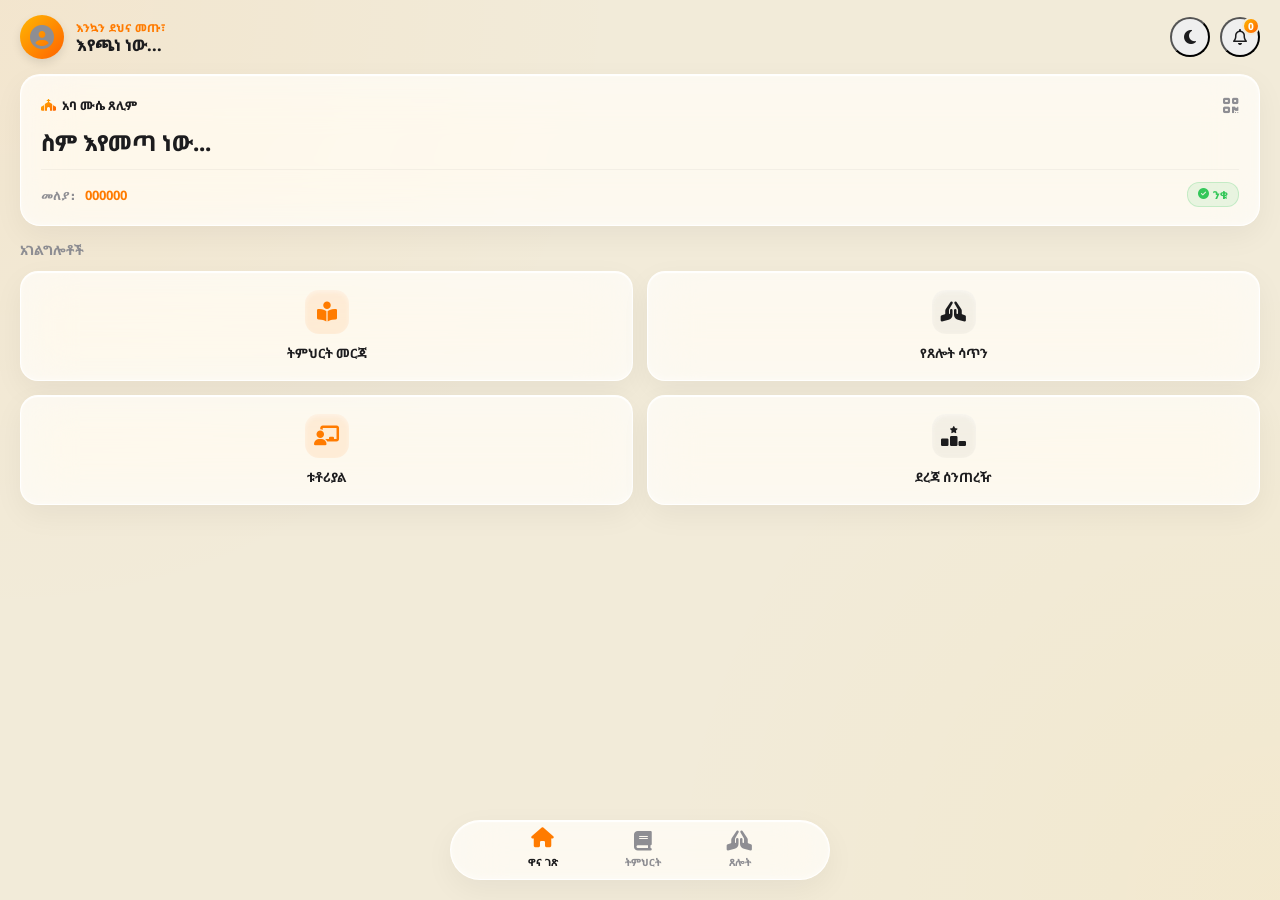
==== commit 52acc14b: "Enhance HTML structure with glossy effects" ====
--- a/index.html
+++ b/index.html
@@ -3,7 +3,6 @@
 <head>
     <meta charset="UTF-8">
     <meta name="viewport" content="width=device-width, initial-scale=1.0, maximum-scale=1.0, user-scalable=no, viewport-fit=cover">
-    <meta name="theme-color" content="#f9f6f0">
     <title>አባ ሙሴ ጸሊም የተማሪዎች ህብረት</title>
     
     <link rel="preconnect" href="https://fonts.googleapis.com">
@@ -19,7 +18,10 @@
 
         <!-- ዋና ማሳያ (Dashboard) -->
         <section id="screen-dashboard" class="app-screen active-screen" role="main">
+            
+            <!-- 🌟 የተስተካከለ ራስጌ (Header) 🌟 -->
             <header class="dashboard-header">
+                <!-- ፎቶ እና ስም በትክክል ጎን ለጎን -->
                 <div class="user-profile-section">
                     <div class="profile-image-container">
                         <i class="fa-solid fa-circle-user placeholder-avatar"></i>
@@ -30,26 +32,30 @@
                         <h1 class="user-full-name" id="display-user-name">እየጫነ ነው...</h1>
                     </div>
                 </div>
-                <button class="notification-trigger" onclick="appNavigation.openScreen('screen-notifications')">
-                    <i class="fa-regular fa-bell"></i>
-                    <span class="notification-badge" id="unread-notifications-count">0</span>
-                </button>
-            </header>
-
-            <!-- 🌟 የተጨመቀ (Compact) ፕሪሚየም ካርድ 🌟 -->
+                
+                <!-- ዳርክ ሞድ እና ማሳወቂያ -->
+                <div class="header-action-buttons">
+                    <button id="theme-toggle-btn" class="glass-btn action-btn">
+                        <i class="fa-solid fa-moon"></i>
+                    </button>
+                    <button class="glass-btn action-btn notification-trigger" onclick="appNavigation.openScreen('screen-notifications')">
+                        <i class="fa-regular fa-bell"></i>
+                        <span class="notification-badge" id="unread-notifications-count">0</span>
+                    </button>
+                </div>
+            </header>
+
             <article class="membership-card-container">
-                <div class="brand-card compact-card">
+                <div class="brand-card compact-card glossy-effect">
                     <div class="card-top-row">
                         <div class="organization-branding">
                             <i class="fa-solid fa-church brand-icon"></i> <span>አባ ሙሴ ጸሊም</span>
                         </div>
                         <div class="verification-icon"><i class="fa-solid fa-qrcode"></i></div>
                     </div>
-                    
                     <div class="card-middle-row">
                         <h2 class="member-name-display" id="card-member-name">ስም እየመጣ ነው...</h2>
                     </div>
-
                     <div class="card-bottom-row">
                         <div class="member-id-display">መለያ: <span id="card-member-id">000000</span></div>
                         <div class="active-status"><i class="fa-solid fa-circle-check"></i> ንቁ</div>
@@ -59,7 +65,7 @@
 
             <!-- Admin Access -->
             <div id="admin-access-container" class="hidden-element" style="padding: 0 20px; margin-bottom: 15px;">
-                <button class="admin-panel-btn" onclick="appNavigation.openScreen('screen-admin')">
+                <button class="admin-panel-btn glossy-effect" onclick="appNavigation.openScreen('screen-admin')">
                     <i class="fa-solid fa-user-shield"></i> ወደ አስተዳዳሪ (Admin) ገጽ ግባ
                 </button>
             </div>
@@ -67,19 +73,19 @@
             <nav class="services-grid-navigation">
                 <h3 class="section-heading">አገልግሎቶች</h3>
                 <div class="grid-layout">
-                    <button class="grid-card-item" onclick="appNavigation.openScreen('screen-library')">
+                    <button class="grid-card-item glossy-effect" onclick="appNavigation.openScreen('screen-library')">
                         <div class="card-icon-wrapper theme-orange"><i class="fa-solid fa-book-open-reader"></i></div>
                         <span class="card-title">ትምህርት መርጃ</span>
                     </button>
-                    <button class="grid-card-item" onclick="appNavigation.openScreen('screen-prayer')">
+                    <button class="grid-card-item glossy-effect" onclick="appNavigation.openScreen('screen-prayer')">
                         <div class="card-icon-wrapper theme-base"><i class="fa-solid fa-hands-praying"></i></div>
                         <span class="card-title">የጸሎት ሳጥን</span>
                     </button>
-                    <button class="grid-card-item" onclick="appNavigation.openScreen('screen-tutoring')">
+                    <button class="grid-card-item glossy-effect" onclick="appNavigation.openScreen('screen-tutoring')">
                         <div class="card-icon-wrapper theme-orange"><i class="fa-solid fa-chalkboard-user"></i></div>
                         <span class="card-title">ቱቶሪያል</span>
                     </button>
-                    <button class="grid-card-item" onclick="tg.showAlert('በቅርቡ የሚከፈት ይሆናል!')">
+                    <button class="grid-card-item glossy-effect" onclick="tg.showAlert('በቅርቡ የሚከፈት ይሆናል!')">
                         <div class="card-icon-wrapper theme-base"><i class="fa-solid fa-ranking-star"></i></div>
                         <span class="card-title">ደረጃ ሰንጠረዥ</span>
                     </button>
@@ -88,18 +94,19 @@
             <div class="bottom-spacing"></div>
         </section>
 
-        <!-- ትምህርት መርጃ ማዕከል -->
+        <!-- ትምህርት ማዕከል -->
         <section id="screen-library" class="app-screen hidden-screen">
             <header class="sub-screen-header">
-                <button class="back-navigation" onclick="appNavigation.goBack()"><i class="fa-solid fa-arrow-left"></i></button>
+                <button class="glass-btn action-btn back-navigation" onclick="appNavigation.goBack()"><i class="fa-solid fa-arrow-left"></i></button>
                 <h2 class="sub-screen-title">የትምህርት መርጃ</h2>
+                <div style="width: 44px;"></div> <!-- ክፍተት ለማስተካከል -->
             </header>
             <div class="screen-content-scrollable">
                 <div class="filter-tabs-container">
-                    <button class="filter-tab active-tab">9ኛ</button>
-                    <button class="filter-tab">10ኛ</button>
-                    <button class="filter-tab">11ኛ</button>
-                    <button class="filter-tab">12ኛ</button>
+                    <button class="filter-tab active-tab glossy-effect">9ኛ</button>
+                    <button class="filter-tab glossy-effect">10ኛ</button>
+                    <button class="filter-tab glossy-effect">11ኛ</button>
+                    <button class="filter-tab glossy-effect">12ኛ</button>
                 </div>
                 <div class="document-list-container" id="student-docs-list"></div>
             </div>
@@ -108,15 +115,16 @@
         <!-- የጸሎት ሳጥን -->
         <section id="screen-prayer" class="app-screen hidden-screen">
             <header class="sub-screen-header">
-                <button class="back-navigation" onclick="appNavigation.goBack()"><i class="fa-solid fa-arrow-left"></i></button>
+                <button class="glass-btn action-btn back-navigation" onclick="appNavigation.goBack()"><i class="fa-solid fa-arrow-left"></i></button>
                 <h2 class="sub-screen-title">የምስጢር ሳጥን</h2>
-            </header>
-            <div class="screen-content-scrollable">
-                <div class="confidentiality-notice">
+                <div style="width: 44px;"></div>
+            </header>
+            <div class="screen-content-scrollable">
+                <div class="confidentiality-notice glossy-effect">
                     <i class="fa-solid fa-shield-halved notice-icon"></i>
                     <p class="notice-text">ይህ መረጃ በሚስጥር የተጠበቀ ነው። የሚደርሰው ለአስተዳዳሪዎች ብቻ ነው።</p>
                 </div>
-                <form id="prayer-request-form" class="standard-form">
+                <form id="prayer-request-form" class="standard-form glossy-effect">
                     <div class="form-group">
                         <label class="form-label">የመልእክቱ አይነት</label>
                         <select id="message-type" class="form-select">
@@ -128,7 +136,7 @@
                         <label class="form-label">መልእክት</label>
                         <textarea id="secret-message" class="form-textarea" rows="5" placeholder="የልብዎን ሀሳብ ያካፍሉን..." required></textarea>
                     </div>
-                    <button type="submit" class="primary-action-button">ላክ</button>
+                    <button type="submit" class="primary-action-button glossy-effect">ላክ</button>
                 </form>
             </div>
         </section>
@@ -136,11 +144,12 @@
         <!-- ቱቶሪያል -->
         <section id="screen-tutoring" class="app-screen hidden-screen">
             <header class="sub-screen-header">
-                <button class="back-navigation" onclick="appNavigation.goBack()"><i class="fa-solid fa-arrow-left"></i></button>
+                <button class="glass-btn action-btn back-navigation" onclick="appNavigation.goBack()"><i class="fa-solid fa-arrow-left"></i></button>
                 <h2 class="sub-screen-title">ቱቶሪያል መጠየቂያ</h2>
-            </header>
-            <div class="screen-content-scrollable">
-                <form id="tutoring-request-form" class="standard-form">
+                <div style="width: 44px;"></div>
+            </header>
+            <div class="screen-content-scrollable">
+                <form id="tutoring-request-form" class="standard-form glossy-effect">
                     <div class="form-group">
                         <label class="form-label">የትምህርት አይነት</label>
                         <select id="subject-select" class="form-select" required>
@@ -153,7 +162,7 @@
                         <label class="form-label">የሚከብድዎት ርዕስ</label>
                         <input type="text" id="specific-topic" class="form-input" required>
                     </div>
-                    <button type="submit" class="primary-action-button">አስገባ</button>
+                    <button type="submit" class="primary-action-button glossy-effect">አስገባ</button>
                 </form>
             </div>
         </section>
@@ -161,8 +170,9 @@
         <!-- ማሳወቂያዎች -->
         <section id="screen-notifications" class="app-screen hidden-screen">
             <header class="sub-screen-header">
-                <button class="back-navigation" onclick="appNavigation.goBack()"><i class="fa-solid fa-arrow-left"></i></button>
+                <button class="glass-btn action-btn back-navigation" onclick="appNavigation.goBack()"><i class="fa-solid fa-arrow-left"></i></button>
                 <h2 class="sub-screen-title">ማሳወቂያዎች</h2>
+                <div style="width: 44px;"></div>
             </header>
             <div class="screen-content-scrollable" id="user-notifications-list"></div>
         </section>
@@ -170,18 +180,19 @@
         <!-- Admin Panel -->
         <section id="screen-admin" class="app-screen hidden-screen">
             <header class="sub-screen-header">
-                <button class="back-navigation" onclick="appNavigation.goBack()"><i class="fa-solid fa-arrow-left"></i></button>
+                <button class="glass-btn action-btn back-navigation" onclick="appNavigation.goBack()"><i class="fa-solid fa-arrow-left"></i></button>
                 <h2 class="sub-screen-title">አስተዳዳሪ ክፍል</h2>
-            </header>
-            <div class="screen-content-scrollable">
-                <div class="admin-tabs">
+                <div style="width: 44px;"></div>
+            </header>
+            <div class="screen-content-scrollable">
+                <div class="admin-tabs glossy-effect">
                     <button class="admin-tab active-tab" onclick="adminPanel.switchTab('upload')">ጫን</button>
                     <button class="admin-tab" onclick="adminPanel.switchTab('messages')">መልእክቶች</button>
                     <button class="admin-tab" onclick="adminPanel.switchTab('broadcast')">ማሳወቂያ</button>
                 </div>
-                <!-- Upload Form -->
+                
                 <div id="admin-tab-upload" class="admin-tab-content active-content">
-                    <form id="admin-upload-form" class="standard-form">
+                    <form id="admin-upload-form" class="standard-form glossy-effect">
                         <div class="form-group">
                             <label class="form-label">የፋይሉ ርዕስ</label>
                             <input type="text" id="doc-title" class="form-input" required>
@@ -197,14 +208,14 @@
                             <label class="form-label">ፋይል</label>
                             <input type="file" id="doc-file" class="form-input" accept=".pdf, .doc, .docx" required>
                         </div>
-                        <button type="submit" class="primary-action-button">አትም (Publish)</button>
+                        <button type="submit" class="primary-action-button glossy-effect">አትም (Publish)</button>
                     </form>
                 </div>
-                <!-- Messages -->
+                
                 <div id="admin-tab-messages" class="admin-tab-content hidden-element" id="admin-inbox-list"></div>
-                <!-- Broadcast -->
+                
                 <div id="admin-tab-broadcast" class="admin-tab-content hidden-element">
-                    <form id="admin-broadcast-form" class="standard-form">
+                    <form id="admin-broadcast-form" class="standard-form glossy-effect">
                         <div class="form-group">
                             <label class="form-label">ርዕስ</label>
                             <input type="text" id="broadcast-title" class="form-input" required>
@@ -213,14 +224,14 @@
                             <label class="form-label">መልእክቱ</label>
                             <textarea id="broadcast-message" class="form-textarea" rows="4" required></textarea>
                         </div>
-                        <button type="submit" class="primary-action-button">ለሁሉም ላክ</button>
+                        <button type="submit" class="primary-action-button glossy-effect">ለሁሉም ላክ</button>
                     </form>
                 </div>
             </div>
         </section>
 
-        <!-- Floating Bottom Navigation Bar -->
-        <nav class="bottom-navigation-bar">
+        <!-- Floating Bottom Navigation -->
+        <nav class="bottom-navigation-bar glossy-effect">
             <button class="nav-button active-nav-item" onclick="appNavigation.switchTab('screen-dashboard')">
                 <i class="fa-solid fa-house"></i><span>ዋና ገጽ</span>
             </button>
@@ -234,4 +245,4 @@
     </main>
     <script src="script.js"></script>
 </body>
-                                                         </html>
+</html>
--- a/style.css
+++ b/style.css
@@ -1,160 +1,188 @@
 /* ==========================================================================
-   የአባ ሙሴ ጸሊም - PREMIUM ADAPTIVE GLASSMORPHISM (Light & Dark)
+   የአባ ሙሴ ጸሊም - iOS GLOSSY GLASSMORPHISM
+   (Manual Light/Dark Mode Switch included)
    ========================================================================== */
 
-/* 1. LIGHT MODE VARIABLES (Premium Frosted White Glass) */
+/* 1. LIGHT MODE (DEFAULT - ፕሪሚየም የቀን ገጽታ) */
 :root {
-    --accent-primary: #FF8A00;
-    --accent-glow: rgba(255, 138, 0, 0.2);
-    --accent-gradient: linear-gradient(135deg, #FFAE00 0%, #FF5200 100%);
+    --brand-orange: #FF7B00;
+    --brand-gradient: linear-gradient(135deg, #FFB703 0%, #FF6200 100%);
     
-    --bg-base: #f7f4ec; /* Logo Cream */
-    --bg-surface: #ffffff;
+    /* አይፎን መሰል ነጭ/ክሬም (Glossy Light) */
+    --bg-app: #f2ebd9; /* ከሎጎው የተወሰደ */
+    --bg-glass: rgba(255, 255, 255, 0.7);
+    --bg-glass-heavy: rgba(255, 255, 255, 0.85);
     
-    --glass-bg: rgba(255, 255, 255, 0.75);
-    --glass-border: rgba(255, 255, 255, 0.6);
-    --glass-highlight: rgba(255, 255, 255, 1);
+    --text-main: #1c1c1e;
+    --text-muted: #8e8e93;
     
-    --text-main: #1a1a1c;
-    --text-muted: #666666;
+    --border-glass: rgba(255, 255, 255, 0.9);
+    --border-subtle: rgba(0, 0, 0, 0.04);
     
-    --card-bg: linear-gradient(135deg, rgba(255,255,255,0.95) 0%, rgba(242,235,217,0.9) 100%);
-    --card-shadow: 0 8px 25px rgba(0,0,0,0.06), 0 0 15px rgba(255,138,0,0.1);
-    --card-border: 1px solid rgba(255,255,255,0.8);
-    --nav-bg: rgba(255, 255, 255, 0.85);
+    --shadow-base: 0 10px 30px rgba(0, 0, 0, 0.05);
+    --shadow-glow: 0 8px 25px rgba(255, 123, 0, 0.2);
+    --glossy-shine: inset 0 1px 1px rgba(255, 255, 255, 1), inset 0 -2px 5px rgba(255,255,255,0.3);
 }
 
-/* 2. DARK MODE VARIABLES (Midnight Gold Glass) */
-@media (prefers-color-scheme: dark) {
-    :root {
-        --accent-glow: rgba(255, 138, 0, 0.4);
-        
-        --bg-base: #09090b;
-        --bg-surface: #121217;
-        
-        --glass-bg: rgba(255, 255, 255, 0.04);
-        --glass-border: rgba(255, 255, 255, 0.08);
-        --glass-highlight: rgba(255, 255, 255, 0.12);
-        
-        --text-main: #ffffff;
-        --text-muted: #a1a1aa;
-        
-        --card-bg: linear-gradient(135deg, rgba(30,30,35,0.8) 0%, rgba(15,15,18,0.9) 100%);
-        --card-shadow: inset 0 1px 1px rgba(255,255,255,0.1), 0 15px 35px rgba(0,0,0,0.5), 0 0 20px rgba(255,138,0,0.1);
-        --card-border: 1px solid rgba(255,255,255,0.1);
-        --nav-bg: rgba(20, 20, 24, 0.85);
-    }
+/* 2. DARK MODE (በቁልፍ ሲከፈት - Premium Midnight Gold) */
+body.dark-theme {
+    --bg-app: #0d0d12;
+    --bg-glass: rgba(30, 30, 36, 0.5);
+    --bg-glass-heavy: rgba(20, 20, 24, 0.8);
+    
+    --text-main: #ffffff;
+    --text-muted: #a1a1aa;
+    
+    --border-glass: rgba(255, 255, 255, 0.1);
+    --border-subtle: rgba(255, 255, 255, 0.03);
+    
+    --shadow-base: 0 15px 40px rgba(0, 0, 0, 0.6);
+    --shadow-glow: 0 8px 30px rgba(255, 123, 0, 0.15);
+    --glossy-shine: inset 0 1px 1px rgba(255, 255, 255, 0.15), inset 0 -2px 5px rgba(0,0,0,0.5);
 }
 
-* { margin: 0; padding: 0; box-sizing: border-box; font-family: 'Noto Sans Ethiopic', sans-serif; -webkit-tap-highlight-color: transparent; }
+* { margin: 0; padding: 0; box-sizing: border-box; font-family: 'Noto Sans Ethiopic', -apple-system, sans-serif; -webkit-tap-highlight-color: transparent; }
+
 body {
-    background-color: var(--bg-base); color: var(--text-main);
-    overflow: hidden; font-size: 14px;
-    background-image: radial-gradient(circle at 10% 20%, rgba(255,138,0,0.03) 0%, transparent 40%);
+    background-color: var(--bg-app);
+    color: var(--text-main);
+    overflow: hidden;
+    font-size: 14px;
+    transition: background-color 0.4s ease, color 0.4s ease;
+    background-image: radial-gradient(circle at top left, rgba(255,123,0,0.05), transparent 40%), radial-gradient(circle at bottom right, rgba(255,183,3,0.05), transparent 40%);
 }
 ::-webkit-scrollbar { display: none; }
 
 .app-container { width: 100vw; height: 100vh; height: 100dvh; position: relative; display: flex; flex-direction: column; }
-.app-screen { position: absolute; top: 0; left: 0; width: 100%; height: 100%; display: flex; flex-direction: column; background: transparent; transition: all 0.4s ease; z-index: 1; }
+.app-screen { position: absolute; top: 0; left: 0; width: 100%; height: 100%; display: flex; flex-direction: column; background: transparent; transition: all 0.4s cubic-bezier(0.2, 0.8, 0.2, 1); z-index: 1; }
 .active-screen { transform: scale(1); opacity: 1; z-index: 5; }
-.hidden-screen { transform: scale(0.96); opacity: 0; pointer-events: none; }
+.hidden-screen { transform: scale(0.95) translateY(10px); opacity: 0; pointer-events: none; }
 
-/* Header */
+/* 🌟 iOS GLOSSY EFFECT (ፕሪሚየም የመስታወት ንጸብራቅ) 🌟 */
+.glossy-effect {
+    background: var(--bg-glass);
+    backdrop-filter: blur(25px) saturate(200%); -webkit-backdrop-filter: blur(25px) saturate(200%);
+    border: 1px solid var(--border-glass);
+    box-shadow: var(--shadow-base), var(--glossy-shine);
+}
+
+/* --------------------------------------------------------------------------
+   3. የተስተካከለ ራስጌ (Header: Profile side-by-side & Buttons)
+-------------------------------------------------------------------------- */
 .dashboard-header, .sub-screen-header {
     display: flex; justify-content: space-between; align-items: center;
     padding: 15px 20px; padding-top: max(15px, env(safe-area-inset-top)); z-index: 10;
 }
-.profile-image-container {
-    width: 42px; height: 42px; border-radius: 50%; display: flex; align-items: center; justify-content: center;
-    border: 2px solid transparent; background-clip: padding-box; position: relative; font-size: 20px; color: var(--text-muted);
-}
-.profile-image-container::before { content: ''; position: absolute; top: -2px; left: -2px; right: -2px; bottom: -2px; background: var(--accent-gradient); z-index: -1; border-radius: 50%; }
-.profile-image-container img { width: 100%; height: 100%; object-fit: cover; }
-.user-greeting-info { display: flex; flex-direction: column; margin-left: 10px; }
-.greeting-time { font-size: 11px; color: var(--accent-primary); font-weight: 700; text-transform: uppercase; }
-.user-full-name { font-size: 16px; font-weight: 800; }
 
-.notification-trigger, .back-navigation {
-    background: var(--glass-bg); backdrop-filter: blur(10px); -webkit-backdrop-filter: blur(10px);
-    border: 1px solid var(--glass-border); width: 40px; height: 40px; border-radius: 50%;
-    display: flex; align-items: center; justify-content: center; font-size: 16px; color: var(--text-main); cursor: pointer; position: relative;
-}
-.notification-badge {
-    position: absolute; top: -2px; right: -2px; background: var(--accent-gradient); color: #fff;
-    font-size: 10px; font-weight: 800; min-width: 18px; height: 18px; border-radius: 9px; display: flex; align-items: center; justify-content: center;
+/* ፎቶ እና ስም በትክክል ጎን ለጎን ለማድረግ */
+.user-profile-section {
+    display: flex; align-items: center; gap: 12px;
 }
 
-/* 🌟 COMPACT ID CARD (አነስተኛ እና የተጨመቀ መታወቂያ) 🌟 */
+.profile-image-container {
+    width: 44px; height: 44px; border-radius: 50%;
+    display: flex; align-items: center; justify-content: center;
+    font-size: 24px; color: var(--text-muted);
+    border: 2px solid transparent; background-clip: padding-box;
+    position: relative; box-shadow: 0 4px 10px rgba(0,0,0,0.1);
+}
+.profile-image-container::before {
+    content: ''; position: absolute; top: -2px; left: -2px; right: -2px; bottom: -2px;
+    background: var(--brand-gradient); border-radius: 50%; z-index: -1;
+}
+.profile-image-container img { width: 100%; height: 100%; object-fit: cover; border-radius: 50%; }
+
+.user-greeting-info { display: flex; flex-direction: column; justify-content: center;}
+.greeting-time { font-size: 11px; color: var(--brand-orange); font-weight: 800; text-transform: uppercase; letter-spacing: 0.5px; margin-bottom: 2px;}
+.user-full-name { font-size: 16px; font-weight: 800; line-height: 1.1; }
+
+/* Theme Toggle & Notification */
+.header-action-buttons { display: flex; gap: 10px; align-items: center; }
+.action-btn {
+    width: 40px; height: 40px; border-radius: 50%;
+    display: flex; align-items: center; justify-content: center;
+    font-size: 16px; color: var(--text-main); cursor: pointer; position: relative;
+    transition: transform 0.2s;
+}
+.action-btn:active { transform: scale(0.9); }
+.notification-badge {
+    position: absolute; top: -2px; right: -2px;
+    background: var(--brand-gradient); color: #fff;
+    font-size: 10px; font-weight: 800; min-width: 18px; height: 18px;
+    border-radius: 9px; display: flex; align-items: center; justify-content: center;
+    border: 2px solid var(--bg-app);
+}
+
+/* 4. Compact ID Card */
 .membership-card-container { padding: 0 20px; margin-bottom: 15px; }
-.compact-card {
-    background: var(--card-bg); border: var(--card-border); border-radius: 20px;
-    padding: 15px 20px; box-shadow: var(--card-shadow);
-    backdrop-filter: blur(20px); -webkit-backdrop-filter: blur(20px); position: relative; overflow: hidden;
+.compact-card { padding: 18px 20px; border-radius: 20px; overflow: hidden; position: relative;}
+/* iOS Light Sweep Animation */
+.compact-card::before {
+    content: ''; position: absolute; top: 0; left: -100%; width: 50%; height: 100%;
+    background: linear-gradient(90deg, transparent, rgba(255,255,255,0.4), transparent);
+    transform: skewX(-20deg); animation: ios-sweep 5s infinite;
 }
-.card-top-row { display: flex; justify-content: space-between; align-items: center; margin-bottom: 8px; }
+@keyframes ios-sweep { 0% { left: -100%; } 20% { left: 200%; } 100% { left: 200%; } }
+
+.card-top-row { display: flex; justify-content: space-between; align-items: center; margin-bottom: 10px; position: relative; z-index:2;}
 .organization-branding { font-size: 12px; font-weight: 800; display: flex; align-items: center; gap: 6px; }
-.brand-icon { background: var(--accent-gradient); -webkit-background-clip: text; -webkit-text-fill-color: transparent; }
+.brand-icon { background: var(--brand-gradient); -webkit-background-clip: text; -webkit-text-fill-color: transparent; }
 .verification-icon { color: var(--text-muted); font-size: 18px; }
+.card-middle-row { margin-bottom: 12px; position: relative; z-index:2;}
+.member-name-display { font-size: 22px; font-weight: 800; }
+.card-bottom-row { display: flex; justify-content: space-between; align-items: center; border-top: 1px solid var(--border-subtle); padding-top: 12px; position: relative; z-index:2;}
+.member-id-display { font-size: 13px; font-family: monospace; font-weight: 700; color: var(--text-muted); }
+.member-id-display span { color: var(--brand-orange); }
+.active-status { font-size: 11px; font-weight: 800; color: #34c759; display: flex; align-items: center; gap: 4px; background: rgba(52,199,89,0.1); padding: 4px 10px; border-radius: 12px; border: 1px solid rgba(52,199,89,0.2);}
 
-.card-middle-row { margin-bottom: 10px; }
-.member-name-display { font-size: 20px; font-weight: 800; }
-
-.card-bottom-row { display: flex; justify-content: space-between; align-items: center; border-top: 1px solid var(--glass-border); padding-top: 10px; }
-.member-id-display { font-size: 12px; font-family: monospace; font-weight: 700; color: var(--accent-primary); }
-.active-status { font-size: 11px; font-weight: 700; color: #4caf50; display: flex; align-items: center; gap: 4px; background: rgba(76,175,80,0.1); padding: 3px 8px; border-radius: 12px;}
-
-/* Services Grid (Compact Gap) */
+/* 5. Services Grid */
 .services-grid-navigation { padding: 0 20px; flex: 1; overflow-y: auto; }
 .section-heading { font-size: 13px; font-weight: 800; color: var(--text-muted); margin-bottom: 12px; text-transform: uppercase; }
-.grid-layout { display: grid; grid-template-columns: repeat(2, 1fr); gap: 12px; }
-.grid-card-item {
-    background: var(--glass-bg); backdrop-filter: blur(12px); -webkit-backdrop-filter: blur(12px);
-    border: 1px solid var(--glass-border); border-radius: 18px; padding: 15px 10px;
-    display: flex; flex-direction: column; align-items: center; gap: 10px; box-shadow: 0 4px 10px rgba(0,0,0,0.05); cursor: pointer; transition: 0.2s;
-}
-.grid-card-item:active { transform: scale(0.95); background: var(--glass-highlight); }
-.card-icon-wrapper { width: 40px; height: 40px; border-radius: 12px; display: flex; align-items: center; justify-content: center; font-size: 18px; }
-.theme-orange { background: rgba(255,138,0,0.15); color: #FF8A00; }
-.theme-base { background: var(--glass-border); color: var(--text-main); }
+.grid-layout { display: grid; grid-template-columns: repeat(2, 1fr); gap: 14px; }
+.grid-card-item { padding: 18px 10px; display: flex; flex-direction: column; align-items: center; gap: 10px; border-radius: 18px; cursor: pointer; transition: 0.2s;}
+.grid-card-item:active { transform: scale(0.95); }
+.card-icon-wrapper { width: 44px; height: 44px; border-radius: 14px; display: flex; align-items: center; justify-content: center; font-size: 20px; box-shadow: inset 0 2px 4px rgba(255,255,255,0.4);}
+.theme-orange { background: rgba(255,123,0,0.1); color: var(--brand-orange); }
+.theme-base { background: var(--border-subtle); color: var(--text-main); }
 .card-title { font-size: 13px; font-weight: 700; color: var(--text-main); }
 
-/* Floating Bottom Navigation */
+/* 6. Floating Navigation */
 .bottom-navigation-bar {
     position: absolute; bottom: 20px; left: 50%; transform: translateX(-50%); width: 85%; max-width: 380px;
-    background: var(--nav-bg); backdrop-filter: blur(25px); -webkit-backdrop-filter: blur(25px);
-    border: 1px solid var(--glass-border); display: flex; justify-content: space-evenly; padding: 10px;
-    border-radius: 30px; box-shadow: 0 10px 25px rgba(0,0,0,0.1); z-index: 100;
+    display: flex; justify-content: space-evenly; padding: 10px; border-radius: 30px; z-index: 100;
 }
-.nav-button { background: transparent; border: none; display: flex; flex-direction: column; align-items: center; gap: 4px; color: var(--text-muted); font-size: 10px; font-weight: 700; cursor: pointer; }
-.nav-button i { font-size: 18px; transition: 0.3s; }
+.nav-button { background: transparent; border: none; display: flex; flex-direction: column; align-items: center; gap: 4px; color: var(--text-muted); font-size: 10px; font-weight: 800; cursor: pointer; }
+.nav-button i { font-size: 20px; transition: 0.3s; }
 .active-nav-item { color: var(--text-main); }
-.active-nav-item i { transform: translateY(-3px); color: var(--accent-primary); filter: drop-shadow(0 2px 5px var(--accent-glow)); }
-.bottom-spacing { height: 100px; }
+.active-nav-item i { transform: translateY(-3px); color: var(--brand-orange); filter: drop-shadow(0 2px 5px var(--shadow-glow)); }
+.bottom-spacing { height: 110px; }
 
-/* Forms & Sub-screens */
-.sub-screen-title { font-size: 16px; font-weight: 800; flex: 1; text-align: center; margin-right: 40px; }
+/* 7. Forms & Inputs */
+.sub-screen-title { font-size: 16px; font-weight: 800; flex: 1; text-align: center; }
 .screen-content-scrollable { flex: 1; overflow-y: auto; padding: 0 20px 20px; }
-.standard-form { background: var(--glass-bg); backdrop-filter: blur(12px); border: 1px solid var(--glass-border); padding: 20px; border-radius: 20px; }
-.form-group { margin-bottom: 15px; }
+.standard-form { padding: 20px; border-radius: 20px; }
+.form-group { margin-bottom: 16px; }
 .form-label { display: block; font-size: 12px; font-weight: 700; margin-bottom: 8px; color: var(--text-muted); }
 .form-input, .form-select, .form-textarea {
-    width: 100%; background: var(--bg-base); border: 1px solid var(--glass-border); padding: 12px; border-radius: 12px; font-size: 14px; color: var(--text-main);
+    width: 100%; background: rgba(0,0,0,0.03); border: 1px solid var(--border-subtle); padding: 14px; border-radius: 14px; font-size: 14px; color: var(--text-main); transition: 0.3s;
 }
-.form-input:focus, .form-select:focus, .form-textarea:focus { outline: none; border-color: var(--accent-primary); }
+body.dark-theme .form-input, body.dark-theme .form-select, body.dark-theme .form-textarea { background: rgba(255,255,255,0.03); }
+.form-input:focus, .form-select:focus, .form-textarea:focus { outline: none; border-color: var(--brand-orange); background: var(--bg-app); box-shadow: 0 0 0 3px rgba(255,123,0,0.2); }
+
 .primary-action-button {
-    width: 100%; background: var(--accent-gradient); color: #fff; border: none; padding: 14px; border-radius: 12px; font-size: 15px; font-weight: 800; cursor: pointer;
-    box-shadow: 0 5px 15px var(--accent-glow); margin-top: 10px;
+    width: 100%; background: var(--brand-gradient); color: #fff; border: none; padding: 15px; border-radius: 14px; font-size: 15px; font-weight: 800; cursor: pointer; margin-top: 10px; transition: 0.2s;
 }
+.primary-action-button:active { transform: scale(0.96); }
 
-/* Admin Tabs & Lists */
-.admin-tabs { display: flex; background: var(--glass-bg); border-radius: 12px; margin-bottom: 20px; padding: 4px; border: 1px solid var(--glass-border); }
-.admin-tab { flex: 1; padding: 10px; border: none; background: transparent; font-weight: 700; color: var(--text-muted); border-radius: 8px; }
-.admin-tab.active-tab { background: var(--bg-surface); color: var(--text-main); box-shadow: 0 2px 8px rgba(0,0,0,0.1); }
-.admin-panel-btn { width: 100%; background: var(--glass-bg); color: var(--accent-primary); border: 1px solid var(--accent-glow); padding: 12px; border-radius: 12px; font-weight: 700; cursor: pointer; backdrop-filter: blur(10px); }
+/* Admin & Tabs */
+.admin-tabs { display: flex; border-radius: 14px; margin-bottom: 20px; padding: 4px; }
+.admin-tab { flex: 1; padding: 10px; border: none; background: transparent; font-weight: 800; color: var(--text-muted); border-radius: 10px; font-size: 13px;}
+.admin-tab.active-tab { background: var(--bg-app); color: var(--text-main); box-shadow: 0 2px 8px rgba(0,0,0,0.1); }
+.admin-panel-btn { width: 100%; color: var(--brand-orange); padding: 14px; border-radius: 14px; font-weight: 800; cursor: pointer; border: none;}
 
 .filter-tabs-container { display: flex; gap: 8px; margin-bottom: 15px; overflow-x: auto; padding-bottom: 5px; }
-.filter-tab { padding: 8px 16px; border: 1px solid var(--glass-border); background: var(--glass-bg); border-radius: 20px; font-weight: 700; color: var(--text-muted); }
-.filter-tab.active-tab { background: var(--text-main); color: var(--bg-base); }
-.document-item, .confidentiality-notice { display: flex; align-items: center; background: var(--glass-bg); padding: 15px; border-radius: 16px; margin-bottom: 10px; border: 1px solid var(--glass-border); }
-.document-icon { font-size: 24px; color: var(--accent-primary); margin-right: 12px; }
+.filter-tab { padding: 8px 18px; border-radius: 20px; font-weight: 800; color: var(--text-muted); border: none;}
+.filter-tab.active-tab { background: var(--text-main); color: var(--bg-app); }
+.document-item, .confidentiality-notice { display: flex; align-items: center; padding: 16px; border-radius: 16px; margin-bottom: 12px; }
+.document-icon { font-size: 26px; color: var(--brand-orange); margin-right: 14px; }
 .hidden-element { display: none !important; }
